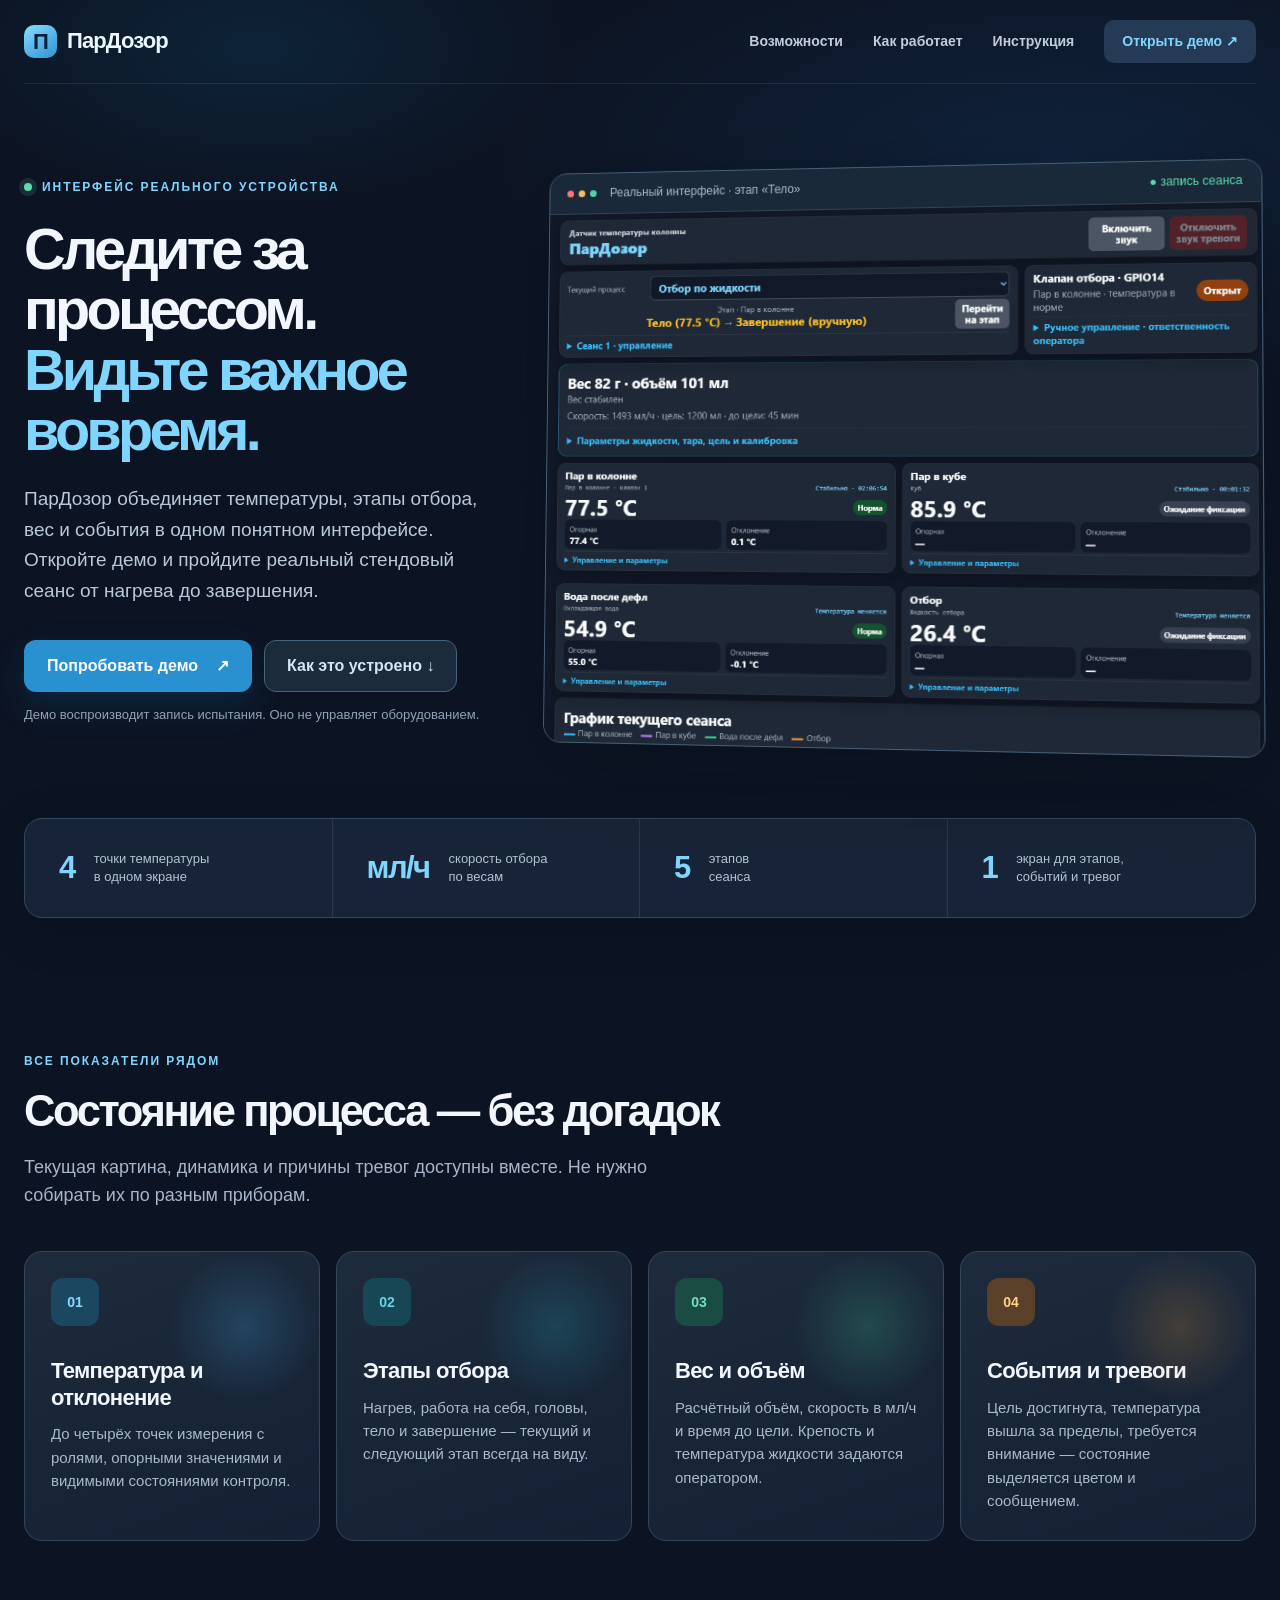
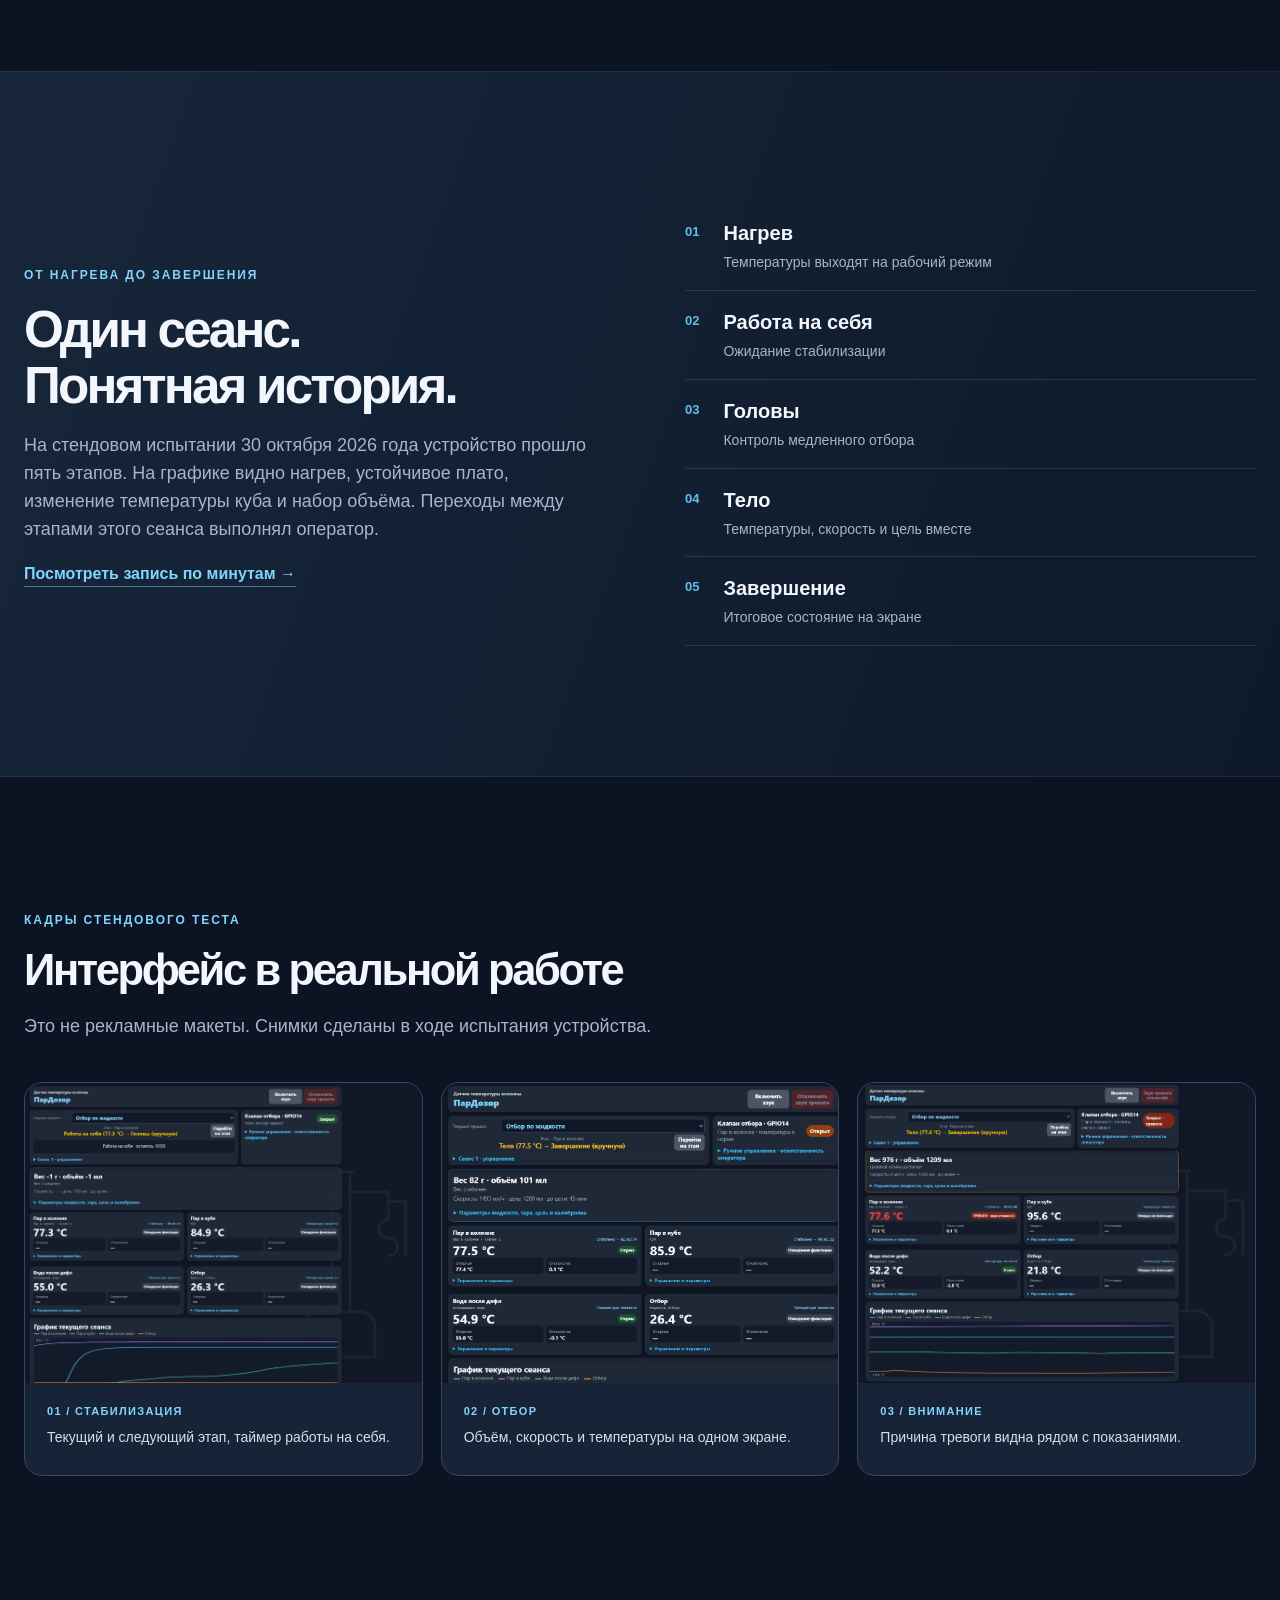
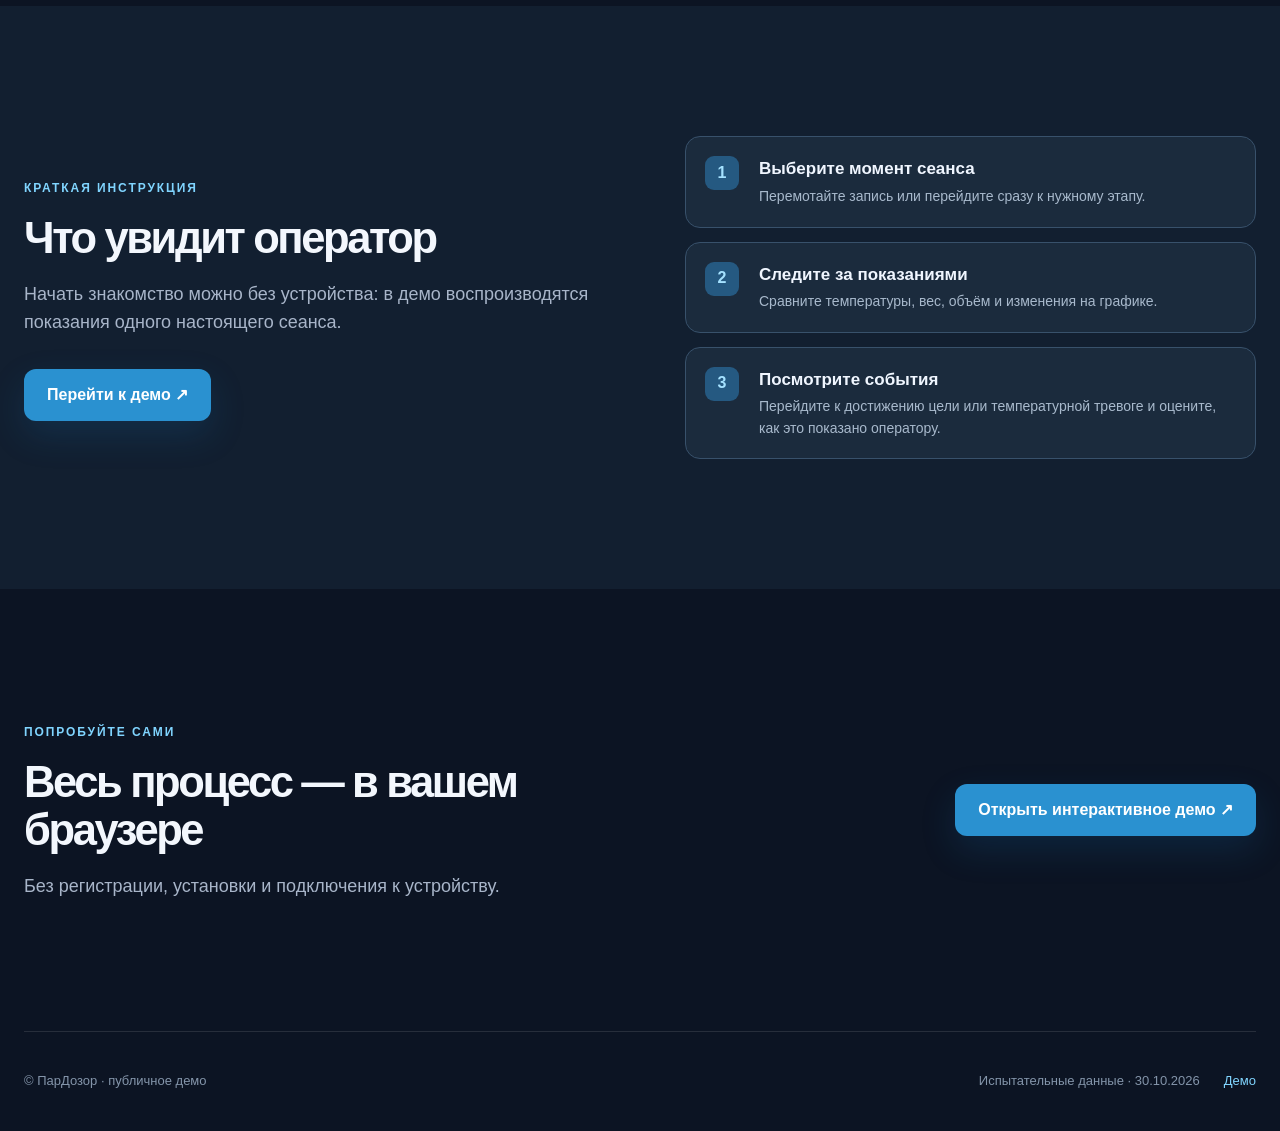
==== index.html @ 3ac6698d "Build public Pardozor presentation and replay demo" ====
<!doctype html>
<html lang="ru">
<head>
  <meta charset="utf-8">
  <meta name="viewport" content="width=device-width, initial-scale=1">
  <meta name="description" content="ПарДозор — контроль температуры и отбора с понятной историей процесса. Посмотрите интерфейс и интерактивное демо на записи реального стендового сеанса.">
  <meta name="theme-color" content="#0c1423">
  <title>ПарДозор — процесс под контролем</title>
  <link rel="stylesheet" href="styles.css">
</head>
<body>
  <header class="site-header">
    <a class="brand" href="index.html" aria-label="ПарДозор — главная"><span class="brand-mark">П</span><span>ПарДозор</span></a>
    <nav class="site-nav" aria-label="Основная навигация">
      <a href="#possibilities">Возможности</a><a href="#how">Как работает</a><a href="#guide">Инструкция</a><a class="nav-demo" href="demo.html">Открыть демо ↗</a>
    </nav>
  </header>

  <main>
    <section class="hero shell">
      <div class="hero-copy">
        <span class="eyebrow"><span class="live-dot"></span> Интерфейс реального устройства</span>
        <h1>Следите за процессом.<br><span>Видьте важное вовремя.</span></h1>
        <p class="lead">ПарДозор объединяет температуры, этапы отбора, вес и события в одном понятном интерфейсе. Откройте демо и пройдите реальный стендовый сеанс от нагрева до завершения.</p>
        <div class="hero-actions"><a class="button primary" href="demo.html">Попробовать демо <span aria-hidden="true">↗</span></a><a class="button secondary" href="#how">Как это устроено ↓</a></div>
        <p class="fine-print">Демо воспроизводит запись испытания. Оно не управляет оборудованием.</p>
      </div>
      <div class="hero-visual">
        <div class="screen-top"><span class="dots"><i></i><i></i><i></i></span><span>Реальный интерфейс · этап «Тело»</span><span class="screen-live">● запись сеанса</span></div>
        <img src="assets/interface-body.png" alt="Реальный интерфейс ПарДозора: четыре температуры, вес, скорость отбора и график" width="1446" height="825">
      </div>
    </section>

    <section class="metric-band shell" aria-label="Что показывает устройство">
      <div><strong>4</strong><span>точки температуры<br>в одном экране</span></div>
      <div><strong>мл/ч</strong><span>скорость отбора<br>по весам</span></div>
      <div><strong>5</strong><span>этапов<br>сеанса</span></div>
      <div><strong>1</strong><span>экран для этапов,<br>событий и тревог</span></div>
    </section>

    <section class="section shell" id="possibilities">
      <div class="section-heading"><span class="eyebrow">Все показатели рядом</span><h2>Состояние процесса — без догадок</h2><p>Текущая картина, динамика и причины тревог доступны вместе. Не нужно собирать их по разным приборам.</p></div>
      <div class="feature-grid">
        <article class="feature-card accent-blue"><span class="feature-icon">01</span><h3>Температура и отклонение</h3><p>До четырёх точек измерения с ролями, опорными значениями и видимыми состояниями контроля.</p></article>
        <article class="feature-card accent-cyan"><span class="feature-icon">02</span><h3>Этапы отбора</h3><p>Нагрев, работа на себя, головы, тело и завершение — текущий и следующий этап всегда на виду.</p></article>
        <article class="feature-card accent-green"><span class="feature-icon">03</span><h3>Вес и объём</h3><p>Расчётный объём, скорость в мл/ч и время до цели. Крепость и температура жидкости задаются оператором.</p></article>
        <article class="feature-card accent-orange"><span class="feature-icon">04</span><h3>События и тревоги</h3><p>Цель достигнута, температура вышла за пределы, требуется внимание — состояние выделяется цветом и сообщением.</p></article>
      </div>
    </section>

    <section class="section story-section" id="how">
      <div class="shell story-grid">
        <div class="story-copy"><span class="eyebrow">От нагрева до завершения</span><h2>Один сеанс.<br>Понятная история.</h2><p>На стендовом испытании 30 октября 2026 года устройство прошло пять этапов. На графике видно нагрев, устойчивое плато, изменение температуры куба и набор объёма. Переходы между этапами этого сеанса выполнял оператор.</p><a class="inline-link" href="demo.html">Посмотреть запись по минутам →</a></div>
        <ol class="phase-list"><li><b>01</b><span><strong>Нагрев</strong><small>Температуры выходят на рабочий режим</small></span></li><li><b>02</b><span><strong>Работа на себя</strong><small>Ожидание стабилизации</small></span></li><li><b>03</b><span><strong>Головы</strong><small>Контроль медленного отбора</small></span></li><li><b>04</b><span><strong>Тело</strong><small>Температуры, скорость и цель вместе</small></span></li><li><b>05</b><span><strong>Завершение</strong><small>Итоговое состояние на экране</small></span></li></ol>
      </div>
    </section>

    <section class="section shell" id="evidence">
      <div class="section-heading"><span class="eyebrow">Кадры стендового теста</span><h2>Интерфейс в реальной работе</h2><p>Это не рекламные макеты. Снимки сделаны в ходе испытания устройства.</p></div>
      <div class="capture-grid">
        <figure><img loading="lazy" src="assets/interface-self-reflux.png" alt="Этап работы на себя и таймер" width="1712" height="1349"><figcaption><span>01 / Стабилизация</span>Текущий и следующий этап, таймер работы на себя.</figcaption></figure>
        <figure><img loading="lazy" src="assets/interface-body.png" alt="Отбор тела со скоростью и оценкой времени до цели" width="1446" height="825"><figcaption><span>02 / Отбор</span>Объём, скорость и температуры на одном экране.</figcaption></figure>
        <figure><img loading="lazy" src="assets/interface-alarm.png" alt="Тревога по температуре и достигнутая цель по объёму" width="1731" height="1289"><figcaption><span>03 / Внимание</span>Причина тревоги видна рядом с показаниями.</figcaption></figure>
      </div>
    </section>

    <section class="section guide-section" id="guide"><div class="shell guide-grid"><div><span class="eyebrow">Краткая инструкция</span><h2>Что увидит оператор</h2><p>Начать знакомство можно без устройства: в демо воспроизводятся показания одного настоящего сеанса.</p><a class="button primary" href="demo.html">Перейти к демо ↗</a></div><div class="guide-steps"><div><span>1</span><p><strong>Выберите момент сеанса</strong>Перемотайте запись или перейдите сразу к нужному этапу.</p></div><div><span>2</span><p><strong>Следите за показаниями</strong>Сравните температуры, вес, объём и изменения на графике.</p></div><div><span>3</span><p><strong>Посмотрите события</strong>Перейдите к достижению цели или температурной тревоге и оцените, как это показано оператору.</p></div></div></div></section>

    <section class="section shell final-cta"><div><span class="eyebrow">Попробуйте сами</span><h2>Весь процесс — в вашем браузере</h2><p>Без регистрации, установки и подключения к устройству.</p></div><a class="button primary" href="demo.html">Открыть интерактивное демо ↗</a></section>
  </main>
  <footer class="site-footer shell"><span>© ПарДозор · публичное демо</span><span>Испытательные данные · 30.10.2026</span><a href="demo.html">Демо</a></footer>
</body>
</html>
---- styles.css ----
:root{color-scheme:dark;--bg:#0c1423;--bg2:#111d2e;--panel:#1b293b;--panel2:#152235;--border:#304258;--text:#f3f7fd;--muted:#a8b5c9;--blue:#80d5ff;--cyan:#55baff;--green:#5ddbb0;--orange:#ffb75c;--red:#ff6472;--shadow:0 26px 80px #050b175c}*{box-sizing:border-box}html{scroll-behavior:smooth}body{margin:0;background:var(--bg);color:var(--text);font:16px/1.55 Inter,Segoe UI,Arial,sans-serif}body::before{content:"";position:absolute;inset:0 0 auto;height:800px;pointer-events:none;background:radial-gradient(ellipse 60% 40% at 83% 20%,#14365c64,transparent 75%),radial-gradient(ellipse 35% 28% at 20% 6%,#11567b3b,transparent 70%)}a{color:inherit;text-decoration:none}button,input,select{font:inherit}button{cursor:pointer}img{max-width:100%;display:block}.shell{width:min(1400px,calc(100% - 48px));margin-inline:auto}.site-header{position:relative;z-index:5;width:min(1400px,calc(100% - 48px));margin:auto;height:84px;display:flex;align-items:center;justify-content:space-between;gap:24px;border-bottom:1px solid #ffffff16}.brand{display:inline-flex;align-items:center;gap:10px;font-size:22px;font-weight:800;letter-spacing:-.04em;color:#eaf7ff}.brand-mark{display:grid;place-items:center;width:33px;height:33px;border-radius:10px;background:linear-gradient(145deg,#89dcff,#2d92d5);color:#09223a;font-weight:900}.site-nav{display:flex;align-items:center;gap:30px;font-size:14px;font-weight:650}.site-nav>a:not(.nav-demo){color:#c0cddd}.site-nav>a:hover,.inline-link:hover{color:var(--blue)}.nav-demo{padding:11px 18px;border-radius:10px;background:#243a55;color:var(--blue)}.hero{position:relative;min-height:670px;padding:80px 0 70px;display:grid;grid-template-columns:.78fr 1.22fr;align-items:center;gap:50px}.hero-copy{position:relative;z-index:2}.eyebrow{display:inline-flex;align-items:center;gap:10px;color:var(--blue);font-size:12px;text-transform:uppercase;letter-spacing:.16em;font-weight:800}.live-dot{display:inline-block;width:8px;height:8px;background:var(--green);border-radius:50%;box-shadow:0 0 0 5px #5ddbb022}h1,h2,h3,p{margin-top:0}.hero h1{font-size:clamp(44px,4.5vw,76px);line-height:1.05;letter-spacing:-.065em;margin:20px 0 24px}.hero h1 span{color:var(--blue)}.lead{font-size:19px;color:#bac8d9;line-height:1.6;max-width:580px}.hero-actions{display:flex;flex-wrap:wrap;gap:12px;margin:34px 0 13px}.button{display:inline-flex;align-items:center;justify-content:center;gap:18px;border:1px solid transparent;border-radius:12px;padding:15px 22px;font-weight:750;line-height:1.1;min-height:52px;transition:transform .18s,background .18s,border-color .18s}.button:hover{transform:translateY(-2px)}.button.primary{background:#2a91d0;color:white;box-shadow:0 14px 35px #1474b52e}.button.primary:hover{background:#42a7e4}.button.secondary{border-color:#49627b;color:#d2e6f8;background:#1b2b3c}.fine-print{font-size:13px;color:#91a1b3}.hero-visual{border:1px solid #486078;border-radius:18px;overflow:hidden;background:#101c2e;box-shadow:var(--shadow);transform:perspective(1400px) rotateY(-6deg) rotateX(2deg);transform-origin:center;max-height:590px}.screen-top{height:42px;display:flex;align-items:center;gap:14px;padding:0 18px;border-bottom:1px solid #ffffff1c;background:#1a293a;color:#a9b9cc;font-size:12px}.dots{display:flex;gap:5px}.dots i{width:7px;height:7px;border-radius:50%;background:#607488}.dots i:first-child{background:#ff766f}.dots i:nth-child(2){background:#f5bf65}.dots i:last-child{background:#56cfa5}.screen-live{margin-left:auto;color:var(--green)}.hero-visual img{width:100%;height:540px;object-fit:cover;object-position:top left}.metric-band{display:grid;grid-template-columns:repeat(4,1fr);border:1px solid #33475e;border-radius:18px;background:#172437;box-shadow:0 12px 45px #03081238}.metric-band>div{padding:25px 34px;display:flex;align-items:center;gap:19px;border-right:1px solid #ffffff16}.metric-band>div:last-child{border:0}.metric-band strong{font-size:31px;letter-spacing:-.05em;color:var(--blue)}.metric-band span{font-size:13px;line-height:1.35;color:#b2c1d2}.section{padding-top:130px;padding-bottom:130px}.section-heading{max-width:750px;margin-bottom:42px}.section h2{font-size:clamp(34px,3.4vw,56px);letter-spacing:-.055em;line-height:1.1;margin:15px 0 18px}.section-heading p,.story-copy p,.guide-grid>div>p,.final-cta p{font-size:18px;color:var(--muted);max-width:690px}.feature-grid{display:grid;grid-template-columns:repeat(4,1fr);gap:16px}.feature-card{min-height:290px;border:1px solid #34475d;border-radius:18px;padding:26px;background:linear-gradient(160deg,#1d2b3c,#142033);position:relative;overflow:hidden}.feature-card:before{content:"";position:absolute;top:0;right:0;width:150px;height:150px;background:radial-gradient(circle,var(--glow),transparent 70%);opacity:.2}.feature-card .feature-icon{display:grid;place-items:center;width:48px;height:48px;border-radius:12px;background:var(--chip);color:var(--tone);font-weight:800;font-size:14px}.feature-card h3{font-size:22px;line-height:1.2;letter-spacing:-.03em;margin:32px 0 11px}.feature-card p{font-size:15px;color:#aab9ca;margin:0}.accent-blue{--tone:#8bd7ff;--chip:#1c4761;--glow:#4ab9ff}.accent-cyan{--tone:#65d2e7;--chip:#174755;--glow:#2bb6d0}.accent-green{--tone:#75dfb7;--chip:#1b4c44;--glow:#45d7a0}.accent-orange{--tone:#ffd088;--chip:#5a4028;--glow:#ed9c39}.story-section{background:linear-gradient(110deg,#17263a,#0e192a);border-block:1px solid #ffffff10}.story-grid{display:grid;grid-template-columns:1fr 1fr;gap:90px;align-items:center}.story-copy h2{font-size:clamp(42px,4vw,62px)}.inline-link{font-weight:750;color:var(--blue);border-bottom:1px solid #80d5ff7a;padding-bottom:4px}.phase-list{list-style:none;margin:0;padding:0}.phase-list li{display:flex;gap:24px;padding:16px 0;border-bottom:1px solid #ffffff1b}.phase-list b{font-size:13px;color:#61bce9;margin-top:4px}.phase-list strong{display:block;font-size:20px}.phase-list small{display:block;color:var(--muted);font-size:14px;margin-top:3px}.capture-grid{display:grid;grid-template-columns:repeat(3,1fr);gap:18px}.capture-grid figure{margin:0;border:1px solid #34485f;border-radius:18px;overflow:hidden;background:#172437}.capture-grid img{width:100%;height:300px;object-fit:cover;object-position:top left}.capture-grid figcaption{padding:20px 22px;min-height:92px;color:#d2dfec;font-size:14px}.capture-grid figcaption span{display:block;color:var(--blue);font-size:11px;font-weight:800;letter-spacing:.12em;text-transform:uppercase;margin-bottom:6px}.guide-section{background:#121f30}.guide-grid{display:grid;grid-template-columns:1fr 1fr;gap:90px;align-items:center}.guide-grid .button{margin-top:14px}.guide-steps{display:grid;gap:14px}.guide-steps>div{display:flex;gap:20px;padding:19px;border:1px solid #38516b;border-radius:15px;background:#1b2b3d}.guide-steps span{display:grid;place-items:center;flex:0 0 34px;height:34px;border-radius:9px;background:#255981;color:#a5e2ff;font-weight:800}.guide-steps p{margin:0;color:#a8b9cc;font-size:14px}.guide-steps strong{display:block;color:#f0f6ff;font-size:17px;margin-bottom:3px}.final-cta{display:flex;align-items:center;justify-content:space-between;gap:30px}.final-cta h2{max-width:650px}.final-cta p{margin:0}.site-footer{min-height:100px;border-top:1px solid #ffffff1c;display:flex;align-items:center;gap:24px;color:#8495aa;font-size:13px}.site-footer span:nth-child(2){margin-left:auto}.site-footer a{color:var(--blue)}
/* Interactive replay */
.demo-page::before{height:500px}.demo-shell{padding-top:54px;padding-bottom:50px}.demo-intro{display:flex;align-items:end;justify-content:space-between;gap:32px;margin-bottom:32px}.demo-intro h1{font-size:clamp(38px,4.5vw,62px);line-height:1.05;letter-spacing:-.055em;margin:12px 0}.demo-intro p{color:var(--muted);max-width:730px;margin-bottom:0}.demo-safety{border:1px solid #315b67;border-radius:13px;background:#183139;padding:13px 18px;white-space:nowrap;color:#8fc5cc;font-size:12px}.demo-safety strong{display:block;color:#d9f5f6;font-size:14px}.demo-label{color:var(--green);font-size:12px}.player,.panel{background:var(--panel);border:1px solid var(--border);border-radius:18px}.player{padding:19px 24px 16px;margin-bottom:18px;box-shadow:0 14px 50px #050c1735}.player-main{display:flex;align-items:center;gap:19px}.play-button{min-width:178px}.player-time{display:flex;gap:8px;align-items:baseline}.player-time strong{font-size:23px;font-variant-numeric:tabular-nums}.player-time span,.speed-control{color:var(--muted);font-size:13px}.speed-control{margin-left:auto;display:flex;align-items:center;gap:9px}.speed-control select{background:#101b2b;border:1px solid #4a617a;border-radius:9px;color:var(--text);padding:7px 9px}.player input[type=range]{width:100%;accent-color:#69c7f4;margin:19px 0 3px;cursor:pointer}.timeline-ends{display:flex;justify-content:space-between;color:#8497ab;font-size:11px}.chapter-row{display:flex;gap:9px;flex-wrap:wrap;margin-top:17px}.chapter-row button{background:#142337;border:1px solid #3a536e;border-radius:999px;color:#c5d4e2;padding:6px 13px;font-size:12px;font-weight:700}.chapter-row button.active,.chapter-row button:hover{background:#235b82;color:white;border-color:#4da8dd}.demo-layout{display:grid;grid-template-columns:minmax(0,1fr) 310px;gap:18px}.demo-primary,.demo-aside{display:grid;align-content:start;gap:18px}.panel{padding:22px}.panel-kicker{color:var(--blue);font-size:11px;font-weight:850;text-transform:uppercase;letter-spacing:.12em}.process-line,.section-card-heading{display:flex;justify-content:space-between;gap:16px;align-items:center}.process-line h2{color:#ffd24c;font-size:28px;line-height:1.1;letter-spacing:-.035em;margin:8px 0 3px}.process-line p{color:#aab9ca;font-size:14px;margin:0}.elapsed-pill{padding:8px 12px;border-radius:9px;background:#132136;color:#d3e8fa;font-variant-numeric:tabular-nums;font-size:13px}.process-progress{height:5px;margin:22px 0 0;background:#101b2c;border-radius:10px;overflow:hidden}.process-progress span{display:block;width:0;height:100%;background:#59baf0;transition:width .2s}.demo-caption{font-size:12px;color:#91a3b8;margin:12px 0 0}.weight-card{border-color:#32617e}.section-card-heading h2{font-size:25px;letter-spacing:-.03em;margin:6px 0 0}.weight-card h2 span{color:#65839a}.status-badge{display:inline-block;padding:7px 10px;border-radius:100px;background:#35465a;color:#d6e5f5;font-weight:800;font-size:11px;white-space:nowrap}.status-badge.good{background:#1e563d;color:#a7efc6}.status-badge.alert{background:#874120;color:#ffe0aa}.weight-stats{display:grid;grid-template-columns:repeat(3,1fr);gap:9px;margin-top:20px}.weight-stats>div{background:#101c2e;border-radius:10px;padding:12px}.weight-stats small{display:block;color:#91a2b6;font-size:11px}.weight-stats strong{display:block;margin-top:4px;font-size:17px}.sensor-grid{display:grid;grid-template-columns:repeat(2,1fr);gap:14px}.sensor-card{background:var(--panel);border:1px solid var(--border);border-radius:16px;padding:18px}.sensor-name{display:flex;justify-content:space-between;align-items:baseline;gap:12px}.sensor-name strong{font-size:15px}.sensor-name small{color:#94aec6;font-size:11px}.sensor-temp{font-size:36px;font-weight:800;letter-spacing:-.055em;margin:8px 0;line-height:1}.sensor-temp.alarm{color:var(--red)}.sensor-bottom{display:flex;justify-content:space-between;border-top:1px solid #ffffff18;padding-top:10px;color:#a3b4c7;font-size:11px}.sensor-bottom strong{color:#e5f1fd}.chart-legend{display:flex;flex-wrap:wrap;gap:6px 17px;margin:12px 0 20px;color:#b4c3d3;font-size:11px}.chart-legend i{display:inline-block;width:14px;height:3px;vertical-align:middle;margin-right:6px}.series-1{background:#50c4ff}.series-2{background:#b574f0}.series-3{background:#50d2a1}.series-4{background:#ef9a47}.chart-wrap{height:300px;background:#101b2c;border-radius:12px;padding:10px;overflow:hidden}.chart-wrap canvas{width:100%;height:100%}.chart-time{color:#aac1d5;font-size:12px}.chart-scale{display:flex;justify-content:space-between;color:#8196ab;font-size:11px;margin-top:8px}.event-panel{min-height:318px}.event-panel h2{font-size:24px;line-height:1.18;letter-spacing:-.035em;margin:12px 0}.event-panel>p,.context-panel p{font-size:13px;color:#acbed0}.event-divider{height:1px;background:#ffffff1d;margin:20px 0}.event-panel h3{font-size:14px;margin-bottom:11px}.event-actions{display:grid;gap:8px}.event-actions button{text-align:left;background:#132237;border:1px solid #36506a;border-radius:9px;color:#b7dfff;padding:10px;font-size:12px;font-weight:700}.event-actions button:hover{background:#234b6a}.context-panel h2{font-size:20px;line-height:1.2;margin:12px 0}.context-panel .inline-link{font-size:12px}.demo-footnote{font-size:12px;color:#8193a7;margin-top:23px;text-align:center}
@media(max-width:1100px){.hero{grid-template-columns:1fr;gap:30px;padding-top:65px}.hero-visual{transform:none;max-height:450px}.hero-visual img{height:410px}.feature-grid{grid-template-columns:repeat(2,1fr)}.metric-band>div{padding:20px}.demo-layout{grid-template-columns:1fr}.demo-aside{grid-template-columns:repeat(2,1fr)}}
@media(max-width:760px){.shell,.site-header{width:min(100% - 28px,600px)}.site-header{height:70px}.site-nav{gap:12px}.site-nav>a:not(.nav-demo),.site-nav .demo-label{display:none}.brand{font-size:19px}.hero{min-height:0;padding:60px 0}.hero h1{font-size:clamp(42px,10vw,64px)}.lead{font-size:16px}.hero-visual img{height:310px}.metric-band{grid-template-columns:repeat(2,1fr)}.metric-band>div:nth-child(2){border-right:0}.metric-band>div:nth-child(-n+2){border-bottom:1px solid #ffffff16}.metric-band>div{padding:17px;gap:10px}.metric-band strong{font-size:25px}.metric-band span{font-size:11px}.section{padding-block:75px}.feature-grid,.story-grid,.guide-grid,.capture-grid{grid-template-columns:1fr}.feature-card{min-height:220px}.story-grid,.guide-grid{gap:35px}.capture-grid img{height:310px}.final-cta{align-items:start;flex-direction:column}.site-footer{flex-wrap:wrap;justify-content:space-between;padding-block:22px;gap:5px 15px}.site-footer span:nth-child(2){margin-left:0}.demo-shell{padding-top:35px}.demo-intro{display:block}.demo-intro p{font-size:14px}.demo-safety{display:inline-block;margin-top:18px}.player{padding:16px}.player-main{flex-wrap:wrap;gap:8px}.play-button{min-width:0;flex:1}.player-time strong{font-size:18px}.speed-control{width:100%;justify-content:space-between;margin-top:8px}.demo-aside{grid-template-columns:1fr}.panel{padding:17px}.sensor-grid{gap:9px}.sensor-card{padding:13px}.sensor-temp{font-size:30px}.sensor-name strong{font-size:12px}.sensor-name small{font-size:9px}.weight-stats{grid-template-columns:repeat(3,1fr)}.weight-stats>div{padding:8px}.weight-stats strong{font-size:13px}.weight-stats small{font-size:9px}.section-card-heading h2{font-size:20px}.process-line h2{font-size:23px}.chart-wrap{height:240px}.context-panel{order:2}}
@media(max-width:410px){.hero-actions{display:grid}.screen-top{font-size:9px}.screen-live{display:none}.sensor-bottom{font-size:9px}.chapter-row button{font-size:11px;padding:6px 9px}}
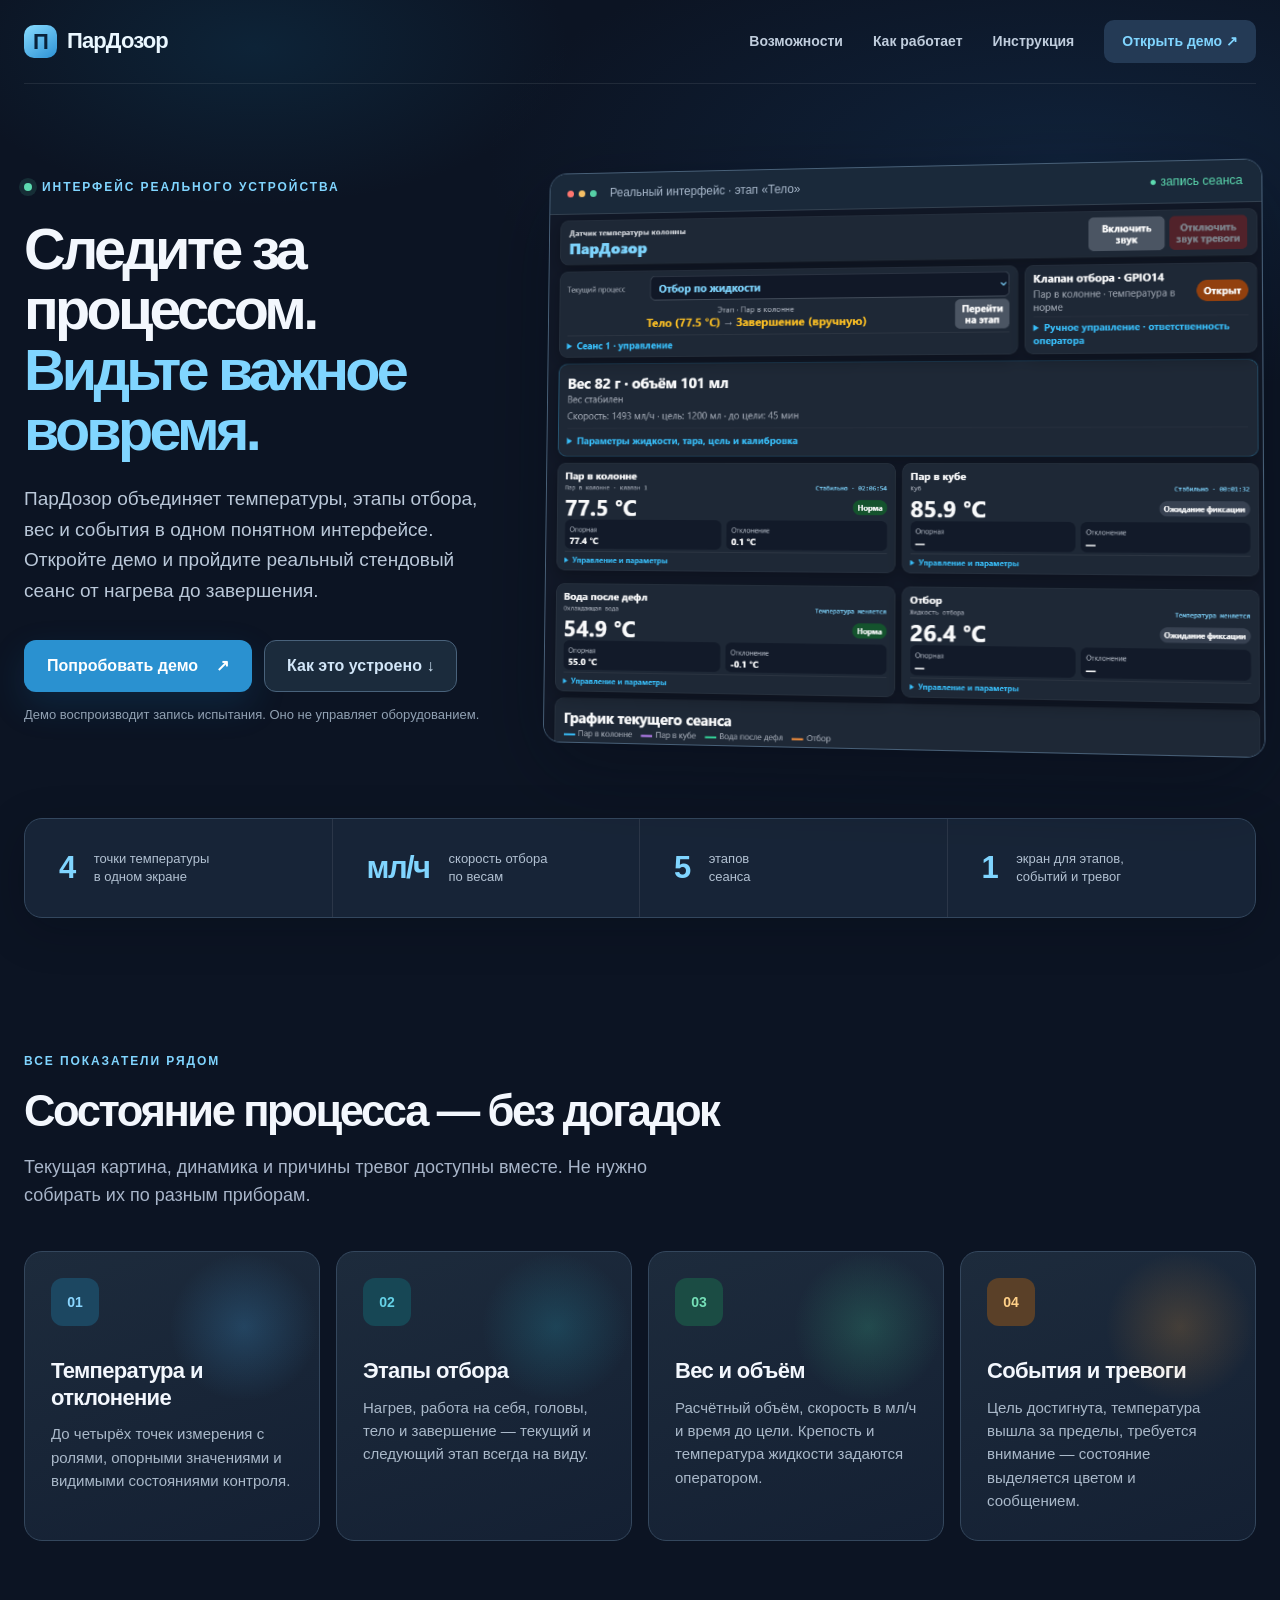
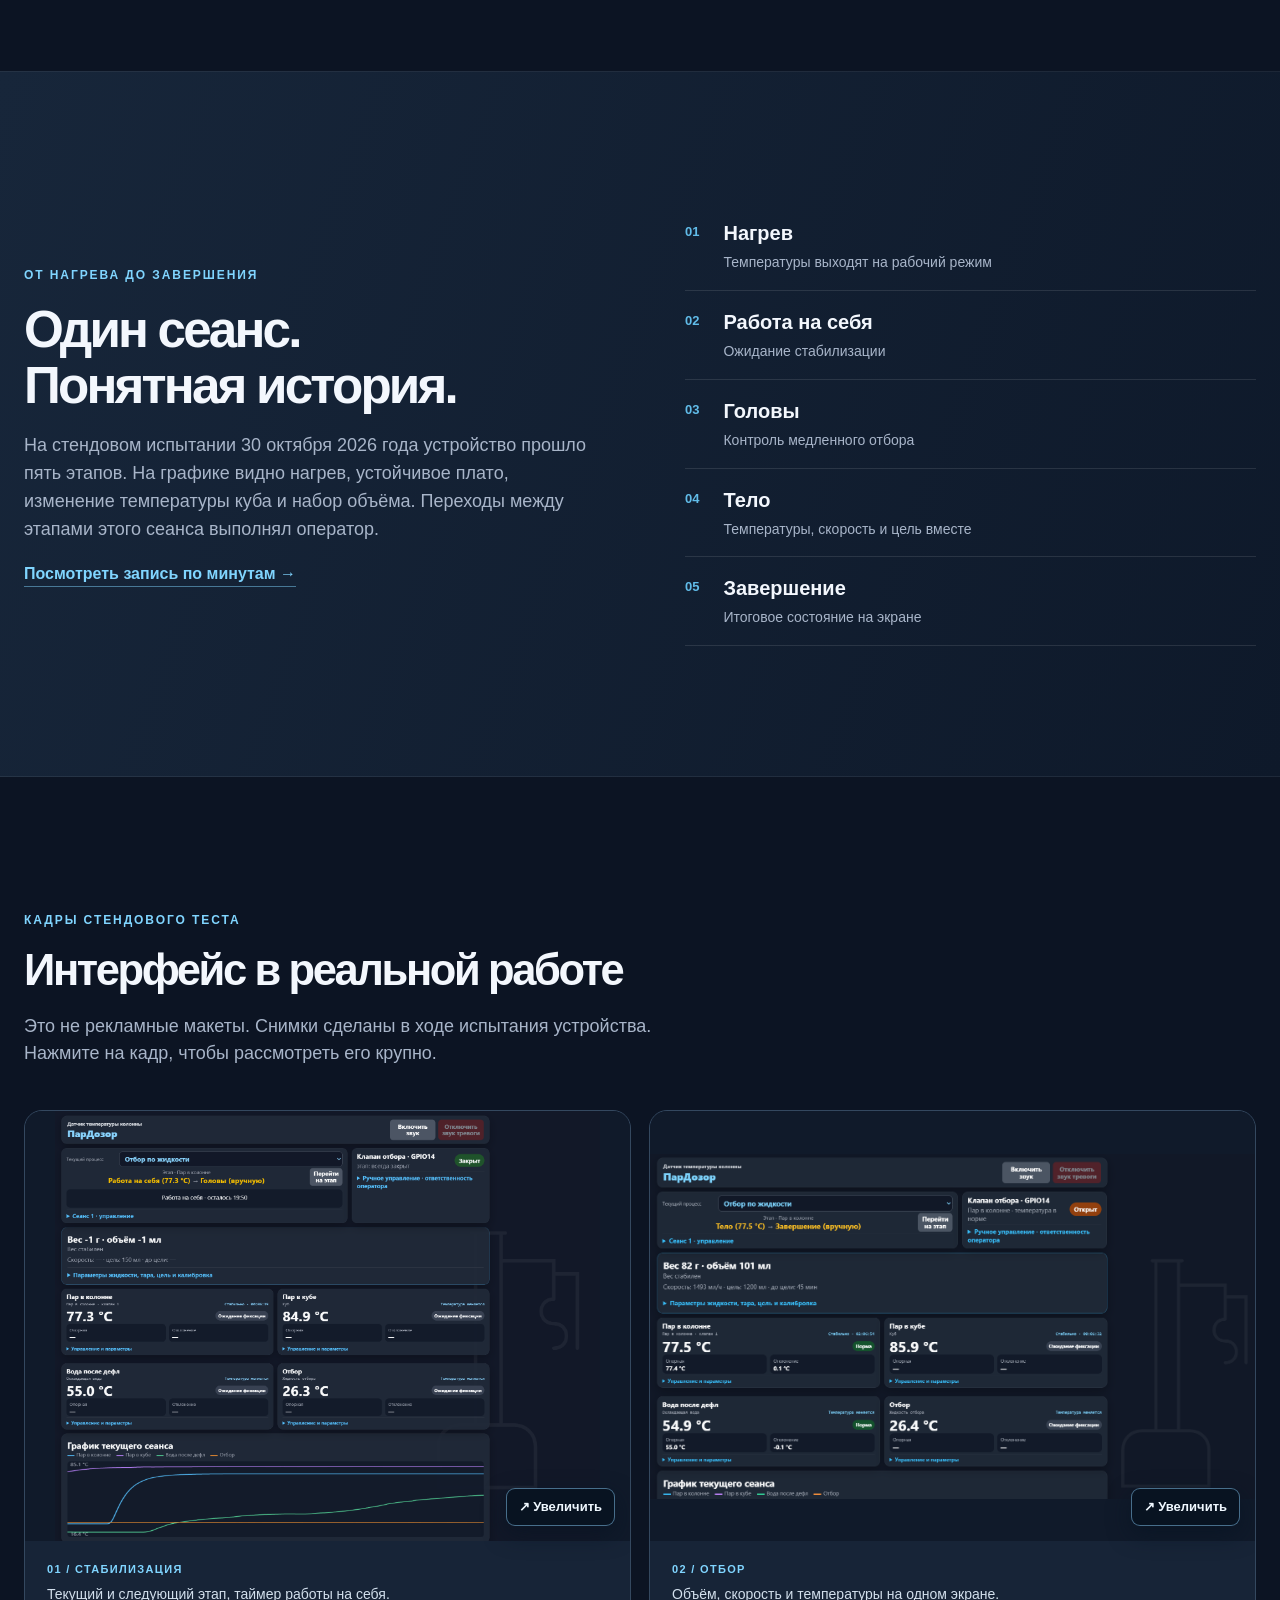
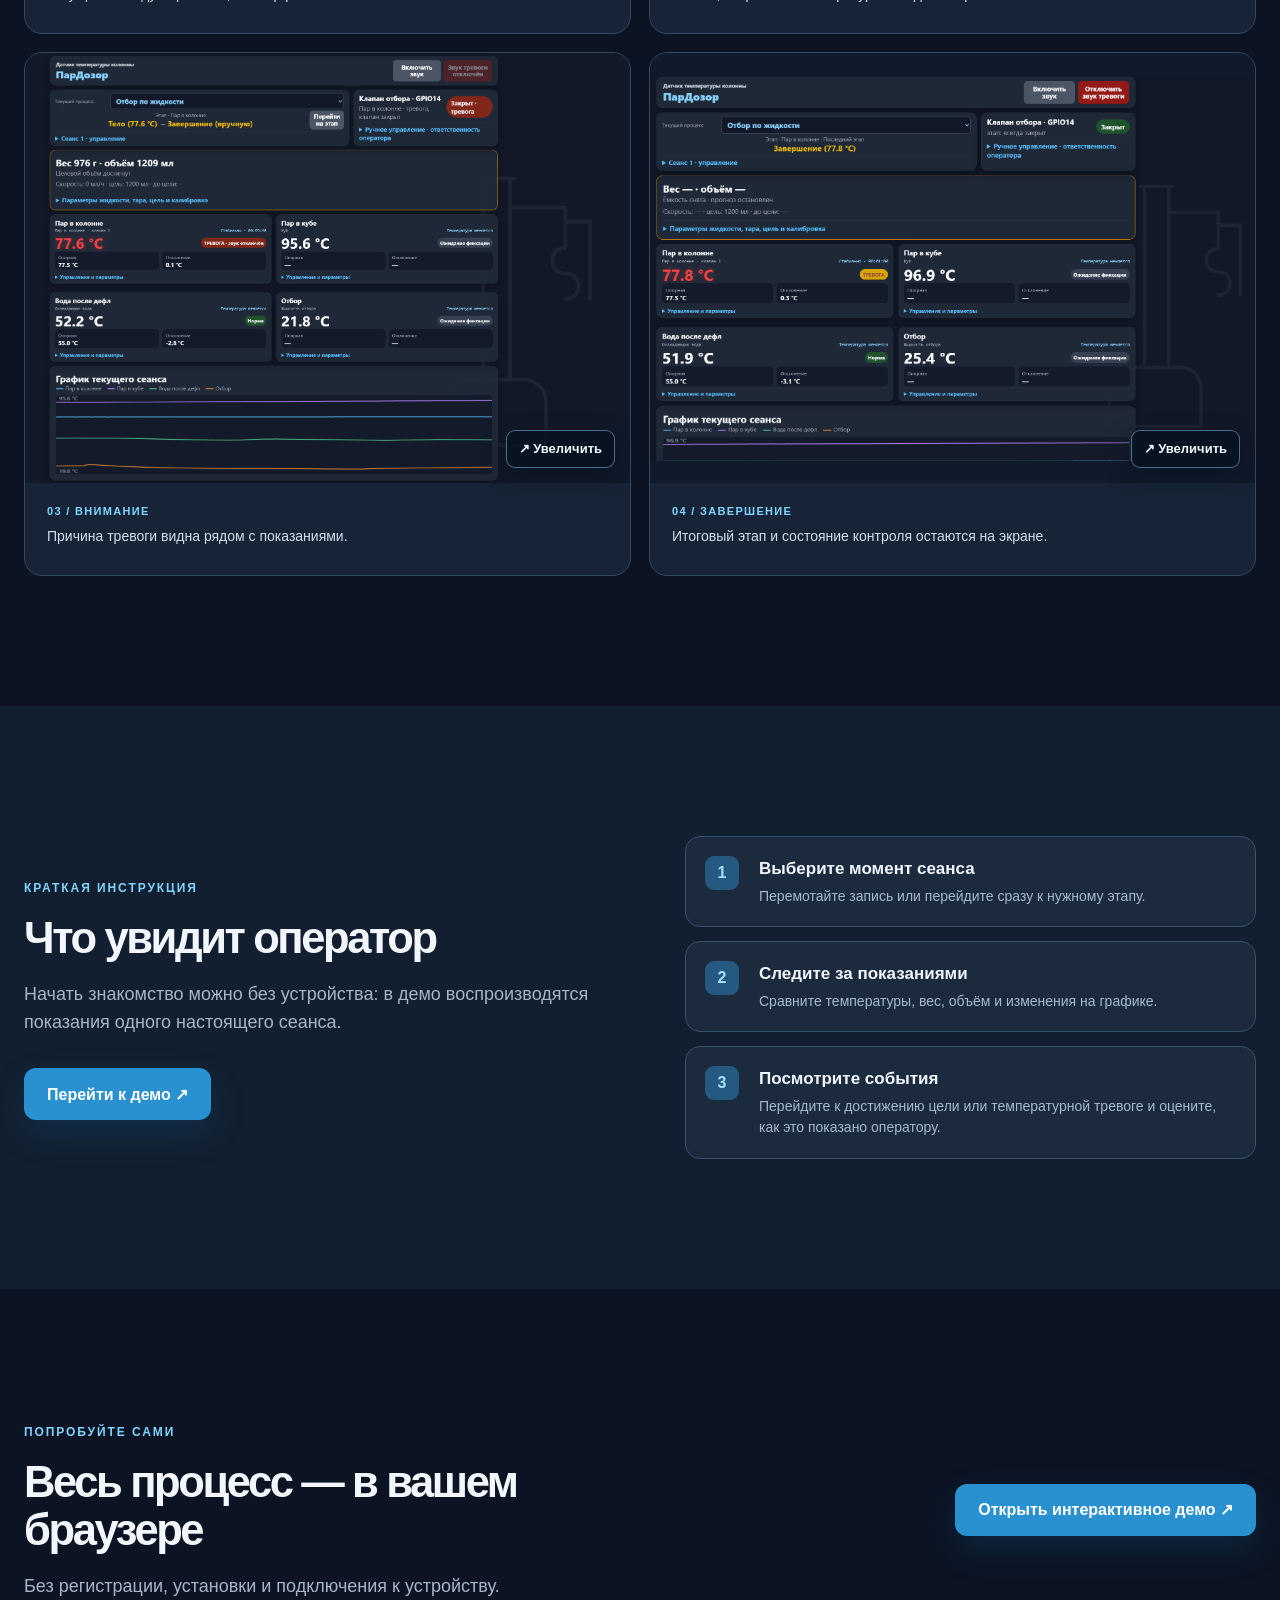
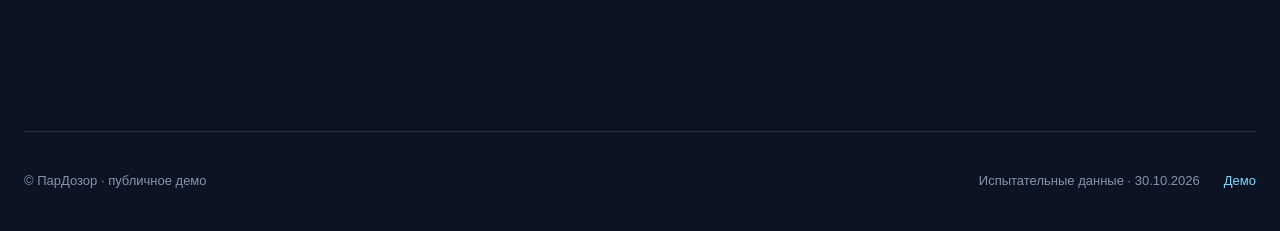
==== commit 4a3bb2dc: "Make test stand screenshots enlargeable gallery" ====
--- a/index.html
+++ b/index.html
@@ -7,6 +7,7 @@
   <meta name="theme-color" content="#0c1423">
   <title>ПарДозор — процесс под контролем</title>
   <link rel="stylesheet" href="styles.css">
+  <script src="gallery.js" defer></script>
 </head>
 <body>
   <header class="site-header">
@@ -56,13 +57,22 @@
     </section>
 
     <section class="section shell" id="evidence">
-      <div class="section-heading"><span class="eyebrow">Кадры стендового теста</span><h2>Интерфейс в реальной работе</h2><p>Это не рекламные макеты. Снимки сделаны в ходе испытания устройства.</p></div>
+      <div class="section-heading"><span class="eyebrow">Кадры стендового теста</span><h2>Интерфейс в реальной работе</h2><p>Это не рекламные макеты. Снимки сделаны в ходе испытания устройства. Нажмите на кадр, чтобы рассмотреть его крупно.</p></div>
       <div class="capture-grid">
-        <figure><img loading="lazy" src="assets/interface-self-reflux.png" alt="Этап работы на себя и таймер" width="1712" height="1349"><figcaption><span>01 / Стабилизация</span>Текущий и следующий этап, таймер работы на себя.</figcaption></figure>
-        <figure><img loading="lazy" src="assets/interface-body.png" alt="Отбор тела со скоростью и оценкой времени до цели" width="1446" height="825"><figcaption><span>02 / Отбор</span>Объём, скорость и температуры на одном экране.</figcaption></figure>
-        <figure><img loading="lazy" src="assets/interface-alarm.png" alt="Тревога по температуре и достигнутая цель по объёму" width="1731" height="1289"><figcaption><span>03 / Внимание</span>Причина тревоги видна рядом с показаниями.</figcaption></figure>
+        <figure><button class="capture-open" type="button" aria-label="Увеличить кадр: стабилизация"><img loading="lazy" src="assets/interface-self-reflux.png" alt="Этап работы на себя и таймер" width="1712" height="1349"><span class="capture-hint" aria-hidden="true">↗ Увеличить</span></button><figcaption><span>01 / Стабилизация</span>Текущий и следующий этап, таймер работы на себя.</figcaption></figure>
+        <figure><button class="capture-open" type="button" aria-label="Увеличить кадр: отбор"><img loading="lazy" src="assets/interface-body.png" alt="Отбор тела со скоростью и оценкой времени до цели" width="1446" height="825"><span class="capture-hint" aria-hidden="true">↗ Увеличить</span></button><figcaption><span>02 / Отбор</span>Объём, скорость и температуры на одном экране.</figcaption></figure>
+        <figure><button class="capture-open" type="button" aria-label="Увеличить кадр: тревога"><img loading="lazy" src="assets/interface-alarm.png" alt="Тревога по температуре и достигнутая цель по объёму" width="1731" height="1289"><span class="capture-hint" aria-hidden="true">↗ Увеличить</span></button><figcaption><span>03 / Внимание</span>Причина тревоги видна рядом с показаниями.</figcaption></figure>
+        <figure><button class="capture-open" type="button" aria-label="Увеличить кадр: завершение"><img loading="lazy" src="assets/interface-finish.png" alt="Завершение сеанса, состояние температур и весов" width="1699" height="1081"><span class="capture-hint" aria-hidden="true">↗ Увеличить</span></button><figcaption><span>04 / Завершение</span>Итоговый этап и состояние контроля остаются на экране.</figcaption></figure>
       </div>
     </section>
+
+    <dialog id="capture-dialog" class="capture-dialog" aria-label="Просмотр кадров стендового теста">
+      <div class="capture-dialog-layout">
+        <div class="capture-dialog-toolbar"><span id="capture-counter" aria-live="polite">Кадр 1 из 4</span><div class="capture-dialog-actions"><button id="capture-zoom" type="button" aria-label="Показать изображение в исходном размере">Масштаб 1:1</button><a id="capture-original" href="#" target="_blank" rel="noopener noreferrer">Открыть оригинал ↗</a><button id="capture-close" type="button" aria-label="Закрыть просмотр">✕</button></div></div>
+        <div class="capture-dialog-main"><button id="capture-prev" class="capture-arrow" type="button" aria-label="Предыдущий кадр">‹</button><div id="capture-viewport" class="capture-viewport"><img id="capture-large" alt=""></div><button id="capture-next" class="capture-arrow" type="button" aria-label="Следующий кадр">›</button></div>
+        <div id="capture-caption" class="capture-dialog-caption"></div>
+      </div>
+    </dialog>
 
     <section class="section guide-section" id="guide"><div class="shell guide-grid"><div><span class="eyebrow">Краткая инструкция</span><h2>Что увидит оператор</h2><p>Начать знакомство можно без устройства: в демо воспроизводятся показания одного настоящего сеанса.</p><a class="button primary" href="demo.html">Перейти к демо ↗</a></div><div class="guide-steps"><div><span>1</span><p><strong>Выберите момент сеанса</strong>Перемотайте запись или перейдите сразу к нужному этапу.</p></div><div><span>2</span><p><strong>Следите за показаниями</strong>Сравните температуры, вес, объём и изменения на графике.</p></div><div><span>3</span><p><strong>Посмотрите события</strong>Перейдите к достижению цели или температурной тревоге и оцените, как это показано оператору.</p></div></div></div></section>
 
--- a/styles.css
+++ b/styles.css
@@ -4,3 +4,30 @@
 @media(max-width:1100px){.hero{grid-template-columns:1fr;gap:30px;padding-top:65px}.hero-visual{transform:none;max-height:450px}.hero-visual img{height:410px}.feature-grid{grid-template-columns:repeat(2,1fr)}.metric-band>div{padding:20px}.demo-layout{grid-template-columns:1fr}.demo-aside{grid-template-columns:repeat(2,1fr)}}
 @media(max-width:760px){.shell,.site-header{width:min(100% - 28px,600px)}.site-header{height:70px}.site-nav{gap:12px}.site-nav>a:not(.nav-demo),.site-nav .demo-label{display:none}.brand{font-size:19px}.hero{min-height:0;padding:60px 0}.hero h1{font-size:clamp(42px,10vw,64px)}.lead{font-size:16px}.hero-visual img{height:310px}.metric-band{grid-template-columns:repeat(2,1fr)}.metric-band>div:nth-child(2){border-right:0}.metric-band>div:nth-child(-n+2){border-bottom:1px solid #ffffff16}.metric-band>div{padding:17px;gap:10px}.metric-band strong{font-size:25px}.metric-band span{font-size:11px}.section{padding-block:75px}.feature-grid,.story-grid,.guide-grid,.capture-grid{grid-template-columns:1fr}.feature-card{min-height:220px}.story-grid,.guide-grid{gap:35px}.capture-grid img{height:310px}.final-cta{align-items:start;flex-direction:column}.site-footer{flex-wrap:wrap;justify-content:space-between;padding-block:22px;gap:5px 15px}.site-footer span:nth-child(2){margin-left:0}.demo-shell{padding-top:35px}.demo-intro{display:block}.demo-intro p{font-size:14px}.demo-safety{display:inline-block;margin-top:18px}.player{padding:16px}.player-main{flex-wrap:wrap;gap:8px}.play-button{min-width:0;flex:1}.player-time strong{font-size:18px}.speed-control{width:100%;justify-content:space-between;margin-top:8px}.demo-aside{grid-template-columns:1fr}.panel{padding:17px}.sensor-grid{gap:9px}.sensor-card{padding:13px}.sensor-temp{font-size:30px}.sensor-name strong{font-size:12px}.sensor-name small{font-size:9px}.weight-stats{grid-template-columns:repeat(3,1fr)}.weight-stats>div{padding:8px}.weight-stats strong{font-size:13px}.weight-stats small{font-size:9px}.section-card-heading h2{font-size:20px}.process-line h2{font-size:23px}.chart-wrap{height:240px}.context-panel{order:2}}
 @media(max-width:410px){.hero-actions{display:grid}.screen-top{font-size:9px}.screen-live{display:none}.sensor-bottom{font-size:9px}.chapter-row button{font-size:11px;padding:6px 9px}}
+
+/* Full-size test-stand gallery */
+.capture-grid{grid-template-columns:repeat(2,minmax(0,1fr))}
+.capture-grid figure{transition:border-color .2s,transform .2s}
+.capture-grid figure:hover{border-color:#6bbdec;transform:translateY(-2px)}
+.capture-open{position:relative;display:block;width:100%;padding:0;border:0;background:#101a2a;color:#fff;text-align:left;cursor:zoom-in}
+.capture-open img{width:100%;height:430px;object-fit:contain;object-position:center}
+.capture-hint{position:absolute;right:15px;bottom:15px;padding:8px 12px;border-radius:9px;background:#081321dc;border:1px solid #8acffa7d;color:#f0f8ff;font-size:13px;font-weight:750;box-shadow:0 8px 22px #071323a8}
+.capture-open:hover .capture-hint,.capture-open:focus-visible .capture-hint{background:#287eb1}
+.capture-open:focus-visible,.capture-dialog button:focus-visible,.capture-dialog a:focus-visible{outline:3px solid #a8e1ff;outline-offset:3px}
+body.lightbox-open{overflow:hidden}
+.capture-dialog{width:min(96vw,1800px);height:min(94dvh,1250px);max-width:none;max-height:none;margin:auto;padding:0;overflow:hidden;border:1px solid #49627b;border-radius:16px;background:#101a29;color:var(--text);box-shadow:0 30px 100px #000b}
+.capture-dialog::backdrop{background:#020712e8;backdrop-filter:blur(6px)}
+.capture-dialog-layout{height:100%;display:flex;flex-direction:column}
+.capture-dialog-toolbar{display:flex;align-items:center;justify-content:space-between;gap:12px;padding:12px 18px;border-bottom:1px solid #ffffff1b;background:#19293c;font-size:13px;font-weight:700}
+.capture-dialog-actions{display:flex;align-items:center;gap:8px}
+.capture-dialog-actions button,.capture-dialog-actions a{display:inline-flex;align-items:center;justify-content:center;min-height:36px;border:1px solid #4a6580;border-radius:8px;padding:6px 10px;background:#233a52;color:#e5f4ff;font-size:12px;font-weight:700;white-space:nowrap}
+.capture-dialog-actions button:hover,.capture-dialog-actions a:hover{background:#2e729e}
+.capture-dialog-main{flex:1;min-height:0;display:grid;grid-template-columns:56px minmax(0,1fr) 56px;align-items:stretch}
+.capture-arrow{border:0;background:#142338;color:#cdeeff;font-size:38px;line-height:1}
+.capture-arrow:hover{background:#28516f}
+.capture-viewport{min-width:0;min-height:0;display:flex;align-items:center;justify-content:center;overflow:auto;overscroll-behavior:contain;background:#0d1625}
+.capture-viewport img{display:block;max-width:100%;max-height:100%;width:auto;height:auto;object-fit:contain;cursor:zoom-in}
+.capture-viewport.is-zoomed{align-items:flex-start;justify-content:flex-start}
+.capture-viewport.is-zoomed img{max-width:none;max-height:none;cursor:zoom-out}
+.capture-dialog-caption{min-height:48px;padding:11px 20px;border-top:1px solid #ffffff1b;color:#c9d9e9;font-size:13px}
+@media(max-width:760px){.capture-grid{grid-template-columns:1fr}.capture-open img{height:auto;max-height:410px}.capture-dialog{width:100vw;height:100dvh;border:0;border-radius:0}.capture-dialog-toolbar{flex-wrap:wrap;padding:8px 12px}.capture-dialog-actions{margin-left:auto}.capture-dialog-actions button,.capture-dialog-actions a{font-size:11px;padding:6px 7px}.capture-dialog-main{grid-template-columns:34px minmax(0,1fr) 34px}.capture-arrow{font-size:30px}.capture-dialog-caption{font-size:12px;padding:10px 12px}}
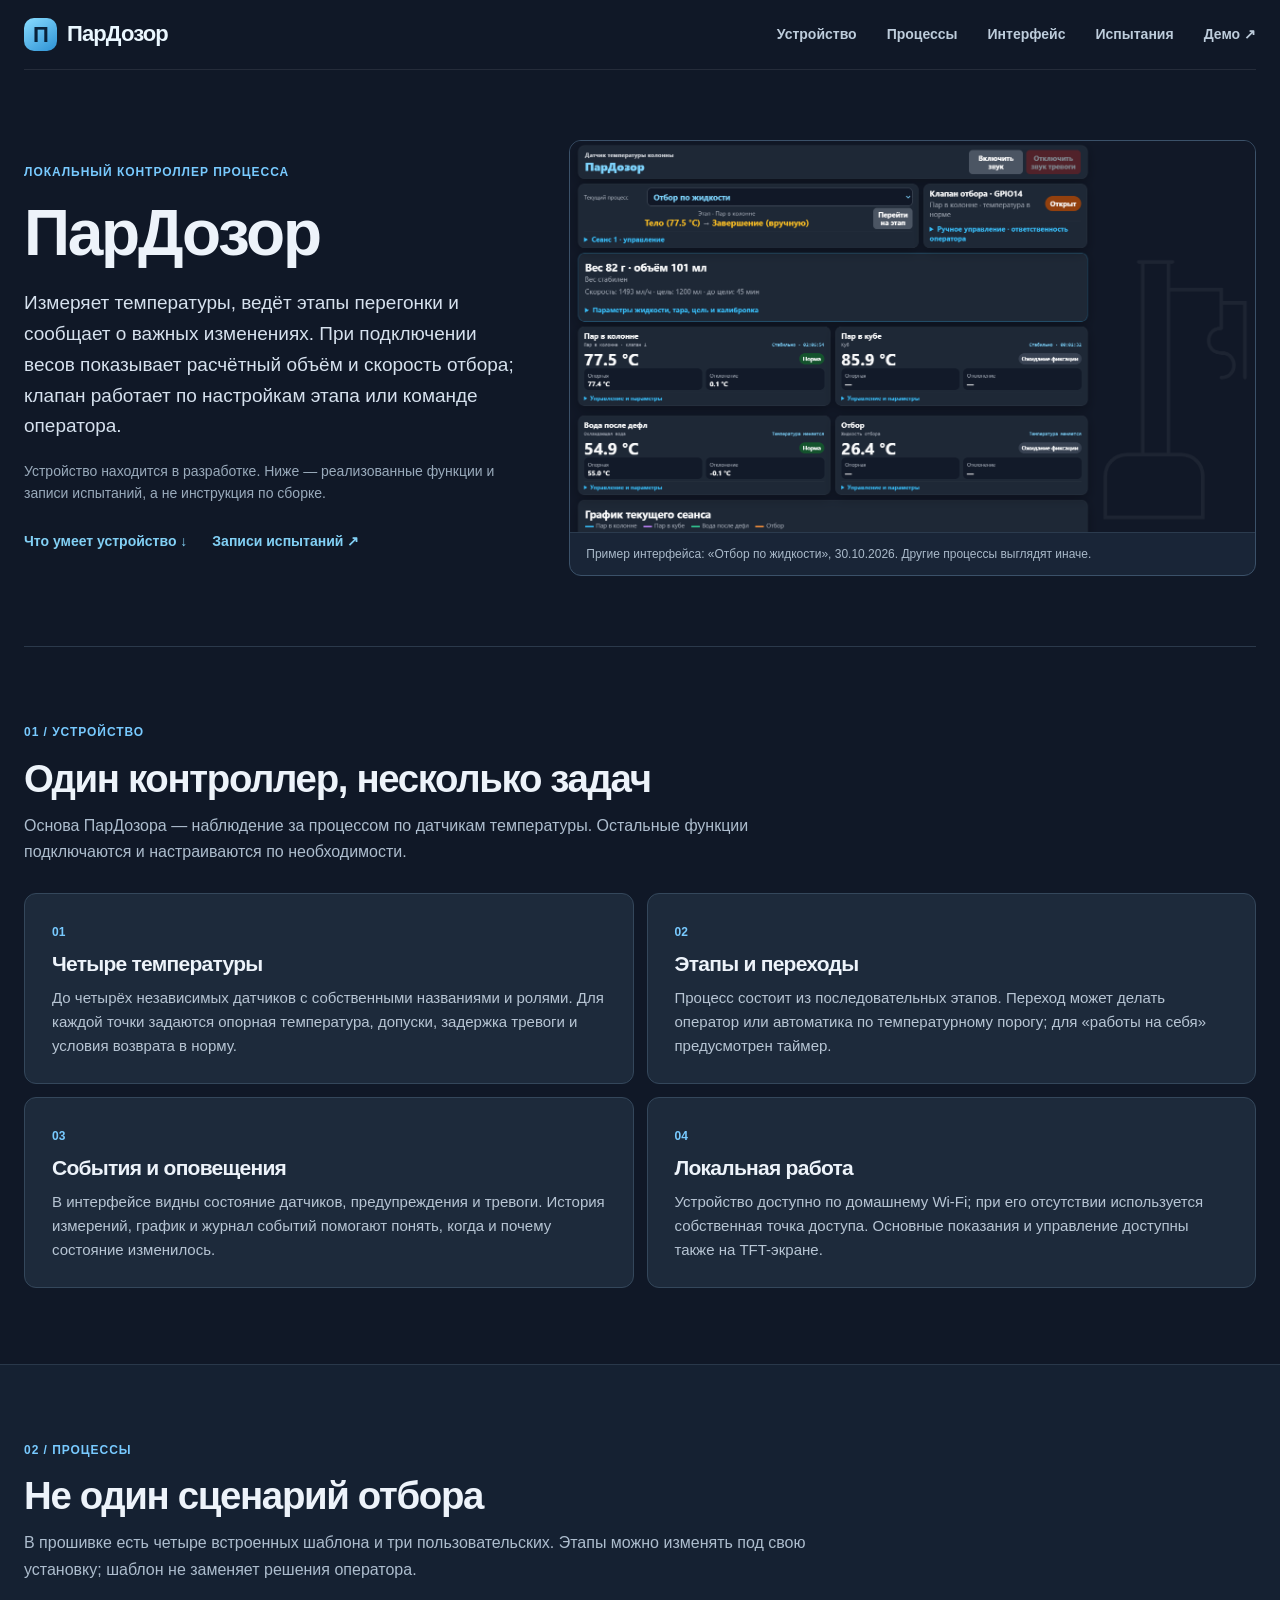
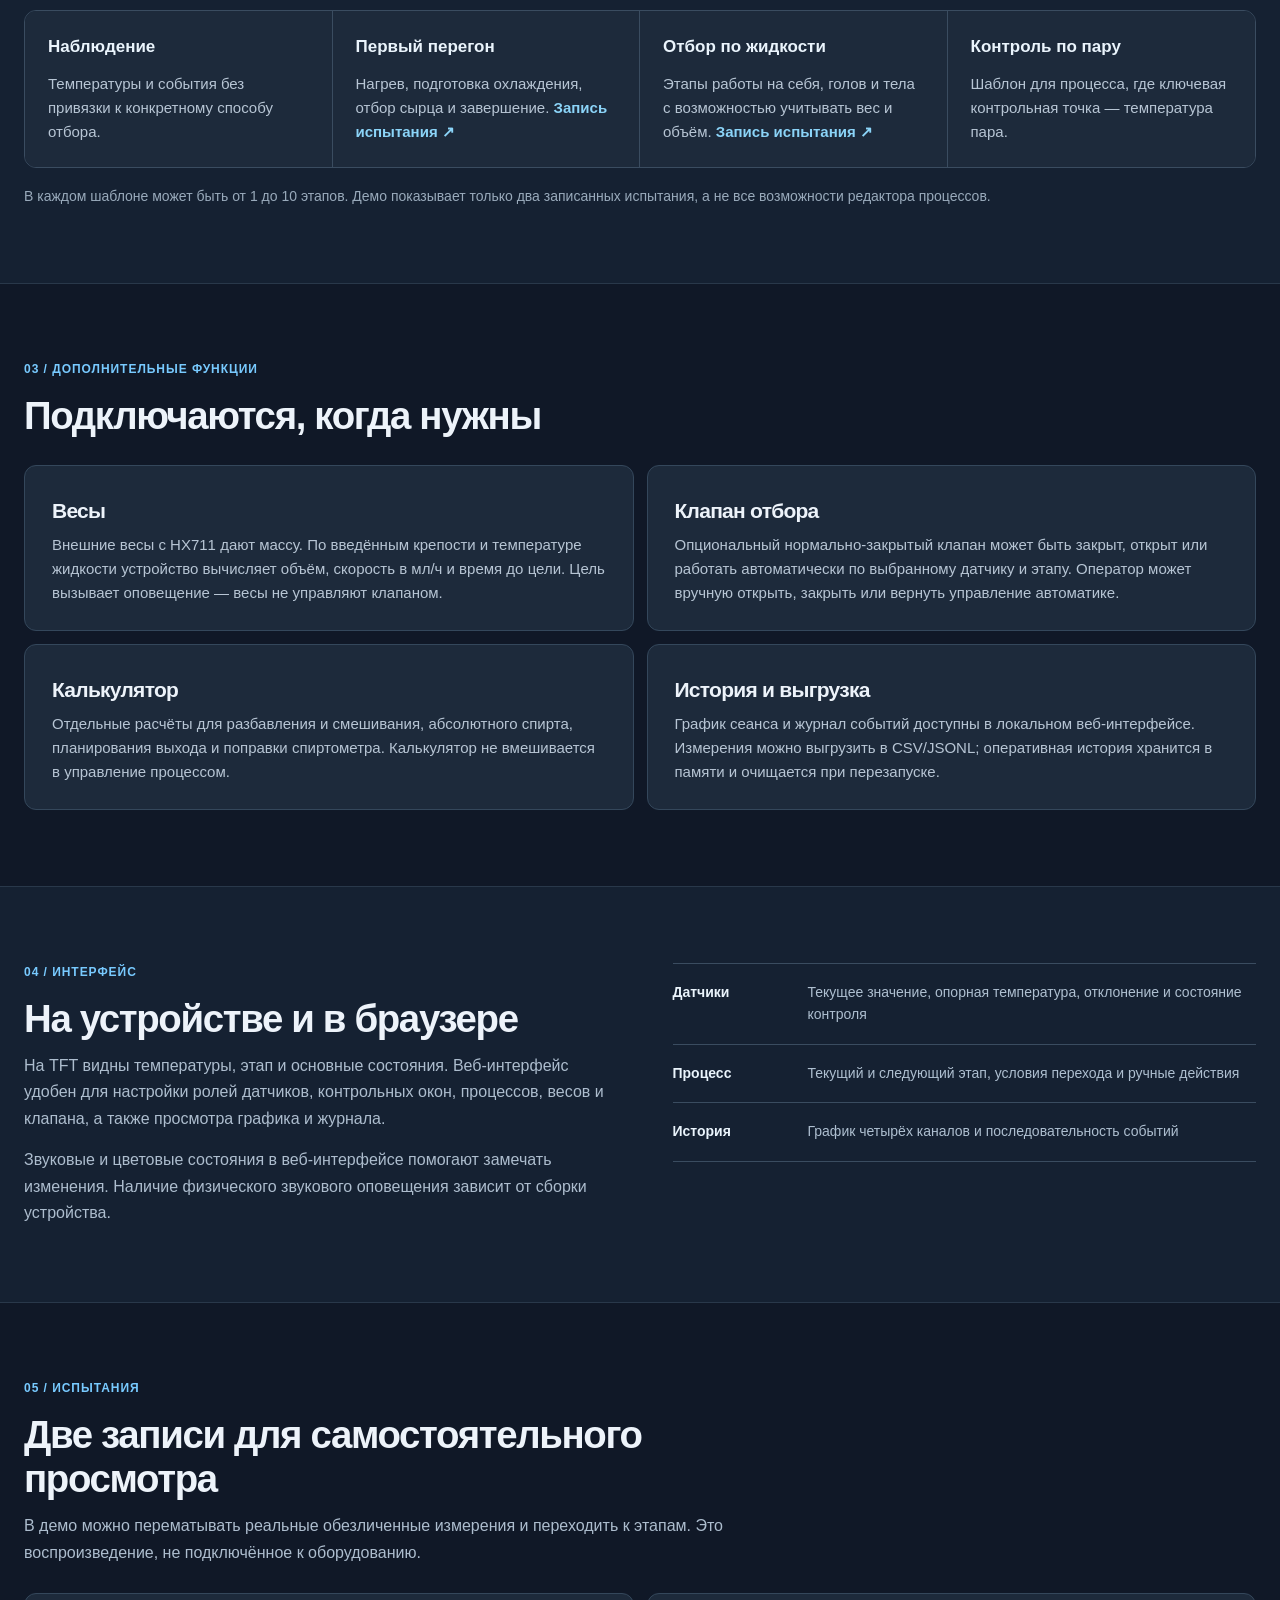
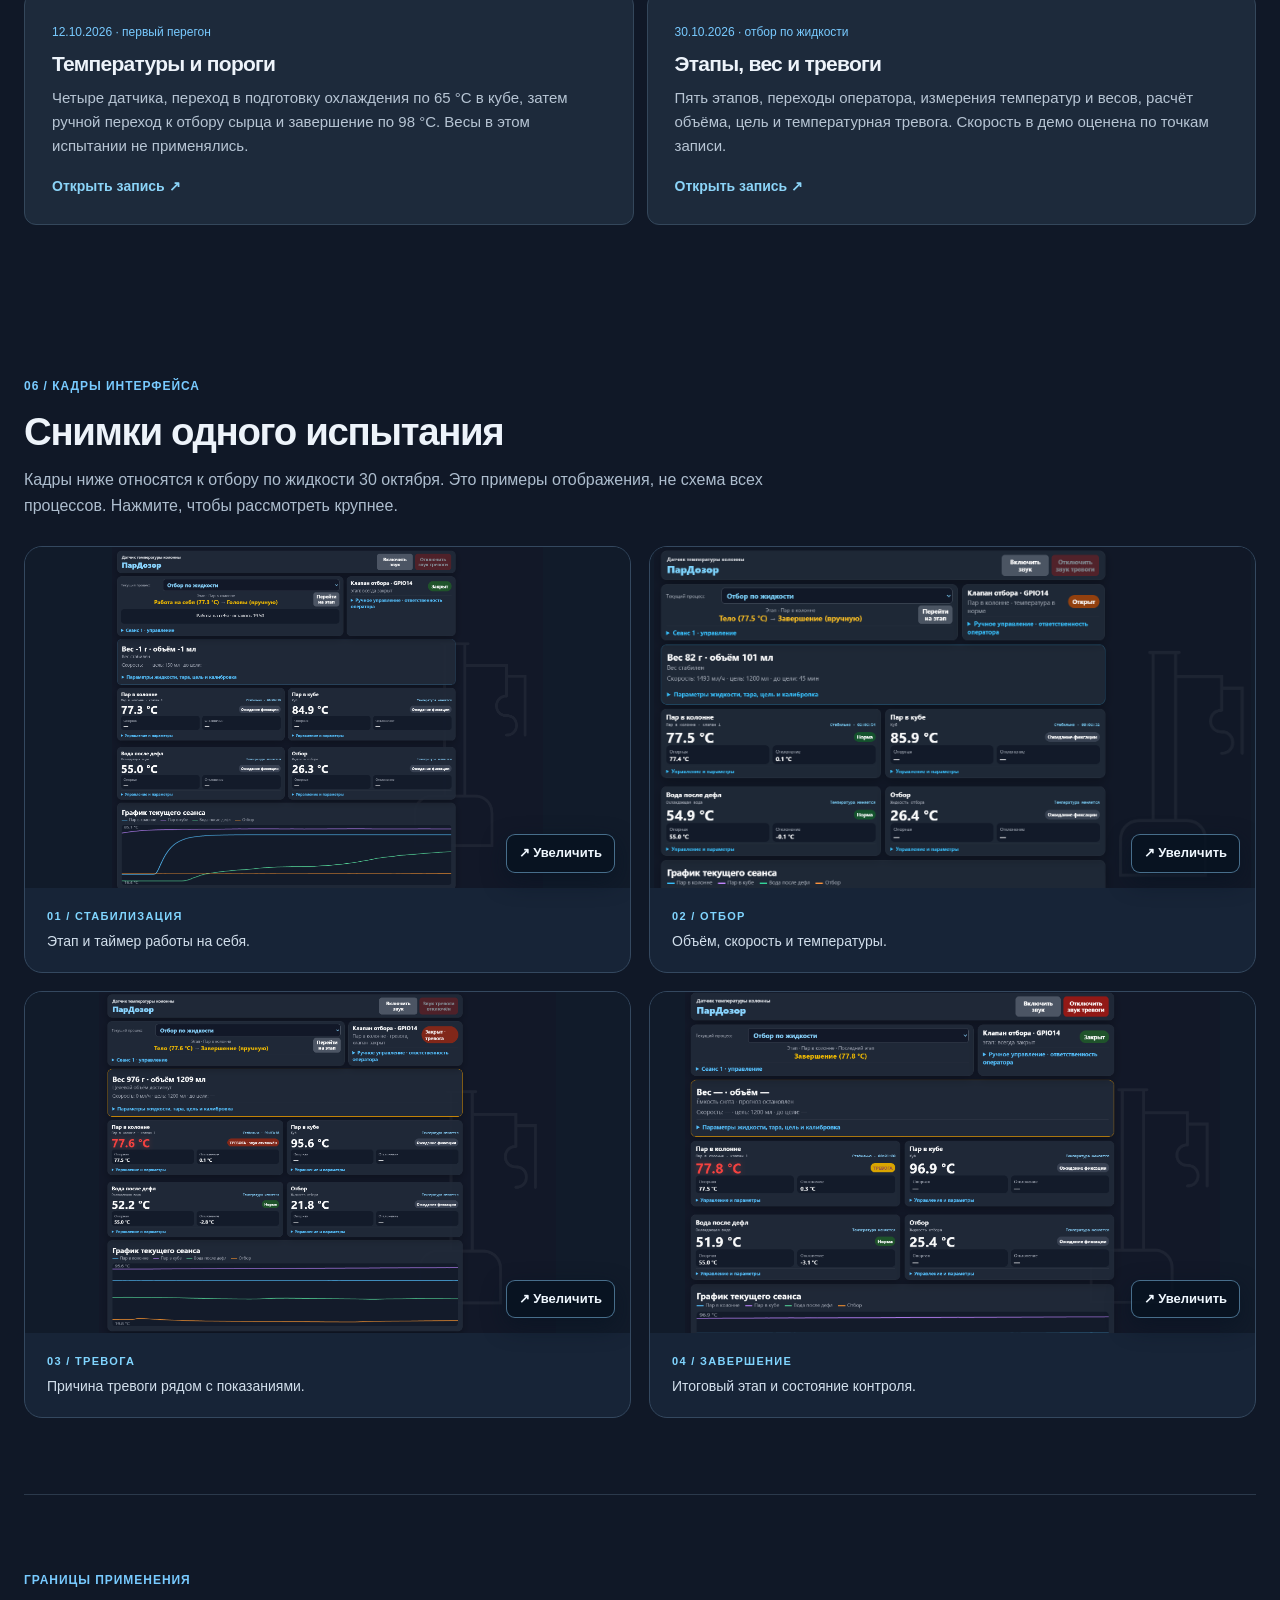
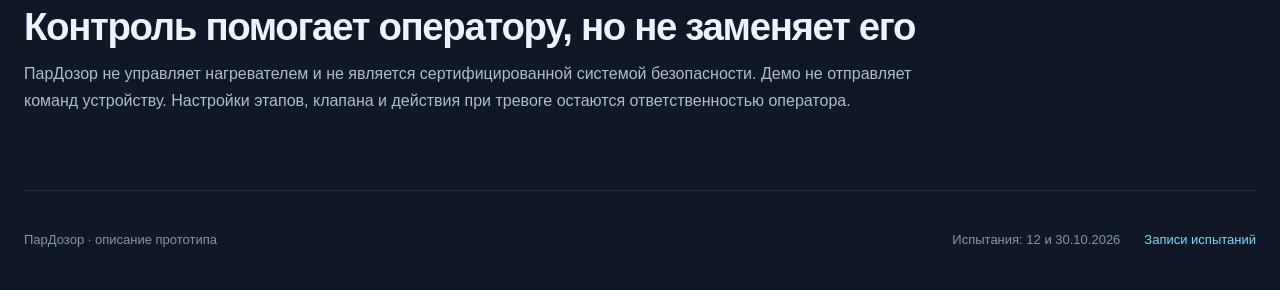
==== commit a4f45b30: "Describe full device and add first-run replay" ====
--- a/index.html
+++ b/index.html
@@ -1,83 +1,54 @@
 <!doctype html>
 <html lang="ru">
 <head>
-  <meta charset="utf-8">
-  <meta name="viewport" content="width=device-width, initial-scale=1">
-  <meta name="description" content="ПарДозор — контроль температуры и отбора с понятной историей процесса. Посмотрите интерфейс и интерактивное демо на записи реального стендового сеанса.">
-  <meta name="theme-color" content="#0c1423">
-  <title>ПарДозор — процесс под контролем</title>
-  <link rel="stylesheet" href="styles.css">
-  <script src="gallery.js" defer></script>
+  <meta charset="utf-8"><meta name="viewport" content="width=device-width, initial-scale=1">
+  <meta name="theme-color" content="#101827">
+  <meta name="description" content="ПарДозор: локальный контроль четырёх температур, этапы процесса, события, опциональные весы и клапан. Описание устройства и записи двух испытаний.">
+  <title>ПарДозор — устройство и испытания</title>
+  <link rel="stylesheet" href="styles.css"><link rel="stylesheet" href="overview.css"><script src="gallery.js" defer></script>
 </head>
-<body>
-  <header class="site-header">
-    <a class="brand" href="index.html" aria-label="ПарДозор — главная"><span class="brand-mark">П</span><span>ПарДозор</span></a>
-    <nav class="site-nav" aria-label="Основная навигация">
-      <a href="#possibilities">Возможности</a><a href="#how">Как работает</a><a href="#guide">Инструкция</a><a class="nav-demo" href="demo.html">Открыть демо ↗</a>
-    </nav>
-  </header>
+<body class="overview-page">
+  <header class="site-header"><a class="brand" href="index.html" aria-label="ПарДозор — главная"><span class="brand-mark">П</span><span>ПарДозор</span></a><nav class="site-nav" aria-label="Основная навигация"><a href="#device">Устройство</a><a href="#processes">Процессы</a><a href="#interface">Интерфейс</a><a href="#tests">Испытания</a><a href="demo.html">Демо ↗</a></nav></header>
+  <main>
+    <section class="overview-hero shell"><div><p class="overview-label">Локальный контроллер процесса</p><h1>ПарДозор</h1><p class="overview-lead">Измеряет температуры, ведёт этапы перегонки и сообщает о важных изменениях. При подключении весов показывает расчётный объём и скорость отбора; клапан работает по настройкам этапа или команде оператора.</p><p class="overview-quiet">Устройство находится в разработке. Ниже — реализованные функции и записи испытаний, а не инструкция по сборке.</p><div class="overview-links"><a href="#device">Что умеет устройство ↓</a><a href="demo.html">Записи испытаний ↗</a></div></div><figure class="overview-hero-shot"><img src="assets/interface-body.png" alt="Веб-интерфейс во время отбора по жидкости: этап, вес, четыре температуры и график" width="1446" height="825"><figcaption>Пример интерфейса: «Отбор по жидкости», 30.10.2026. Другие процессы выглядят иначе.</figcaption></figure></section>
 
-  <main>
-    <section class="hero shell">
-      <div class="hero-copy">
-        <span class="eyebrow"><span class="live-dot"></span> Интерфейс реального устройства</span>
-        <h1>Следите за процессом.<br><span>Видьте важное вовремя.</span></h1>
-        <p class="lead">ПарДозор объединяет температуры, этапы отбора, вес и события в одном понятном интерфейсе. Откройте демо и пройдите реальный стендовый сеанс от нагрева до завершения.</p>
-        <div class="hero-actions"><a class="button primary" href="demo.html">Попробовать демо <span aria-hidden="true">↗</span></a><a class="button secondary" href="#how">Как это устроено ↓</a></div>
-        <p class="fine-print">Демо воспроизводит запись испытания. Оно не управляет оборудованием.</p>
-      </div>
-      <div class="hero-visual">
-        <div class="screen-top"><span class="dots"><i></i><i></i><i></i></span><span>Реальный интерфейс · этап «Тело»</span><span class="screen-live">● запись сеанса</span></div>
-        <img src="assets/interface-body.png" alt="Реальный интерфейс ПарДозора: четыре температуры, вес, скорость отбора и график" width="1446" height="825">
-      </div>
-    </section>
+    <section class="overview-section shell" id="device"><div class="overview-heading"><span class="overview-label">01 / Устройство</span><h2>Один контроллер, несколько задач</h2><p>Основа ПарДозора — наблюдение за процессом по датчикам температуры. Остальные функции подключаются и настраиваются по необходимости.</p></div><div class="overview-grid">
+      <article class="overview-card"><span class="overview-num">01</span><h3>Четыре температуры</h3><p>До четырёх независимых датчиков с собственными названиями и ролями. Для каждой точки задаются опорная температура, допуски, задержка тревоги и условия возврата в норму.</p></article>
+      <article class="overview-card"><span class="overview-num">02</span><h3>Этапы и переходы</h3><p>Процесс состоит из последовательных этапов. Переход может делать оператор или автоматика по температурному порогу; для «работы на себя» предусмотрен таймер.</p></article>
+      <article class="overview-card"><span class="overview-num">03</span><h3>События и оповещения</h3><p>В интерфейсе видны состояние датчиков, предупреждения и тревоги. История измерений, график и журнал событий помогают понять, когда и почему состояние изменилось.</p></article>
+      <article class="overview-card"><span class="overview-num">04</span><h3>Локальная работа</h3><p>Устройство доступно по домашнему Wi‑Fi; при его отсутствии используется собственная точка доступа. Основные показания и управление доступны также на TFT-экране.</p></article>
+    </div></section>
 
-    <section class="metric-band shell" aria-label="Что показывает устройство">
-      <div><strong>4</strong><span>точки температуры<br>в одном экране</span></div>
-      <div><strong>мл/ч</strong><span>скорость отбора<br>по весам</span></div>
-      <div><strong>5</strong><span>этапов<br>сеанса</span></div>
-      <div><strong>1</strong><span>экран для этапов,<br>событий и тревог</span></div>
-    </section>
+    <section class="overview-section overview-muted" id="processes"><div class="shell"><div class="overview-heading"><span class="overview-label">02 / Процессы</span><h2>Не один сценарий отбора</h2><p>В прошивке есть четыре встроенных шаблона и три пользовательских. Этапы можно изменять под свою установку; шаблон не заменяет решения оператора.</p></div><div class="overview-processes">
+      <article><b>Наблюдение</b><p>Температуры и события без привязки к конкретному способу отбора.</p></article>
+      <article><b>Первый перегон</b><p>Нагрев, подготовка охлаждения, отбор сырца и завершение. <a href="demo.html?scenario=first">Запись испытания ↗</a></p></article>
+      <article><b>Отбор по жидкости</b><p>Этапы работы на себя, голов и тела с возможностью учитывать вес и объём. <a href="demo.html?scenario=liquid">Запись испытания ↗</a></p></article>
+      <article><b>Контроль по пару</b><p>Шаблон для процесса, где ключевая контрольная точка — температура пара.</p></article>
+    </div><p class="overview-note">В каждом шаблоне может быть от 1 до 10 этапов. Демо показывает только два записанных испытания, а не все возможности редактора процессов.</p></div></section>
 
-    <section class="section shell" id="possibilities">
-      <div class="section-heading"><span class="eyebrow">Все показатели рядом</span><h2>Состояние процесса — без догадок</h2><p>Текущая картина, динамика и причины тревог доступны вместе. Не нужно собирать их по разным приборам.</p></div>
-      <div class="feature-grid">
-        <article class="feature-card accent-blue"><span class="feature-icon">01</span><h3>Температура и отклонение</h3><p>До четырёх точек измерения с ролями, опорными значениями и видимыми состояниями контроля.</p></article>
-        <article class="feature-card accent-cyan"><span class="feature-icon">02</span><h3>Этапы отбора</h3><p>Нагрев, работа на себя, головы, тело и завершение — текущий и следующий этап всегда на виду.</p></article>
-        <article class="feature-card accent-green"><span class="feature-icon">03</span><h3>Вес и объём</h3><p>Расчётный объём, скорость в мл/ч и время до цели. Крепость и температура жидкости задаются оператором.</p></article>
-        <article class="feature-card accent-orange"><span class="feature-icon">04</span><h3>События и тревоги</h3><p>Цель достигнута, температура вышла за пределы, требуется внимание — состояние выделяется цветом и сообщением.</p></article>
-      </div>
-    </section>
+    <section class="overview-section shell" id="modules"><div class="overview-heading"><span class="overview-label">03 / Дополнительные функции</span><h2>Подключаются, когда нужны</h2></div><div class="overview-grid">
+      <article class="overview-card"><h3>Весы</h3><p>Внешние весы с HX711 дают массу. По введённым крепости и температуре жидкости устройство вычисляет объём, скорость в мл/ч и время до цели. Цель вызывает оповещение — весы не управляют клапаном.</p></article>
+      <article class="overview-card"><h3>Клапан отбора</h3><p>Опциональный нормально-закрытый клапан может быть закрыт, открыт или работать автоматически по выбранному датчику и этапу. Оператор может вручную открыть, закрыть или вернуть управление автоматике.</p></article>
+      <article class="overview-card"><h3>Калькулятор</h3><p>Отдельные расчёты для разбавления и смешивания, абсолютного спирта, планирования выхода и поправки спиртометра. Калькулятор не вмешивается в управление процессом.</p></article>
+      <article class="overview-card"><h3>История и выгрузка</h3><p>График сеанса и журнал событий доступны в локальном веб-интерфейсе. Измерения можно выгрузить в CSV/JSONL; оперативная история хранится в памяти и очищается при перезапуске.</p></article>
+    </div></section>
 
-    <section class="section story-section" id="how">
-      <div class="shell story-grid">
-        <div class="story-copy"><span class="eyebrow">От нагрева до завершения</span><h2>Один сеанс.<br>Понятная история.</h2><p>На стендовом испытании 30 октября 2026 года устройство прошло пять этапов. На графике видно нагрев, устойчивое плато, изменение температуры куба и набор объёма. Переходы между этапами этого сеанса выполнял оператор.</p><a class="inline-link" href="demo.html">Посмотреть запись по минутам →</a></div>
-        <ol class="phase-list"><li><b>01</b><span><strong>Нагрев</strong><small>Температуры выходят на рабочий режим</small></span></li><li><b>02</b><span><strong>Работа на себя</strong><small>Ожидание стабилизации</small></span></li><li><b>03</b><span><strong>Головы</strong><small>Контроль медленного отбора</small></span></li><li><b>04</b><span><strong>Тело</strong><small>Температуры, скорость и цель вместе</small></span></li><li><b>05</b><span><strong>Завершение</strong><small>Итоговое состояние на экране</small></span></li></ol>
-      </div>
-    </section>
+    <section class="overview-section overview-muted" id="interface"><div class="shell overview-interface"><div><span class="overview-label">04 / Интерфейс</span><h2>На устройстве и в браузере</h2><p>На TFT видны температуры, этап и основные состояния. Веб-интерфейс удобен для настройки ролей датчиков, контрольных окон, процессов, весов и клапана, а также просмотра графика и журнала.</p><p>Звуковые и цветовые состояния в веб-интерфейсе помогают замечать изменения. Наличие физического звукового оповещения зависит от сборки устройства.</p></div><div class="overview-interface-list"><div><strong>Датчики</strong><span>Текущее значение, опорная температура, отклонение и состояние контроля</span></div><div><strong>Процесс</strong><span>Текущий и следующий этап, условия перехода и ручные действия</span></div><div><strong>История</strong><span>График четырёх каналов и последовательность событий</span></div></div></div></section>
 
-    <section class="section shell" id="evidence">
-      <div class="section-heading"><span class="eyebrow">Кадры стендового теста</span><h2>Интерфейс в реальной работе</h2><p>Это не рекламные макеты. Снимки сделаны в ходе испытания устройства. Нажмите на кадр, чтобы рассмотреть его крупно.</p></div>
-      <div class="capture-grid">
-        <figure><button class="capture-open" type="button" aria-label="Увеличить кадр: стабилизация"><img loading="lazy" src="assets/interface-self-reflux.png" alt="Этап работы на себя и таймер" width="1712" height="1349"><span class="capture-hint" aria-hidden="true">↗ Увеличить</span></button><figcaption><span>01 / Стабилизация</span>Текущий и следующий этап, таймер работы на себя.</figcaption></figure>
-        <figure><button class="capture-open" type="button" aria-label="Увеличить кадр: отбор"><img loading="lazy" src="assets/interface-body.png" alt="Отбор тела со скоростью и оценкой времени до цели" width="1446" height="825"><span class="capture-hint" aria-hidden="true">↗ Увеличить</span></button><figcaption><span>02 / Отбор</span>Объём, скорость и температуры на одном экране.</figcaption></figure>
-        <figure><button class="capture-open" type="button" aria-label="Увеличить кадр: тревога"><img loading="lazy" src="assets/interface-alarm.png" alt="Тревога по температуре и достигнутая цель по объёму" width="1731" height="1289"><span class="capture-hint" aria-hidden="true">↗ Увеличить</span></button><figcaption><span>03 / Внимание</span>Причина тревоги видна рядом с показаниями.</figcaption></figure>
-        <figure><button class="capture-open" type="button" aria-label="Увеличить кадр: завершение"><img loading="lazy" src="assets/interface-finish.png" alt="Завершение сеанса, состояние температур и весов" width="1699" height="1081"><span class="capture-hint" aria-hidden="true">↗ Увеличить</span></button><figcaption><span>04 / Завершение</span>Итоговый этап и состояние контроля остаются на экране.</figcaption></figure>
-      </div>
-    </section>
+    <section class="overview-section shell" id="tests"><div class="overview-heading"><span class="overview-label">05 / Испытания</span><h2>Две записи для самостоятельного просмотра</h2><p>В демо можно перематывать реальные обезличенные измерения и переходить к этапам. Это воспроизведение, не подключённое к оборудованию.</p></div><div class="overview-grid">
+      <article class="overview-card overview-test"><span>12.10.2026 · первый перегон</span><h3>Температуры и пороги</h3><p>Четыре датчика, переход в подготовку охлаждения по 65 °C в кубе, затем ручной переход к отбору сырца и завершение по 98 °C. Весы в этом испытании не применялись.</p><a href="demo.html?scenario=first">Открыть запись ↗</a></article>
+      <article class="overview-card overview-test"><span>30.10.2026 · отбор по жидкости</span><h3>Этапы, вес и тревоги</h3><p>Пять этапов, переходы оператора, измерения температур и весов, расчёт объёма, цель и температурная тревога. Скорость в демо оценена по точкам записи.</p><a href="demo.html?scenario=liquid">Открыть запись ↗</a></article>
+    </div></section>
 
-    <dialog id="capture-dialog" class="capture-dialog" aria-label="Просмотр кадров стендового теста">
-      <div class="capture-dialog-layout">
-        <div class="capture-dialog-toolbar"><span id="capture-counter" aria-live="polite">Кадр 1 из 4</span><div class="capture-dialog-actions"><button id="capture-zoom" type="button" aria-label="Показать изображение в исходном размере">Масштаб 1:1</button><a id="capture-original" href="#" target="_blank" rel="noopener noreferrer">Открыть оригинал ↗</a><button id="capture-close" type="button" aria-label="Закрыть просмотр">✕</button></div></div>
-        <div class="capture-dialog-main"><button id="capture-prev" class="capture-arrow" type="button" aria-label="Предыдущий кадр">‹</button><div id="capture-viewport" class="capture-viewport"><img id="capture-large" alt=""></div><button id="capture-next" class="capture-arrow" type="button" aria-label="Следующий кадр">›</button></div>
-        <div id="capture-caption" class="capture-dialog-caption"></div>
-      </div>
-    </dialog>
-
-    <section class="section guide-section" id="guide"><div class="shell guide-grid"><div><span class="eyebrow">Краткая инструкция</span><h2>Что увидит оператор</h2><p>Начать знакомство можно без устройства: в демо воспроизводятся показания одного настоящего сеанса.</p><a class="button primary" href="demo.html">Перейти к демо ↗</a></div><div class="guide-steps"><div><span>1</span><p><strong>Выберите момент сеанса</strong>Перемотайте запись или перейдите сразу к нужному этапу.</p></div><div><span>2</span><p><strong>Следите за показаниями</strong>Сравните температуры, вес, объём и изменения на графике.</p></div><div><span>3</span><p><strong>Посмотрите события</strong>Перейдите к достижению цели или температурной тревоге и оцените, как это показано оператору.</p></div></div></div></section>
-
-    <section class="section shell final-cta"><div><span class="eyebrow">Попробуйте сами</span><h2>Весь процесс — в вашем браузере</h2><p>Без регистрации, установки и подключения к устройству.</p></div><a class="button primary" href="demo.html">Открыть интерактивное демо ↗</a></section>
+    <section class="overview-section shell" id="evidence"><div class="overview-heading"><span class="overview-label">06 / Кадры интерфейса</span><h2>Снимки одного испытания</h2><p>Кадры ниже относятся к отбору по жидкости 30 октября. Это примеры отображения, не схема всех процессов. Нажмите, чтобы рассмотреть крупнее.</p></div><div class="capture-grid">
+      <figure><button class="capture-open" type="button" aria-label="Увеличить кадр: стабилизация"><img loading="lazy" src="assets/interface-self-reflux.png" alt="Этап работы на себя и таймер" width="1712" height="1349"><span class="capture-hint" aria-hidden="true">↗ Увеличить</span></button><figcaption><span>01 / Стабилизация</span>Этап и таймер работы на себя.</figcaption></figure>
+      <figure><button class="capture-open" type="button" aria-label="Увеличить кадр: отбор"><img loading="lazy" src="assets/interface-body.png" alt="Отбор тела со скоростью и оценкой времени до цели" width="1446" height="825"><span class="capture-hint" aria-hidden="true">↗ Увеличить</span></button><figcaption><span>02 / Отбор</span>Объём, скорость и температуры.</figcaption></figure>
+      <figure><button class="capture-open" type="button" aria-label="Увеличить кадр: тревога"><img loading="lazy" src="assets/interface-alarm.png" alt="Тревога по температуре и достигнутая цель по объёму" width="1731" height="1289"><span class="capture-hint" aria-hidden="true">↗ Увеличить</span></button><figcaption><span>03 / Тревога</span>Причина тревоги рядом с показаниями.</figcaption></figure>
+      <figure><button class="capture-open" type="button" aria-label="Увеличить кадр: завершение"><img loading="lazy" src="assets/interface-finish.png" alt="Завершение сеанса, состояние температур и весов" width="1699" height="1081"><span class="capture-hint" aria-hidden="true">↗ Увеличить</span></button><figcaption><span>04 / Завершение</span>Итоговый этап и состояние контроля.</figcaption></figure>
+    </div></section>
+    <dialog id="capture-dialog" class="capture-dialog" aria-label="Просмотр кадров стендового теста"><div class="capture-dialog-layout"><div class="capture-dialog-toolbar"><span id="capture-counter" aria-live="polite">Кадр 1 из 4</span><div class="capture-dialog-actions"><button id="capture-zoom" type="button" aria-label="Показать изображение в исходном размере">Масштаб 1:1</button><a id="capture-original" href="#" target="_blank" rel="noopener noreferrer">Открыть оригинал ↗</a><button id="capture-close" type="button" aria-label="Закрыть просмотр">✕</button></div></div><div class="capture-dialog-main"><button id="capture-prev" class="capture-arrow" type="button" aria-label="Предыдущий кадр">‹</button><div id="capture-viewport" class="capture-viewport"><img id="capture-large" alt=""></div><button id="capture-next" class="capture-arrow" type="button" aria-label="Следующий кадр">›</button></div><div id="capture-caption" class="capture-dialog-caption"></div></div></dialog>
+    <section class="overview-section overview-limits shell" id="limits"><span class="overview-label">Границы применения</span><h2>Контроль помогает оператору, но не заменяет его</h2><p>ПарДозор не управляет нагревателем и не является сертифицированной системой безопасности. Демо не отправляет команд устройству. Настройки этапов, клапана и действия при тревоге остаются ответственностью оператора.</p></section>
   </main>
-  <footer class="site-footer shell"><span>© ПарДозор · публичное демо</span><span>Испытательные данные · 30.10.2026</span><a href="demo.html">Демо</a></footer>
+  <footer class="site-footer shell"><span>ПарДозор · описание прототипа</span><span>Испытания: 12 и 30.10.2026</span><a href="demo.html">Записи испытаний</a></footer>
 </body>
 </html>
--- a/overview.css
+++ b/overview.css
@@ -0,0 +1,47 @@
+.overview-page::before{display:none}
+.overview-page{background:#101827;color:#edf3fa}
+.overview-page .site-header{height:70px}
+.overview-page .site-nav a{color:#bdccdb}
+.overview-page .site-nav a:hover,.overview-page a:focus-visible{color:#85d7ff}
+.overview-page h1,.overview-page h2,.overview-page h3{letter-spacing:-.035em;line-height:1.15}
+.overview-label{display:block;color:#78caff;font-size:12px;font-weight:750;letter-spacing:.08em;text-transform:uppercase;margin-bottom:15px}
+.overview-hero{display:grid;grid-template-columns:minmax(0,.84fr) minmax(0,1.16fr);gap:48px;align-items:center;padding-block:70px;border-bottom:1px solid #2b394b}
+.overview-hero h1{font-size:clamp(42px,5vw,64px);margin:0 0 18px}
+.overview-lead{font-size:19px;line-height:1.62;color:#d6e1ee;max-width:620px}
+.overview-quiet,.overview-note{font-size:14px;color:#99aabb}
+.overview-links{display:flex;flex-wrap:wrap;gap:12px 25px;margin-top:27px;font-weight:700;font-size:14px;color:#82d0f5}
+.overview-links a:hover,.overview-processes a:hover,.overview-test a:hover{text-decoration:underline}
+.overview-hero-shot{min-width:0;margin:0;border:1px solid #3b5169;border-radius:12px;background:#192537;overflow:hidden}
+.overview-hero-shot img{display:block;width:100%;height:auto;max-height:470px;object-fit:contain;object-position:top}
+.overview-hero-shot figcaption{padding:12px 16px;color:#a9b9c9;font-size:12px;border-top:1px solid #2b3b4e}
+.overview-section{padding-block:76px}
+.overview-muted{background:#152132;border-block:1px solid #29384a}
+.overview-heading{max-width:800px;margin-bottom:27px}
+.overview-heading h2,.overview-interface h2,.overview-limits h2{font-size:clamp(28px,3vw,40px);margin:0 0 12px}
+.overview-heading p,.overview-interface p,.overview-limits p{color:#adbdce;font-size:16px;line-height:1.65;margin:0}
+.overview-grid{display:grid;grid-template-columns:repeat(2,minmax(0,1fr));gap:13px}
+.overview-card{padding:25px 27px;border:1px solid #34475b;border-radius:12px;background:#1d2a3b}
+.overview-num{color:#78caff;font-size:12px;font-weight:750}
+.overview-card h3{font-size:21px;margin:8px 0 10px}
+.overview-card p,.overview-processes p{color:#b7c5d4;font-size:15px;line-height:1.6;margin:0}
+.overview-processes{display:grid;grid-template-columns:repeat(4,minmax(0,1fr));gap:0;border:1px solid #3a4c60;border-radius:12px;overflow:hidden}
+.overview-processes article{padding:23px;border-right:1px solid #3a4c60;background:#1d2a3b}
+.overview-processes article:last-child{border-right:0}
+.overview-processes b{display:block;color:#eaf4fc;font-size:17px;margin-bottom:11px}
+.overview-processes a,.overview-test a{color:#8bd4f8;font-weight:700}
+.overview-note{margin:18px 0 0}
+.overview-interface{display:grid;grid-template-columns:1fr 1fr;gap:65px}
+.overview-interface p+p{margin-top:15px}
+.overview-interface-list{border-top:1px solid #3a4c60}
+.overview-interface-list>div{display:grid;grid-template-columns:120px 1fr;gap:15px;padding:18px 0;border-bottom:1px solid #3a4c60;font-size:14px}
+.overview-interface-list strong{color:#eaf4fc}.overview-interface-list span{color:#aebfd0}
+.overview-test>span{font-size:12px;color:#78caff}
+.overview-test a{display:inline-block;margin-top:18px;font-size:14px}
+.overview-page .capture-grid{grid-template-columns:repeat(2,minmax(0,1fr))}
+.overview-page .capture-grid img{height:auto;aspect-ratio:16/9;object-fit:contain;background:#111b2a}
+.overview-page .capture-grid figcaption{min-height:0}
+.overview-limits{border-top:1px solid #2b394b}
+.overview-limits p{max-width:890px}
+[hidden]{display:none!important}
+@media(max-width:1050px){.overview-hero{grid-template-columns:1fr;gap:27px}.overview-processes{grid-template-columns:repeat(2,minmax(0,1fr))}.overview-processes article:nth-child(2){border-right:0}.overview-processes article:nth-child(-n+2){border-bottom:1px solid #3a4c60}}
+@media(max-width:760px){.overview-page .site-nav a:not(:last-child){display:none}.overview-hero{padding-block:43px}.overview-lead{font-size:16px}.overview-section{padding-block:52px}.overview-grid,.overview-interface,.overview-page .capture-grid{grid-template-columns:1fr}.overview-interface{gap:28px}.overview-processes{grid-template-columns:1fr}.overview-processes article{border-right:0!important;border-bottom:1px solid #3a4c60}.overview-processes article:last-child{border-bottom:0}.overview-card{padding:21px}.overview-page .capture-grid img{aspect-ratio:auto;max-height:480px}}
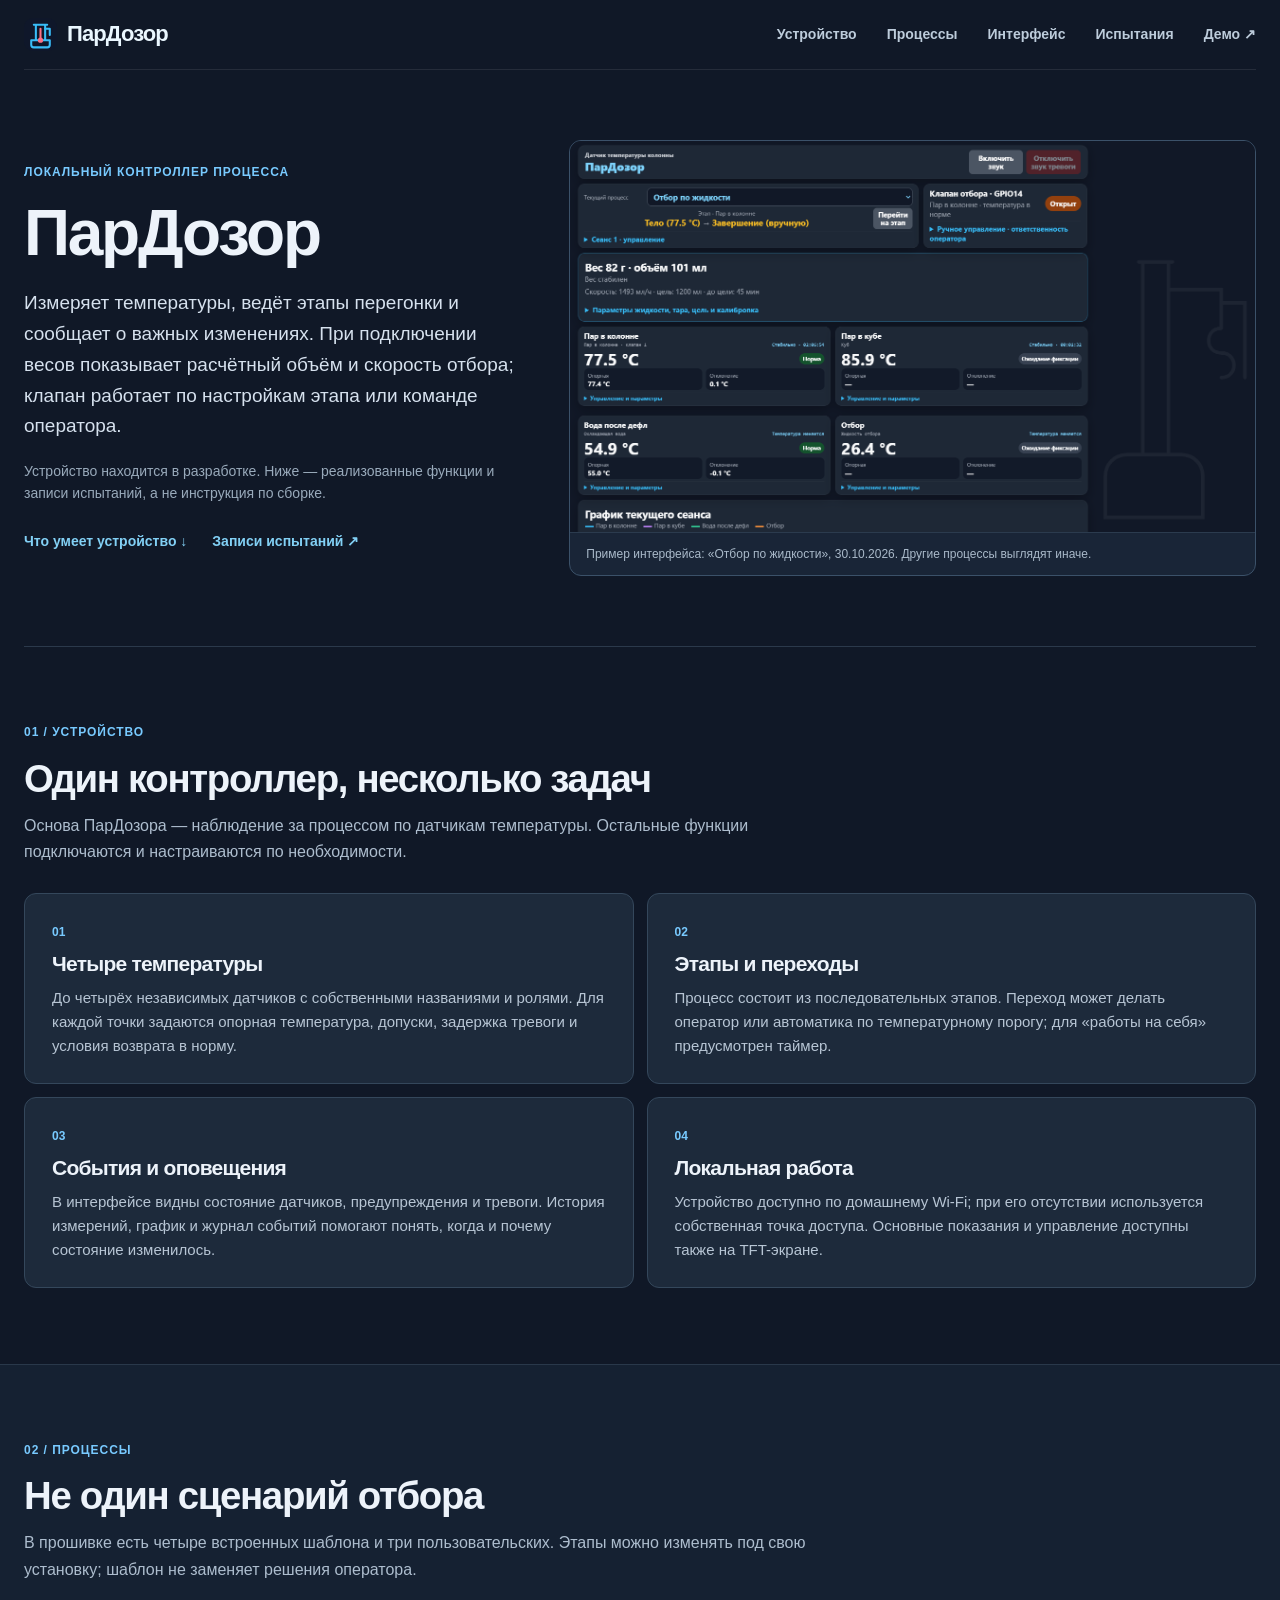
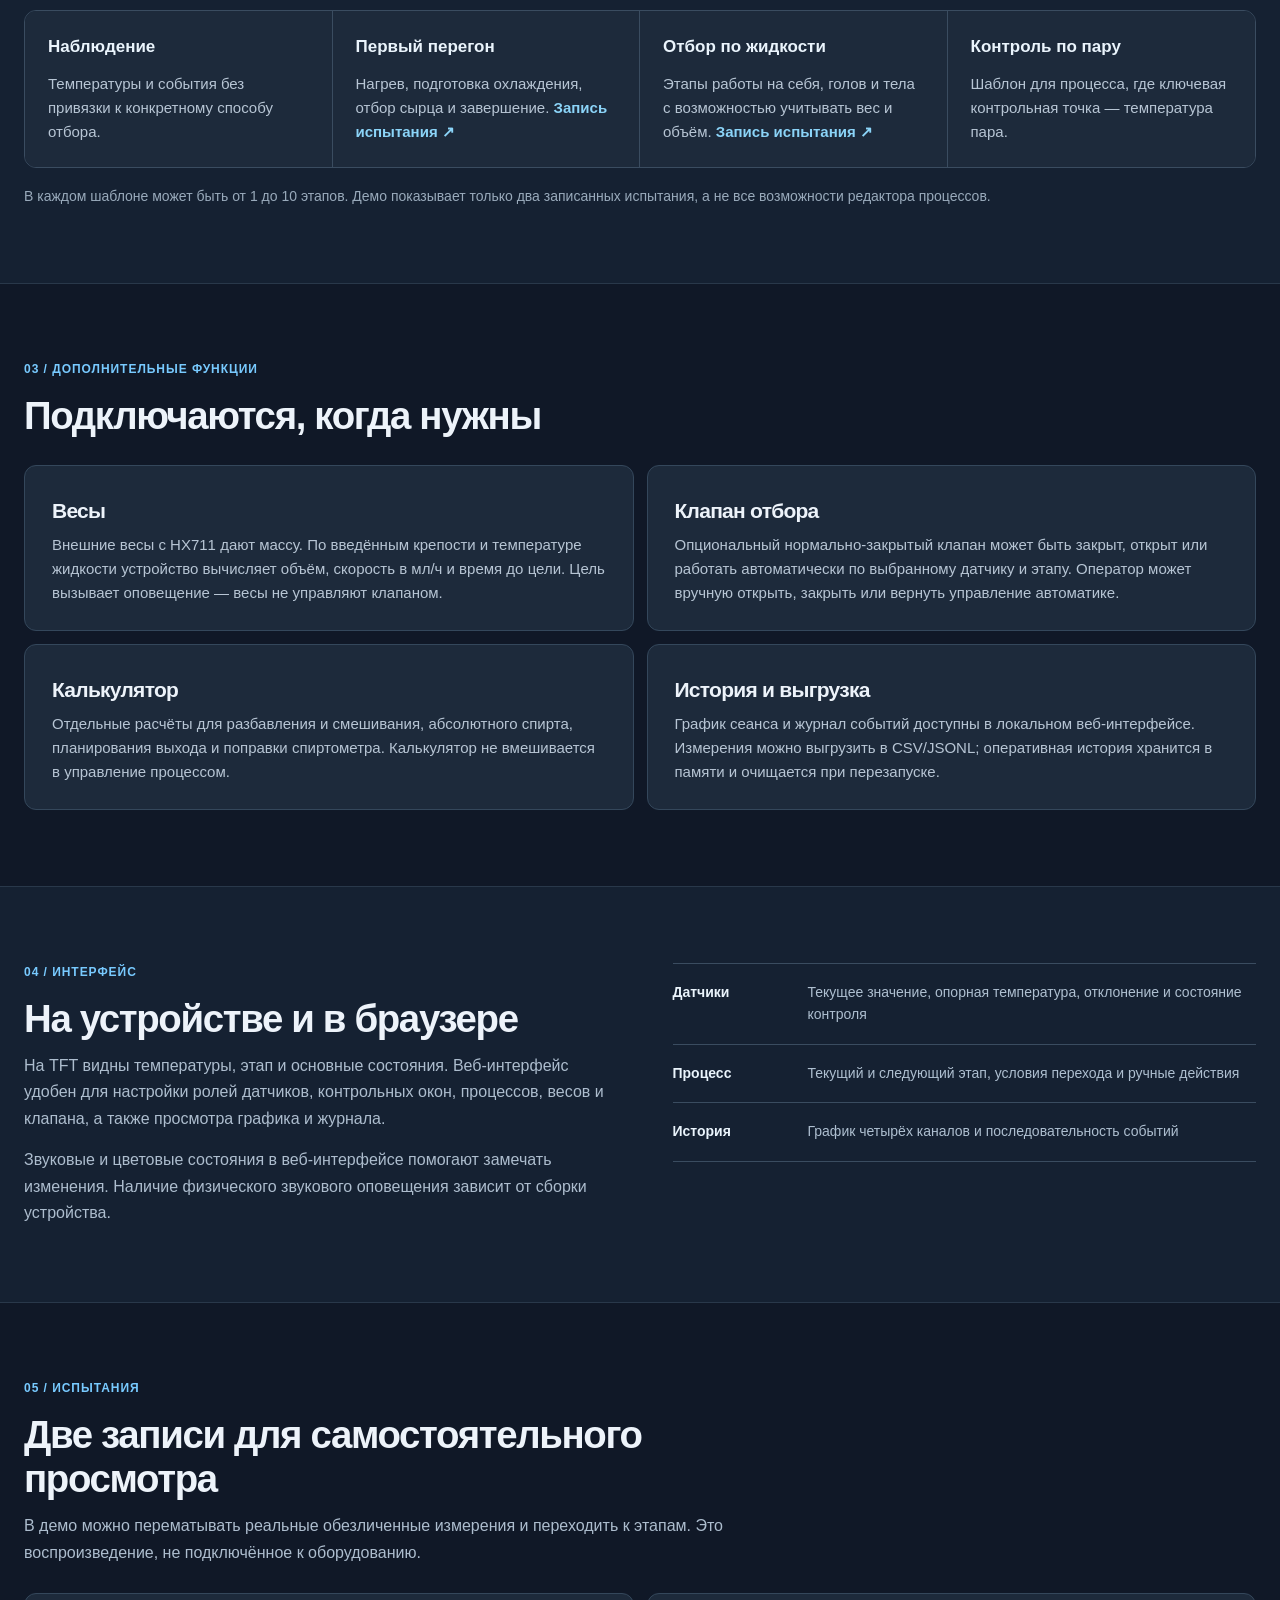
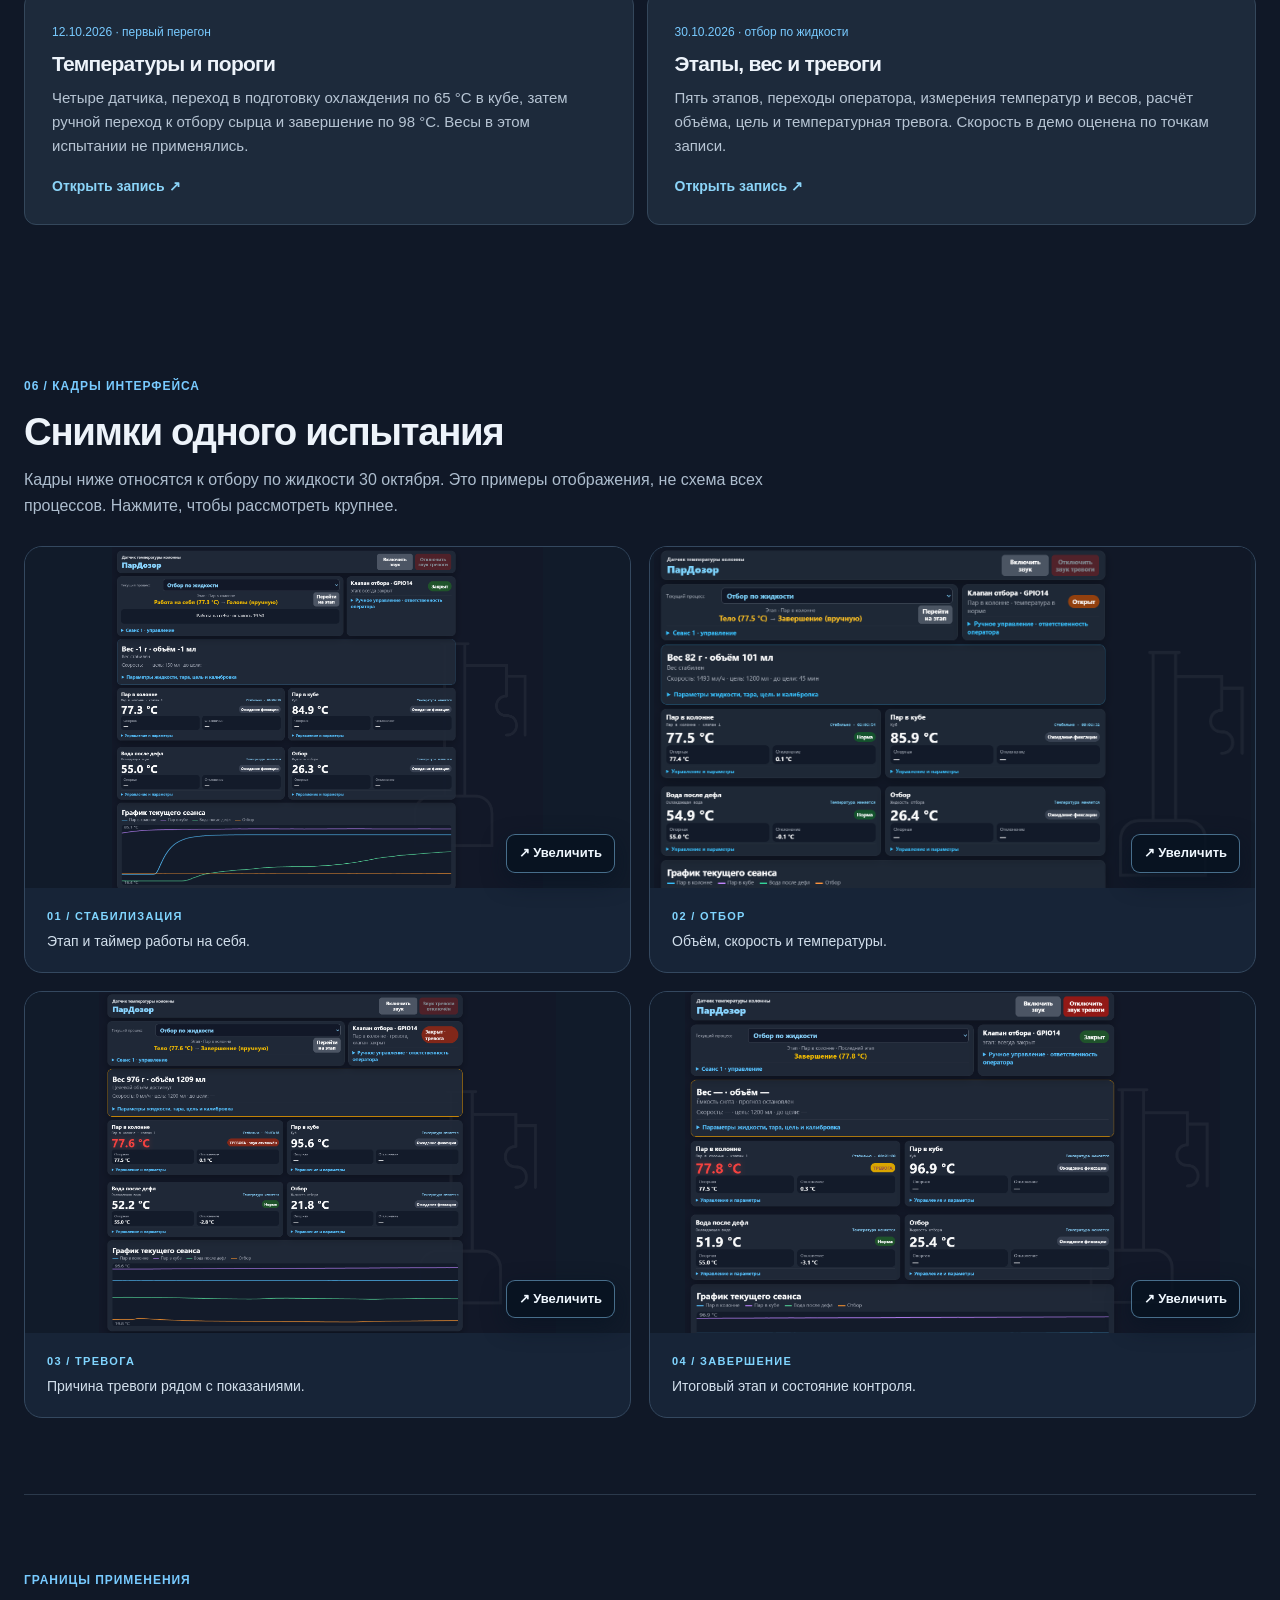
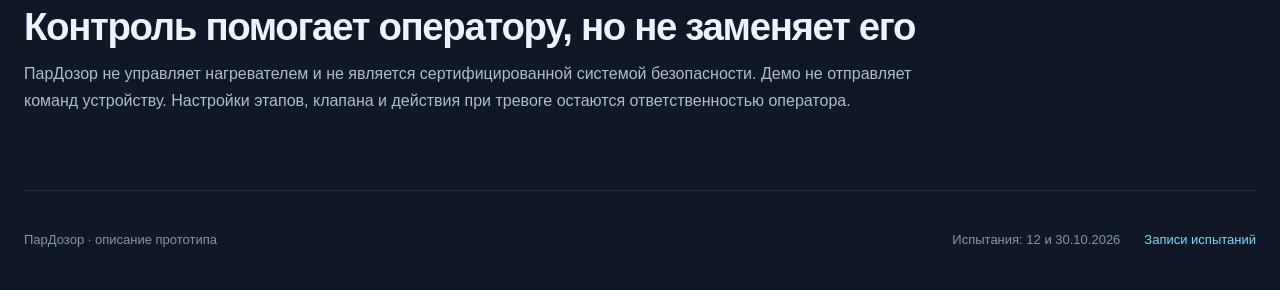
==== commit 025c86b2: "Use device icon for site favicon and brand" ====
--- a/index.html
+++ b/index.html
@@ -3,12 +3,13 @@
 <head>
   <meta charset="utf-8"><meta name="viewport" content="width=device-width, initial-scale=1">
   <meta name="theme-color" content="#101827">
+  <link rel="icon" type="image/svg+xml" href="favicon.svg">
   <meta name="description" content="ПарДозор: локальный контроль четырёх температур, этапы процесса, события, опциональные весы и клапан. Описание устройства и записи двух испытаний.">
   <title>ПарДозор — устройство и испытания</title>
   <link rel="stylesheet" href="styles.css"><link rel="stylesheet" href="overview.css"><script src="gallery.js" defer></script>
 </head>
 <body class="overview-page">
-  <header class="site-header"><a class="brand" href="index.html" aria-label="ПарДозор — главная"><span class="brand-mark">П</span><span>ПарДозор</span></a><nav class="site-nav" aria-label="Основная навигация"><a href="#device">Устройство</a><a href="#processes">Процессы</a><a href="#interface">Интерфейс</a><a href="#tests">Испытания</a><a href="demo.html">Демо ↗</a></nav></header>
+  <header class="site-header"><a class="brand" href="index.html" aria-label="ПарДозор — главная"><img class="brand-icon" src="favicon.svg" width="33" height="33" alt=""><span>ПарДозор</span></a><nav class="site-nav" aria-label="Основная навигация"><a href="#device">Устройство</a><a href="#processes">Процессы</a><a href="#interface">Интерфейс</a><a href="#tests">Испытания</a><a href="demo.html">Демо ↗</a></nav></header>
   <main>
     <section class="overview-hero shell"><div><p class="overview-label">Локальный контроллер процесса</p><h1>ПарДозор</h1><p class="overview-lead">Измеряет температуры, ведёт этапы перегонки и сообщает о важных изменениях. При подключении весов показывает расчётный объём и скорость отбора; клапан работает по настройкам этапа или команде оператора.</p><p class="overview-quiet">Устройство находится в разработке. Ниже — реализованные функции и записи испытаний, а не инструкция по сборке.</p><div class="overview-links"><a href="#device">Что умеет устройство ↓</a><a href="demo.html">Записи испытаний ↗</a></div></div><figure class="overview-hero-shot"><img src="assets/interface-body.png" alt="Веб-интерфейс во время отбора по жидкости: этап, вес, четыре температуры и график" width="1446" height="825"><figcaption>Пример интерфейса: «Отбор по жидкости», 30.10.2026. Другие процессы выглядят иначе.</figcaption></figure></section>
 
--- a/styles.css
+++ b/styles.css
@@ -6,6 +6,7 @@
 @media(max-width:410px){.hero-actions{display:grid}.screen-top{font-size:9px}.screen-live{display:none}.sensor-bottom{font-size:9px}.chapter-row button{font-size:11px;padding:6px 9px}}
 
 /* Full-size test-stand gallery */
+.brand-icon{display:block;flex:none;width:33px;height:33px;border-radius:9px}
 .capture-grid{grid-template-columns:repeat(2,minmax(0,1fr))}
 .capture-grid figure{transition:border-color .2s,transform .2s}
 .capture-grid figure:hover{border-color:#6bbdec;transform:translateY(-2px)}
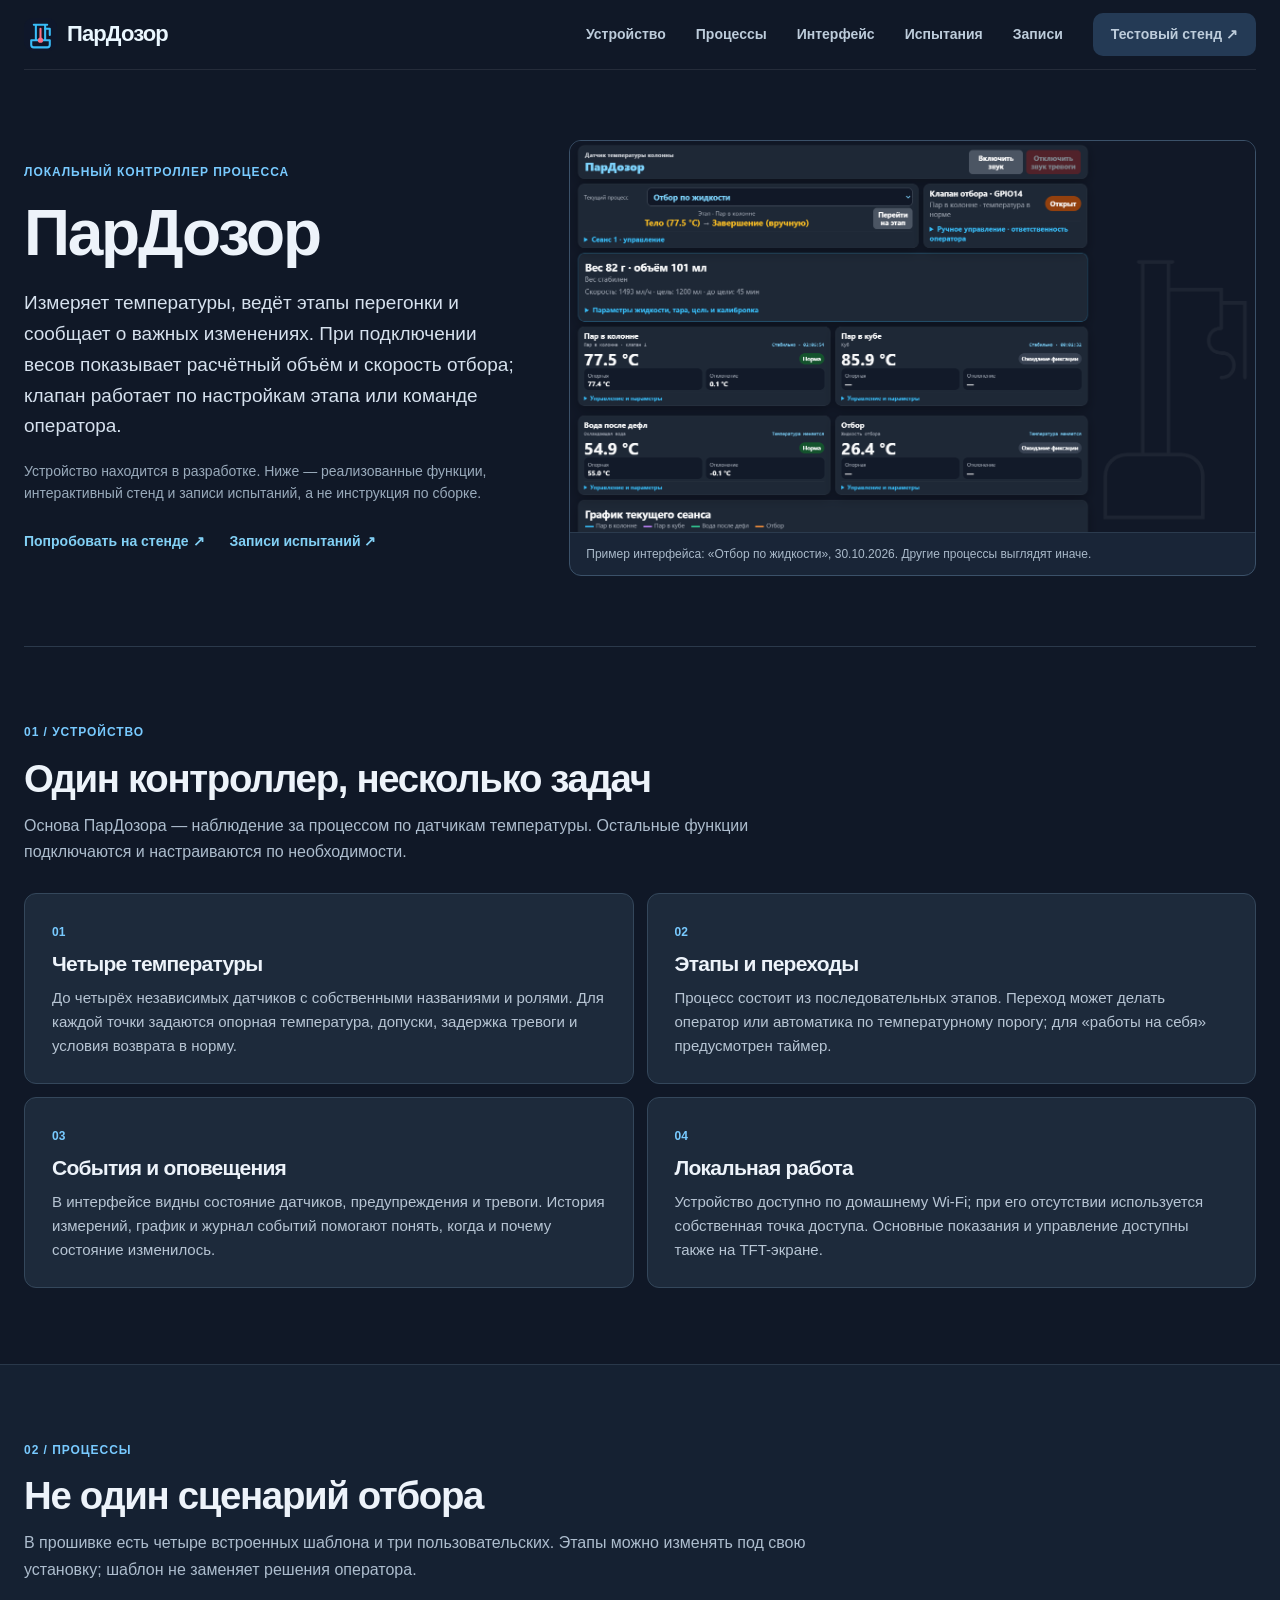
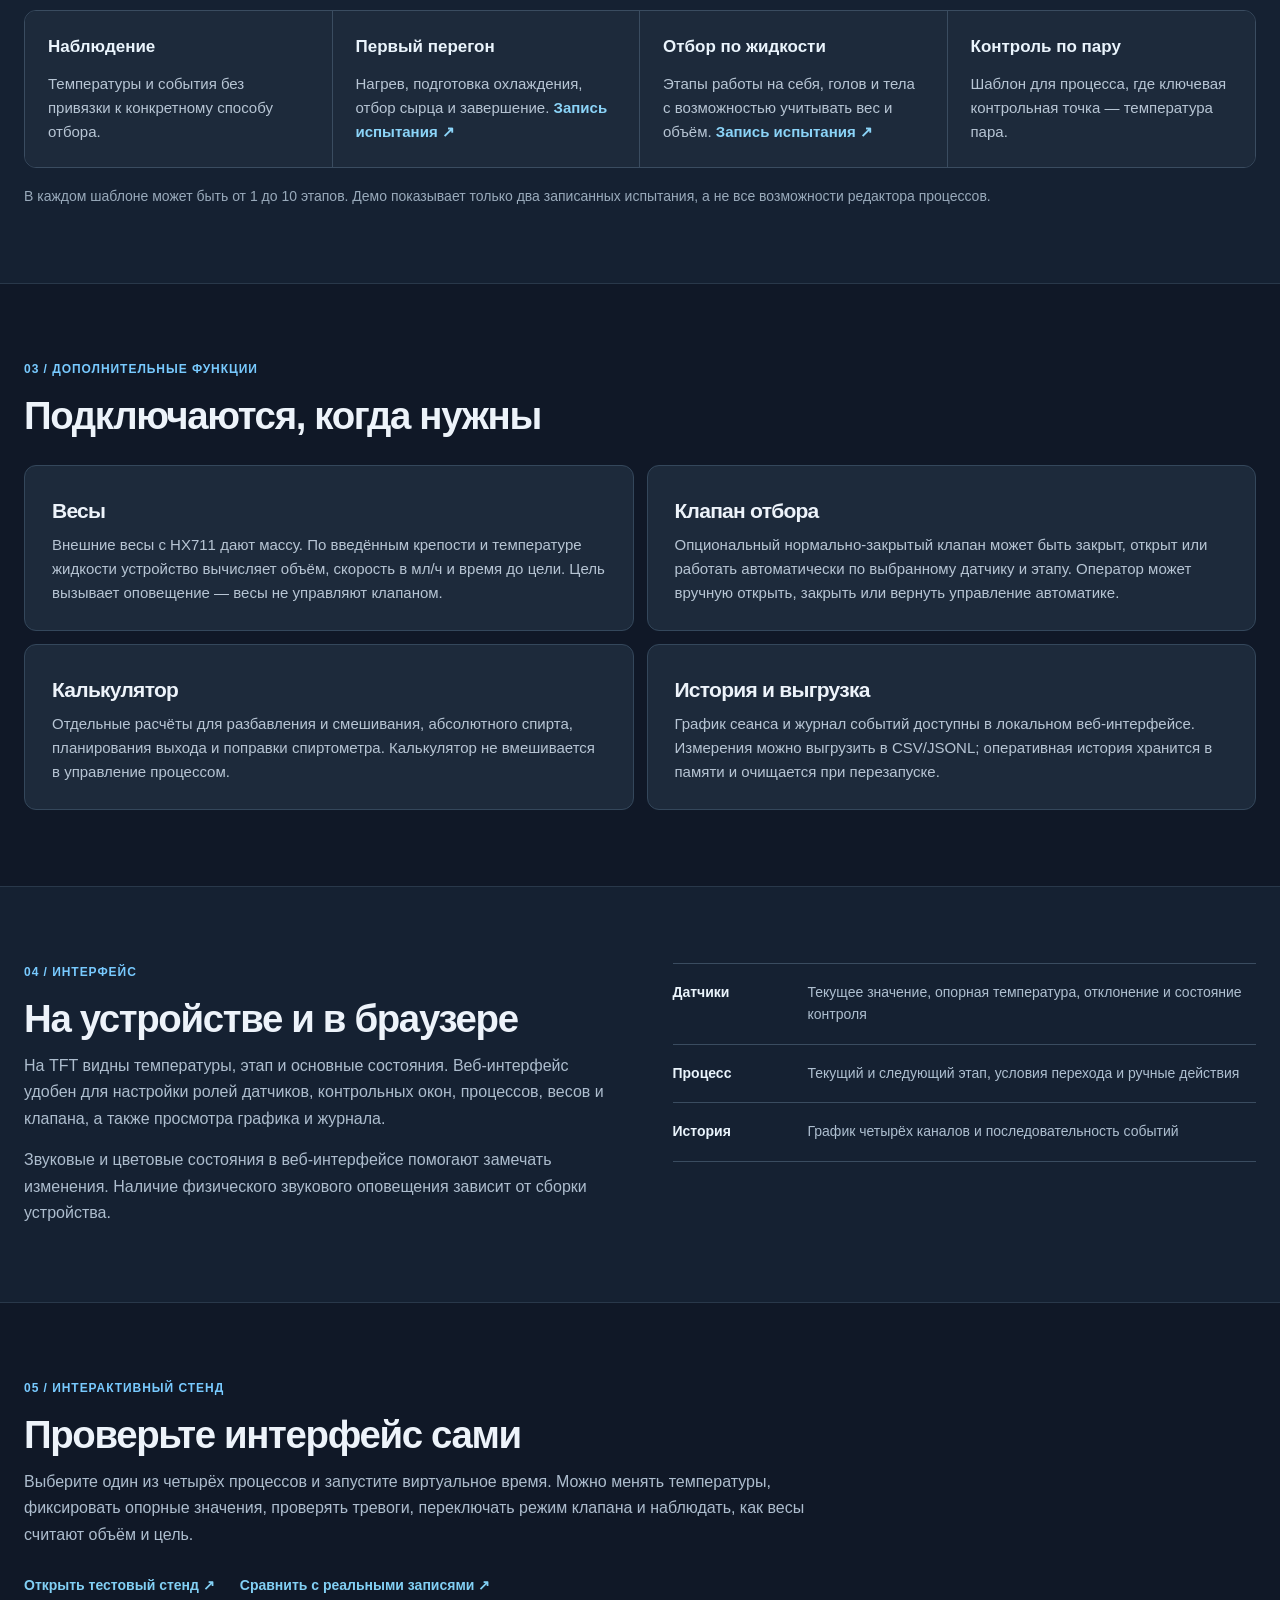
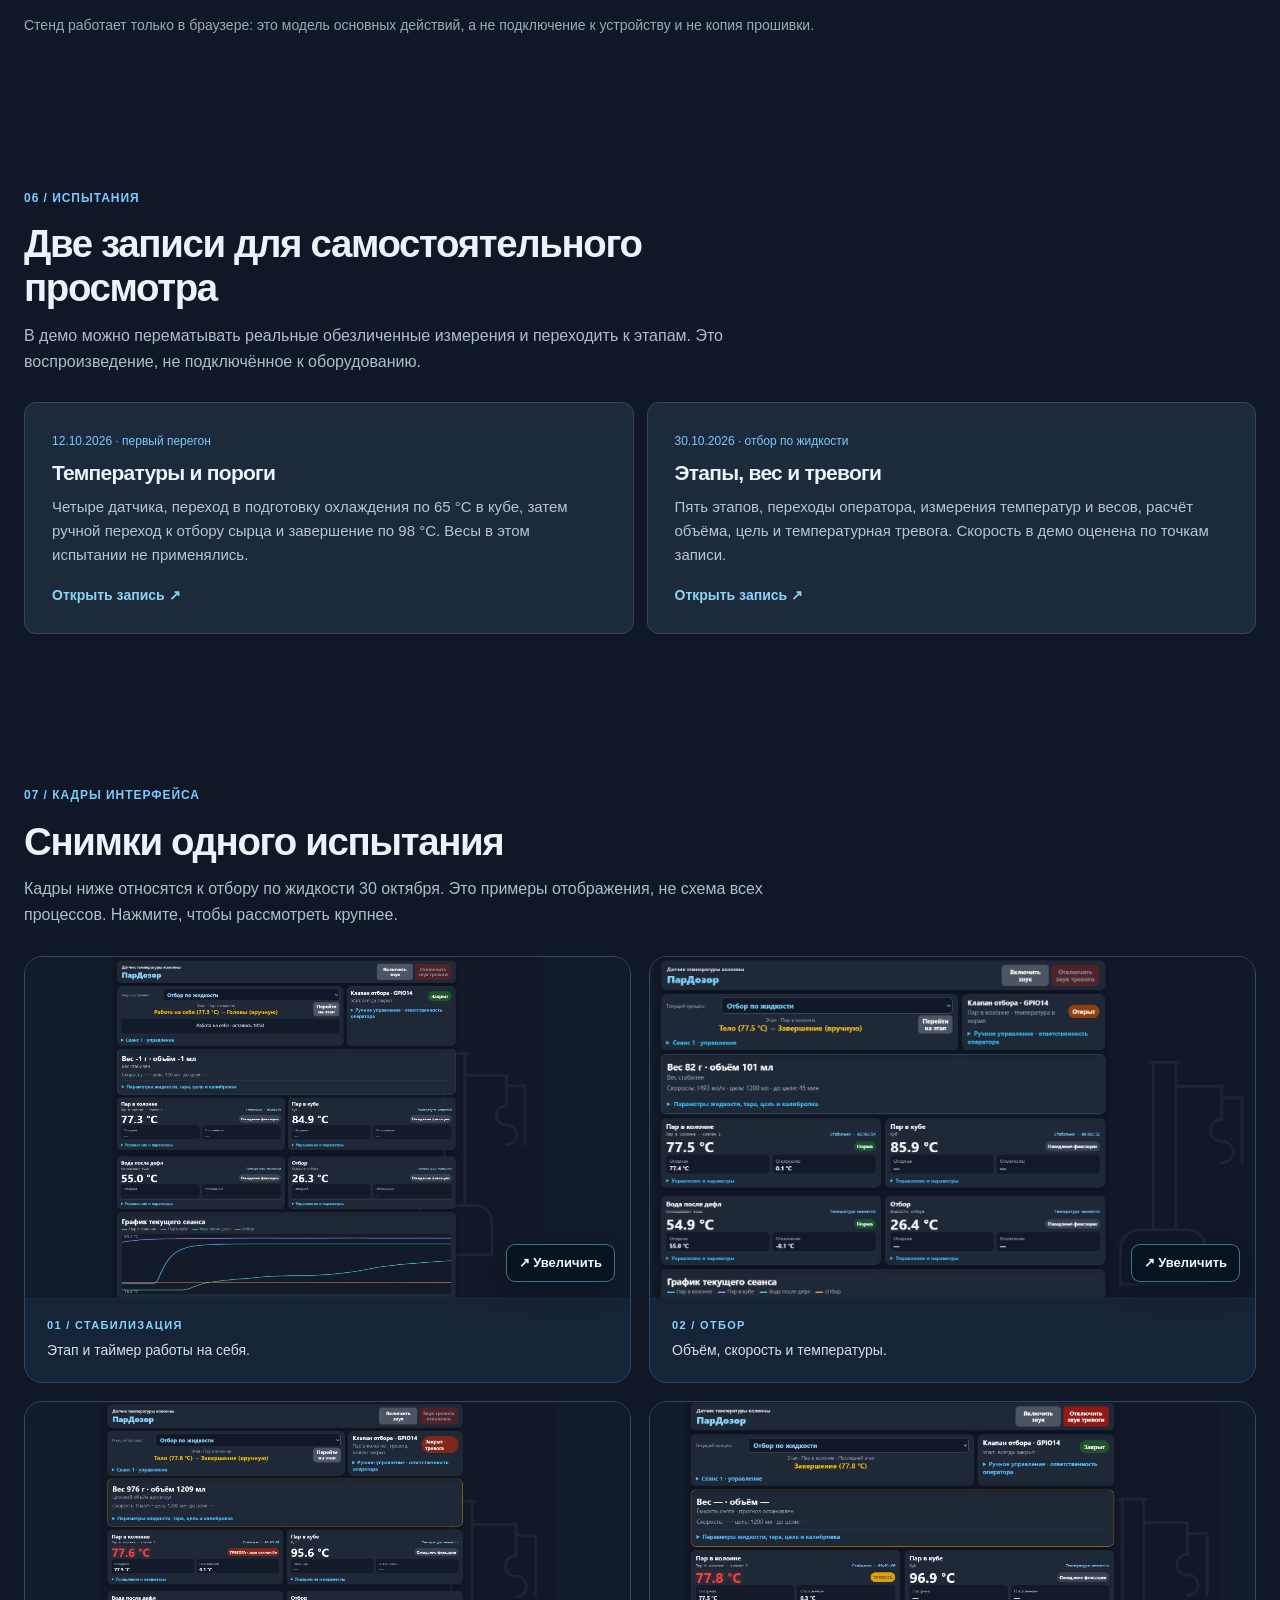
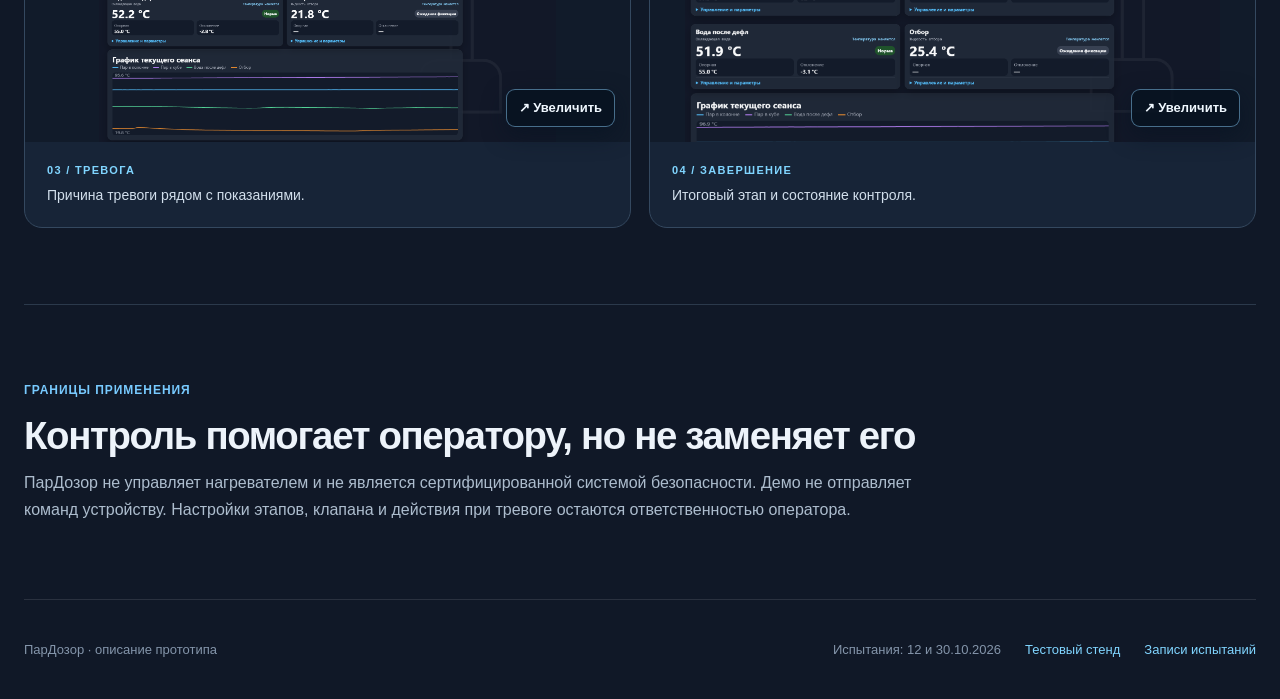
==== commit 94201aef: "Add interactive browser-only Pardozor test stand" ====
--- a/index.html
+++ b/index.html
@@ -4,14 +4,14 @@
   <meta charset="utf-8"><meta name="viewport" content="width=device-width, initial-scale=1">
   <meta name="theme-color" content="#101827">
   <link rel="icon" type="image/svg+xml" href="favicon.svg">
-  <meta name="description" content="ПарДозор: локальный контроль четырёх температур, этапы процесса, события, опциональные весы и клапан. Описание устройства и записи двух испытаний.">
+  <meta name="description" content="ПарДозор: четыре температуры, этапы процесса, опциональные весы и клапан. Описание устройства, реальные записи и интерактивный тестовый стенд.">
   <title>ПарДозор — устройство и испытания</title>
   <link rel="stylesheet" href="styles.css"><link rel="stylesheet" href="overview.css"><script src="gallery.js" defer></script>
 </head>
 <body class="overview-page">
-  <header class="site-header"><a class="brand" href="index.html" aria-label="ПарДозор — главная"><img class="brand-icon" src="favicon.svg" width="33" height="33" alt=""><span>ПарДозор</span></a><nav class="site-nav" aria-label="Основная навигация"><a href="#device">Устройство</a><a href="#processes">Процессы</a><a href="#interface">Интерфейс</a><a href="#tests">Испытания</a><a href="demo.html">Демо ↗</a></nav></header>
+  <header class="site-header"><a class="brand" href="index.html" aria-label="ПарДозор — главная"><img class="brand-icon" src="favicon.svg" width="33" height="33" alt=""><span>ПарДозор</span></a><nav class="site-nav" aria-label="Основная навигация"><a href="#device">Устройство</a><a href="#processes">Процессы</a><a href="#interface">Интерфейс</a><a href="#tests">Испытания</a><a href="demo.html">Записи</a><a class="nav-demo" href="stand.html">Тестовый стенд ↗</a></nav></header>
   <main>
-    <section class="overview-hero shell"><div><p class="overview-label">Локальный контроллер процесса</p><h1>ПарДозор</h1><p class="overview-lead">Измеряет температуры, ведёт этапы перегонки и сообщает о важных изменениях. При подключении весов показывает расчётный объём и скорость отбора; клапан работает по настройкам этапа или команде оператора.</p><p class="overview-quiet">Устройство находится в разработке. Ниже — реализованные функции и записи испытаний, а не инструкция по сборке.</p><div class="overview-links"><a href="#device">Что умеет устройство ↓</a><a href="demo.html">Записи испытаний ↗</a></div></div><figure class="overview-hero-shot"><img src="assets/interface-body.png" alt="Веб-интерфейс во время отбора по жидкости: этап, вес, четыре температуры и график" width="1446" height="825"><figcaption>Пример интерфейса: «Отбор по жидкости», 30.10.2026. Другие процессы выглядят иначе.</figcaption></figure></section>
+    <section class="overview-hero shell"><div><p class="overview-label">Локальный контроллер процесса</p><h1>ПарДозор</h1><p class="overview-lead">Измеряет температуры, ведёт этапы перегонки и сообщает о важных изменениях. При подключении весов показывает расчётный объём и скорость отбора; клапан работает по настройкам этапа или команде оператора.</p><p class="overview-quiet">Устройство находится в разработке. Ниже — реализованные функции, интерактивный стенд и записи испытаний, а не инструкция по сборке.</p><div class="overview-links"><a href="stand.html">Попробовать на стенде ↗</a><a href="demo.html">Записи испытаний ↗</a></div></div><figure class="overview-hero-shot"><img src="assets/interface-body.png" alt="Веб-интерфейс во время отбора по жидкости: этап, вес, четыре температуры и график" width="1446" height="825"><figcaption>Пример интерфейса: «Отбор по жидкости», 30.10.2026. Другие процессы выглядят иначе.</figcaption></figure></section>
 
     <section class="overview-section shell" id="device"><div class="overview-heading"><span class="overview-label">01 / Устройство</span><h2>Один контроллер, несколько задач</h2><p>Основа ПарДозора — наблюдение за процессом по датчикам температуры. Остальные функции подключаются и настраиваются по необходимости.</p></div><div class="overview-grid">
       <article class="overview-card"><span class="overview-num">01</span><h3>Четыре температуры</h3><p>До четырёх независимых датчиков с собственными названиями и ролями. Для каждой точки задаются опорная температура, допуски, задержка тревоги и условия возврата в норму.</p></article>
@@ -36,12 +36,14 @@
 
     <section class="overview-section overview-muted" id="interface"><div class="shell overview-interface"><div><span class="overview-label">04 / Интерфейс</span><h2>На устройстве и в браузере</h2><p>На TFT видны температуры, этап и основные состояния. Веб-интерфейс удобен для настройки ролей датчиков, контрольных окон, процессов, весов и клапана, а также просмотра графика и журнала.</p><p>Звуковые и цветовые состояния в веб-интерфейсе помогают замечать изменения. Наличие физического звукового оповещения зависит от сборки устройства.</p></div><div class="overview-interface-list"><div><strong>Датчики</strong><span>Текущее значение, опорная температура, отклонение и состояние контроля</span></div><div><strong>Процесс</strong><span>Текущий и следующий этап, условия перехода и ручные действия</span></div><div><strong>История</strong><span>График четырёх каналов и последовательность событий</span></div></div></div></section>
 
-    <section class="overview-section shell" id="tests"><div class="overview-heading"><span class="overview-label">05 / Испытания</span><h2>Две записи для самостоятельного просмотра</h2><p>В демо можно перематывать реальные обезличенные измерения и переходить к этапам. Это воспроизведение, не подключённое к оборудованию.</p></div><div class="overview-grid">
+    <section class="overview-section shell" id="try"><div class="overview-heading"><span class="overview-label">05 / Интерактивный стенд</span><h2>Проверьте интерфейс сами</h2><p>Выберите один из четырёх процессов и запустите виртуальное время. Можно менять температуры, фиксировать опорные значения, проверять тревоги, переключать режим клапана и наблюдать, как весы считают объём и цель.</p></div><div class="overview-links"><a href="stand.html">Открыть тестовый стенд ↗</a><a href="demo.html">Сравнить с реальными записями ↗</a></div><p class="overview-note">Стенд работает только в браузере: это модель основных действий, а не подключение к устройству и не копия прошивки.</p></section>
+
+    <section class="overview-section shell" id="tests"><div class="overview-heading"><span class="overview-label">06 / Испытания</span><h2>Две записи для самостоятельного просмотра</h2><p>В демо можно перематывать реальные обезличенные измерения и переходить к этапам. Это воспроизведение, не подключённое к оборудованию.</p></div><div class="overview-grid">
       <article class="overview-card overview-test"><span>12.10.2026 · первый перегон</span><h3>Температуры и пороги</h3><p>Четыре датчика, переход в подготовку охлаждения по 65 °C в кубе, затем ручной переход к отбору сырца и завершение по 98 °C. Весы в этом испытании не применялись.</p><a href="demo.html?scenario=first">Открыть запись ↗</a></article>
       <article class="overview-card overview-test"><span>30.10.2026 · отбор по жидкости</span><h3>Этапы, вес и тревоги</h3><p>Пять этапов, переходы оператора, измерения температур и весов, расчёт объёма, цель и температурная тревога. Скорость в демо оценена по точкам записи.</p><a href="demo.html?scenario=liquid">Открыть запись ↗</a></article>
     </div></section>
 
-    <section class="overview-section shell" id="evidence"><div class="overview-heading"><span class="overview-label">06 / Кадры интерфейса</span><h2>Снимки одного испытания</h2><p>Кадры ниже относятся к отбору по жидкости 30 октября. Это примеры отображения, не схема всех процессов. Нажмите, чтобы рассмотреть крупнее.</p></div><div class="capture-grid">
+    <section class="overview-section shell" id="evidence"><div class="overview-heading"><span class="overview-label">07 / Кадры интерфейса</span><h2>Снимки одного испытания</h2><p>Кадры ниже относятся к отбору по жидкости 30 октября. Это примеры отображения, не схема всех процессов. Нажмите, чтобы рассмотреть крупнее.</p></div><div class="capture-grid">
       <figure><button class="capture-open" type="button" aria-label="Увеличить кадр: стабилизация"><img loading="lazy" src="assets/interface-self-reflux.png" alt="Этап работы на себя и таймер" width="1712" height="1349"><span class="capture-hint" aria-hidden="true">↗ Увеличить</span></button><figcaption><span>01 / Стабилизация</span>Этап и таймер работы на себя.</figcaption></figure>
       <figure><button class="capture-open" type="button" aria-label="Увеличить кадр: отбор"><img loading="lazy" src="assets/interface-body.png" alt="Отбор тела со скоростью и оценкой времени до цели" width="1446" height="825"><span class="capture-hint" aria-hidden="true">↗ Увеличить</span></button><figcaption><span>02 / Отбор</span>Объём, скорость и температуры.</figcaption></figure>
       <figure><button class="capture-open" type="button" aria-label="Увеличить кадр: тревога"><img loading="lazy" src="assets/interface-alarm.png" alt="Тревога по температуре и достигнутая цель по объёму" width="1731" height="1289"><span class="capture-hint" aria-hidden="true">↗ Увеличить</span></button><figcaption><span>03 / Тревога</span>Причина тревоги рядом с показаниями.</figcaption></figure>
@@ -50,6 +52,6 @@
     <dialog id="capture-dialog" class="capture-dialog" aria-label="Просмотр кадров стендового теста"><div class="capture-dialog-layout"><div class="capture-dialog-toolbar"><span id="capture-counter" aria-live="polite">Кадр 1 из 4</span><div class="capture-dialog-actions"><button id="capture-zoom" type="button" aria-label="Показать изображение в исходном размере">Масштаб 1:1</button><a id="capture-original" href="#" target="_blank" rel="noopener noreferrer">Открыть оригинал ↗</a><button id="capture-close" type="button" aria-label="Закрыть просмотр">✕</button></div></div><div class="capture-dialog-main"><button id="capture-prev" class="capture-arrow" type="button" aria-label="Предыдущий кадр">‹</button><div id="capture-viewport" class="capture-viewport"><img id="capture-large" alt=""></div><button id="capture-next" class="capture-arrow" type="button" aria-label="Следующий кадр">›</button></div><div id="capture-caption" class="capture-dialog-caption"></div></div></dialog>
     <section class="overview-section overview-limits shell" id="limits"><span class="overview-label">Границы применения</span><h2>Контроль помогает оператору, но не заменяет его</h2><p>ПарДозор не управляет нагревателем и не является сертифицированной системой безопасности. Демо не отправляет команд устройству. Настройки этапов, клапана и действия при тревоге остаются ответственностью оператора.</p></section>
   </main>
-  <footer class="site-footer shell"><span>ПарДозор · описание прототипа</span><span>Испытания: 12 и 30.10.2026</span><a href="demo.html">Записи испытаний</a></footer>
+  <footer class="site-footer shell"><span>ПарДозор · описание прототипа</span><span>Испытания: 12 и 30.10.2026</span><a href="stand.html">Тестовый стенд</a><a href="demo.html">Записи испытаний</a></footer>
 </body>
 </html>
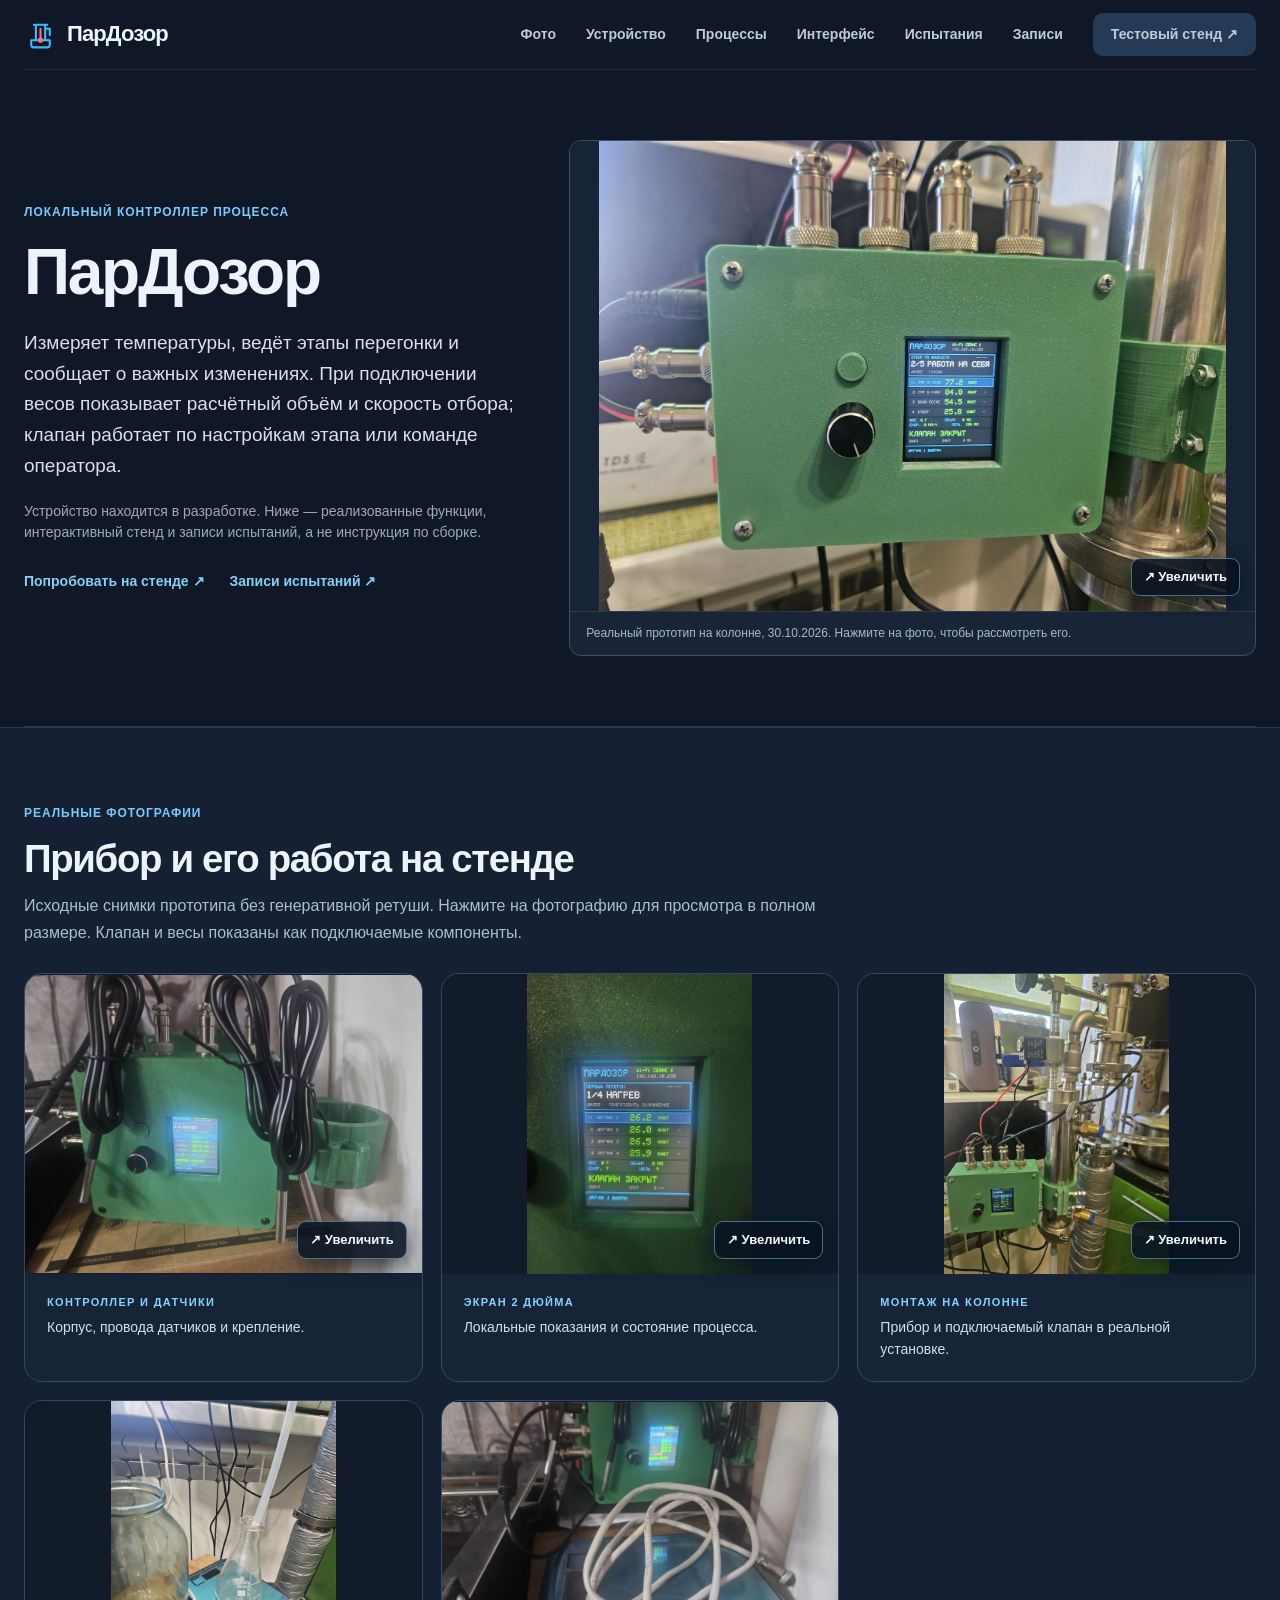
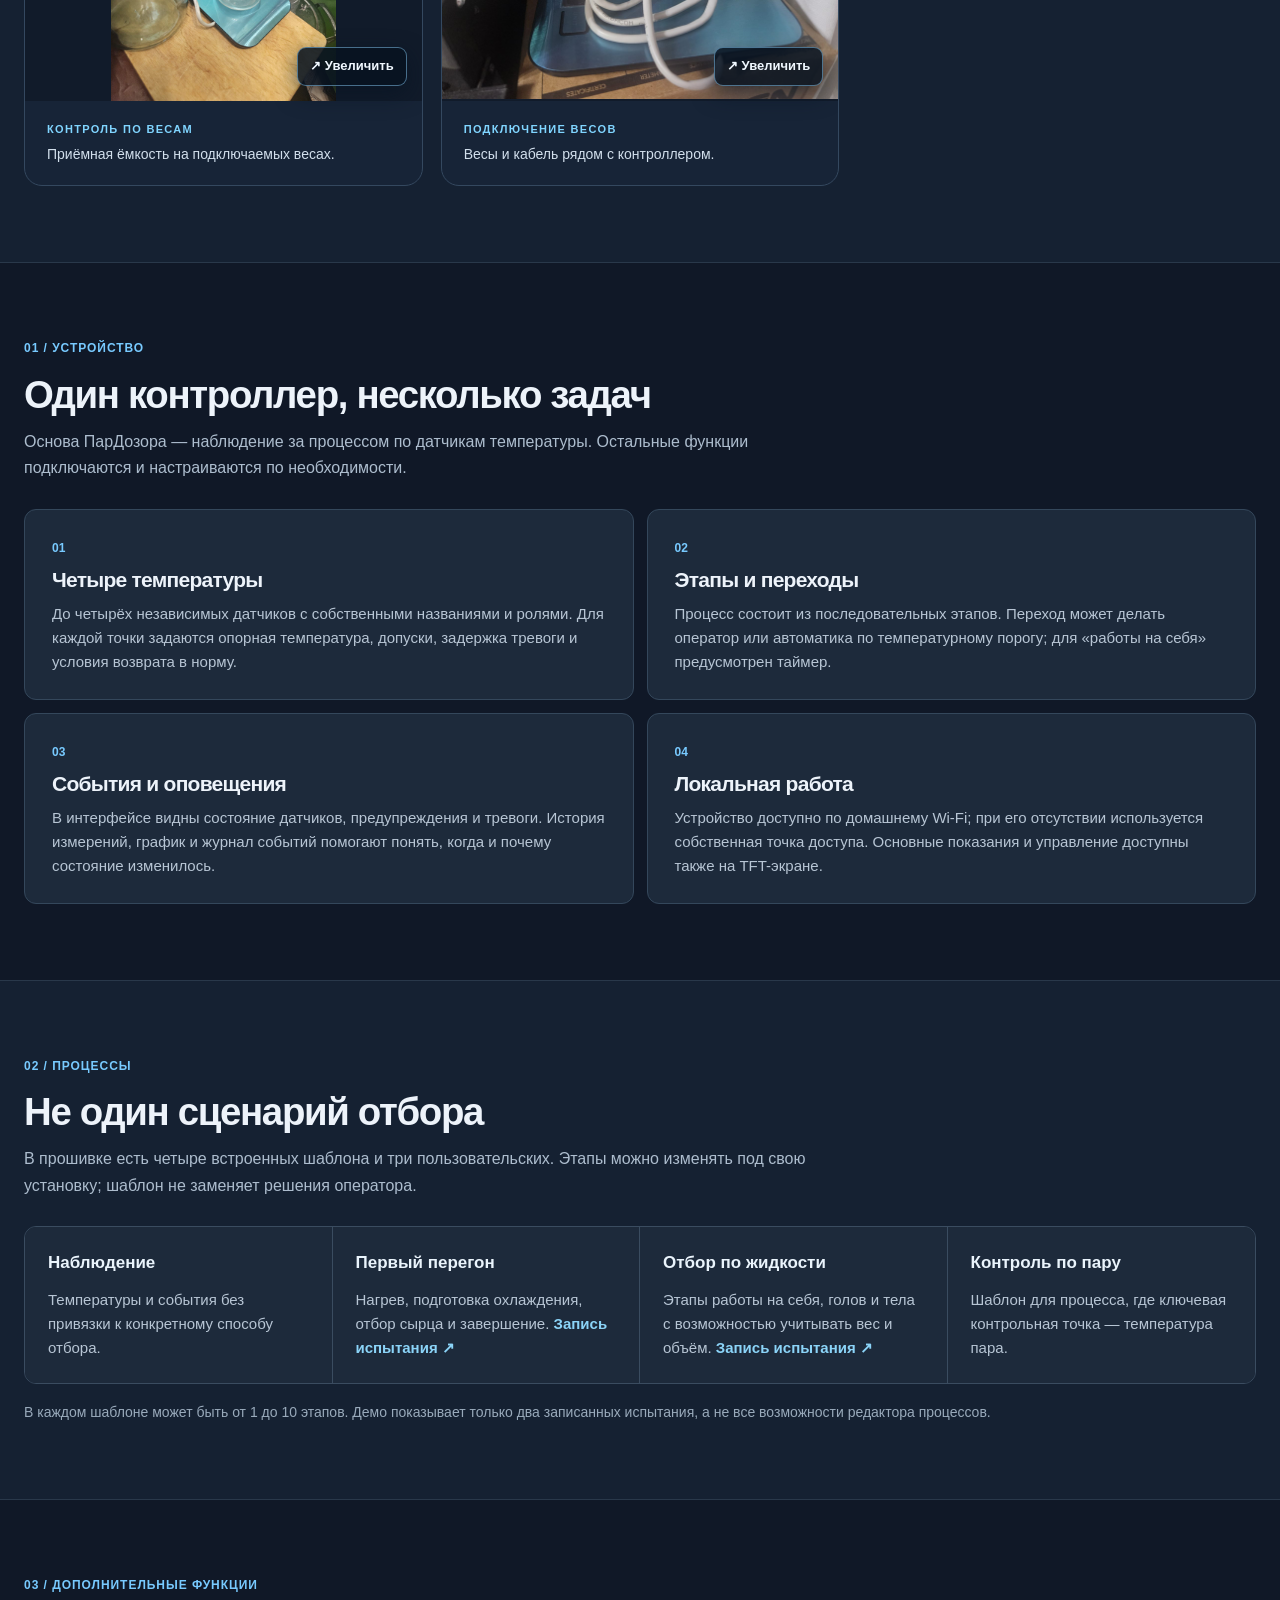
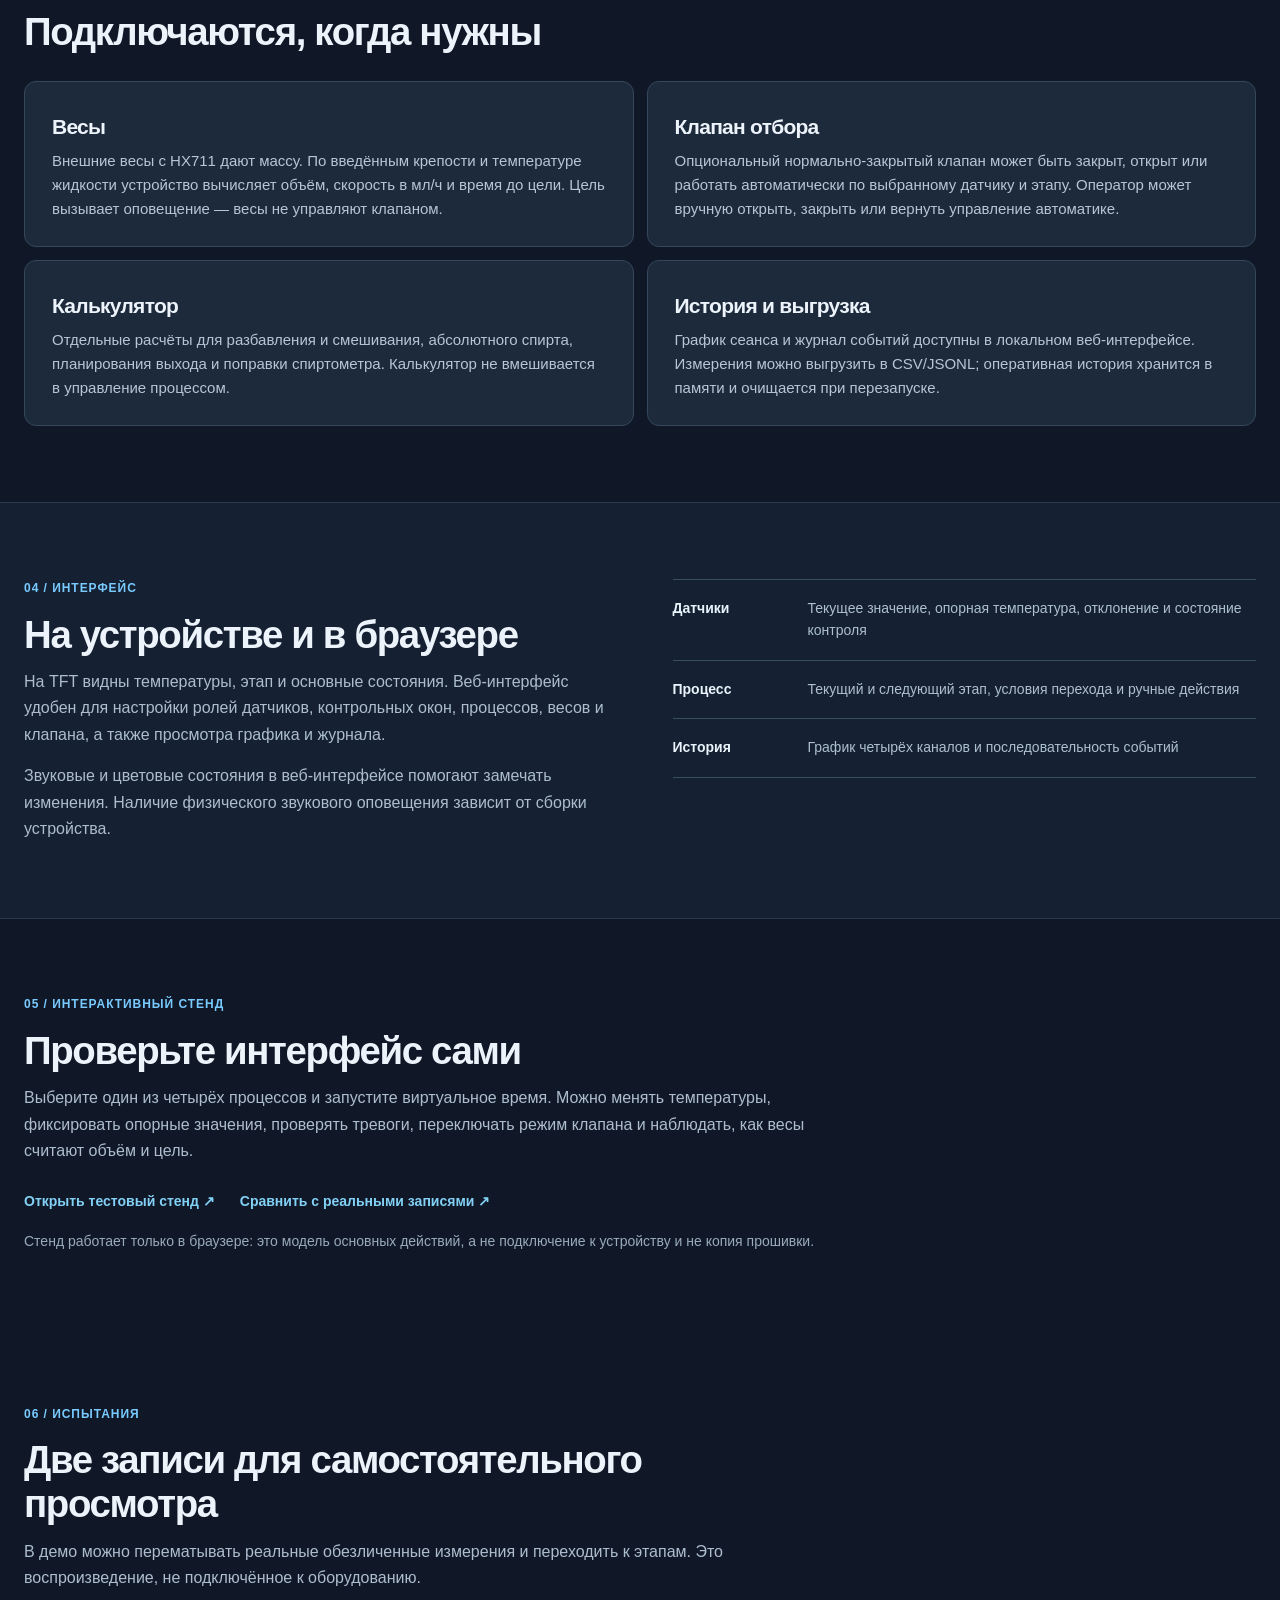
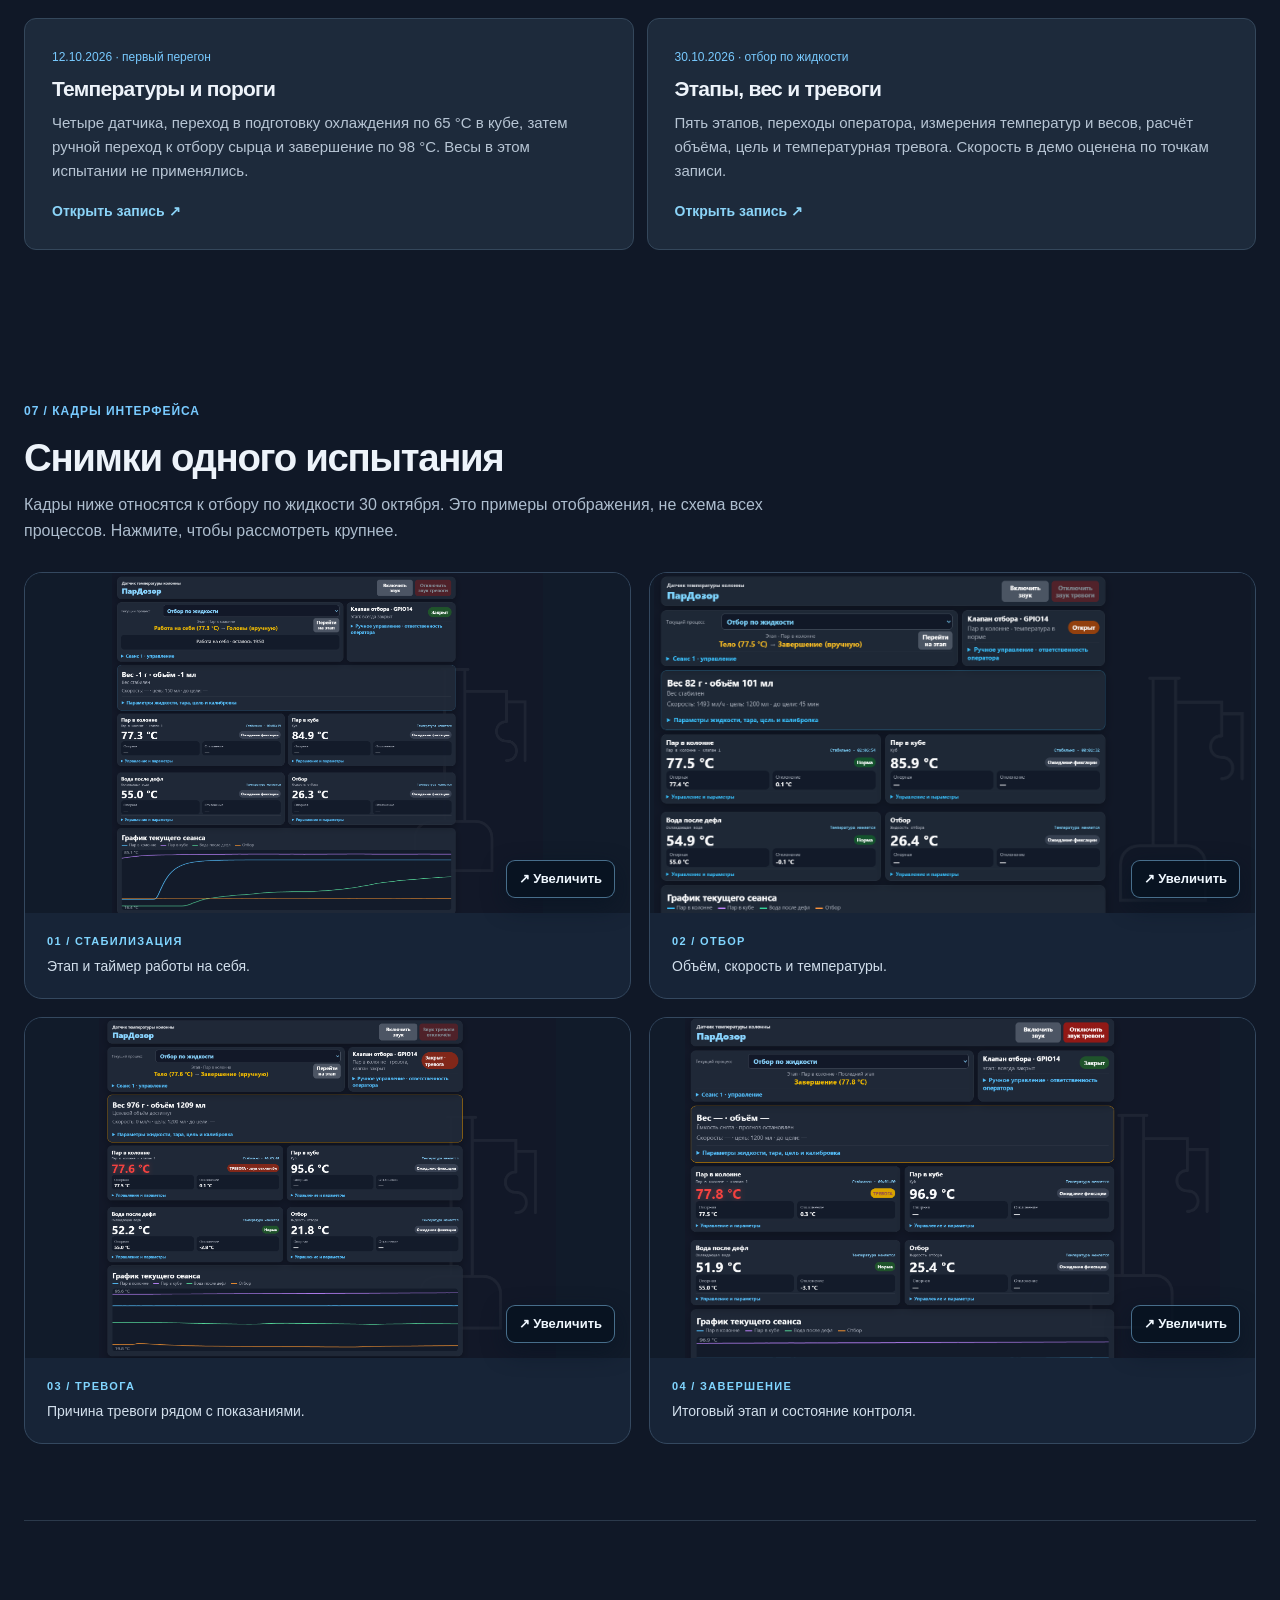
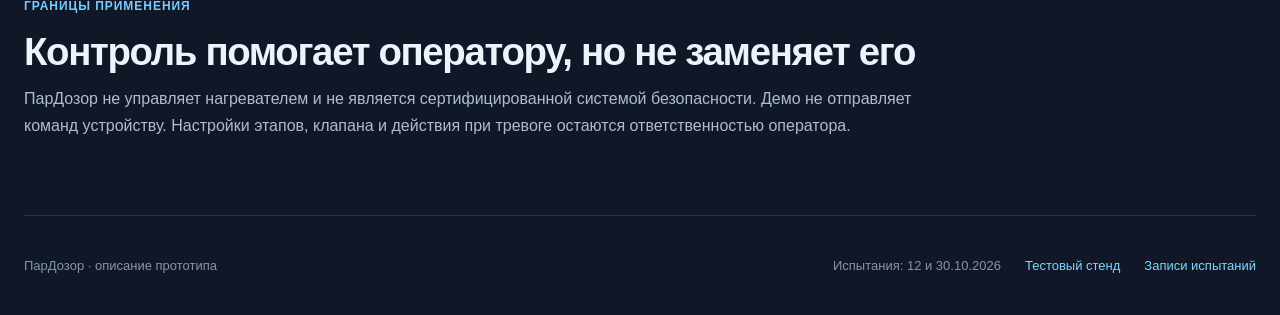
==== commit d0f52239: "Add authentic product photos and photo gallery to demo site" ====
--- a/index.html
+++ b/index.html
@@ -9,9 +9,17 @@
   <link rel="stylesheet" href="styles.css"><link rel="stylesheet" href="overview.css"><script src="gallery.js" defer></script>
 </head>
 <body class="overview-page">
-  <header class="site-header"><a class="brand" href="index.html" aria-label="ПарДозор — главная"><img class="brand-icon" src="favicon.svg" width="33" height="33" alt=""><span>ПарДозор</span></a><nav class="site-nav" aria-label="Основная навигация"><a href="#device">Устройство</a><a href="#processes">Процессы</a><a href="#interface">Интерфейс</a><a href="#tests">Испытания</a><a href="demo.html">Записи</a><a class="nav-demo" href="stand.html">Тестовый стенд ↗</a></nav></header>
+  <header class="site-header"><a class="brand" href="index.html" aria-label="ПарДозор — главная"><img class="brand-icon" src="favicon.svg" width="33" height="33" alt=""><span>ПарДозор</span></a><nav class="site-nav" aria-label="Основная навигация"><a href="#photos">Фото</a><a href="#device">Устройство</a><a href="#processes">Процессы</a><a href="#interface">Интерфейс</a><a href="#tests">Испытания</a><a href="demo.html">Записи</a><a class="nav-demo" href="stand.html">Тестовый стенд ↗</a></nav></header>
   <main>
-    <section class="overview-hero shell"><div><p class="overview-label">Локальный контроллер процесса</p><h1>ПарДозор</h1><p class="overview-lead">Измеряет температуры, ведёт этапы перегонки и сообщает о важных изменениях. При подключении весов показывает расчётный объём и скорость отбора; клапан работает по настройкам этапа или команде оператора.</p><p class="overview-quiet">Устройство находится в разработке. Ниже — реализованные функции, интерактивный стенд и записи испытаний, а не инструкция по сборке.</p><div class="overview-links"><a href="stand.html">Попробовать на стенде ↗</a><a href="demo.html">Записи испытаний ↗</a></div></div><figure class="overview-hero-shot"><img src="assets/interface-body.png" alt="Веб-интерфейс во время отбора по жидкости: этап, вес, четыре температуры и график" width="1446" height="825"><figcaption>Пример интерфейса: «Отбор по жидкости», 30.10.2026. Другие процессы выглядят иначе.</figcaption></figure></section>
+    <section class="overview-hero shell"><div><p class="overview-label">Локальный контроллер процесса</p><h1>ПарДозор</h1><p class="overview-lead">Измеряет температуры, ведёт этапы перегонки и сообщает о важных изменениях. При подключении весов показывает расчётный объём и скорость отбора; клапан работает по настройкам этапа или команде оператора.</p><p class="overview-quiet">Устройство находится в разработке. Ниже — реализованные функции, интерактивный стенд и записи испытаний, а не инструкция по сборке.</p><div class="overview-links"><a href="stand.html">Попробовать на стенде ↗</a><a href="demo.html">Записи испытаний ↗</a></div></div><figure class="overview-hero-shot"><button class="capture-open" data-gallery="photos" data-full-src="assets/photos/controller-mounted.jpg" type="button" aria-label="Увеличить фото ПарДозора на колонне"><img src="assets/photos/thumbs/controller-mounted.jpg" alt="Реальный контроллер ПарДозор, закреплённый на металлической колонне" width="1600" height="1200" fetchpriority="high"><span class="capture-hint" aria-hidden="true">↗ Увеличить</span></button><figcaption>Реальный прототип на колонне, 30.10.2026. Нажмите на фото, чтобы рассмотреть его.</figcaption></figure></section>
+
+    <section class="overview-section overview-muted" id="photos"><div class="shell"><div class="overview-heading"><span class="overview-label">Реальные фотографии</span><h2>Прибор и его работа на стенде</h2><p>Исходные снимки прототипа без генеративной ретуши. Нажмите на фотографию для просмотра в полном размере. Клапан и весы показаны как подключаемые компоненты.</p></div><div class="capture-grid photo-grid">
+      <figure><button class="capture-open" data-gallery="photos" data-full-src="assets/photos/controller-with-probes.jpg" type="button" aria-label="Увеличить фото устройства с датчиками"><img loading="lazy" decoding="async" src="assets/photos/thumbs/controller-with-probes.jpg" alt="ПарДозор с подключёнными температурными датчиками и креплением" width="1600" height="1200"><span class="capture-hint" aria-hidden="true">↗ Увеличить</span></button><figcaption><span>Контроллер и датчики</span>Корпус, провода датчиков и крепление.</figcaption></figure>
+      <figure><button class="capture-open" data-gallery="photos" data-full-src="assets/photos/display-closeup.jpg" type="button" aria-label="Увеличить фото экрана"><img loading="lazy" decoding="async" src="assets/photos/thumbs/display-closeup.jpg" alt="Крупный план экрана ПарДозора с этапом первого перегона и показаниями датчиков" width="1200" height="1600"><span class="capture-hint" aria-hidden="true">↗ Увеличить</span></button><figcaption><span>Экран 2 дюйма</span>Локальные показания и состояние процесса.</figcaption></figure>
+      <figure><button class="capture-open" data-gallery="photos" data-full-src="assets/photos/installation-with-valve.jpg" type="button" aria-label="Увеличить фото установки на колонне"><img loading="lazy" decoding="async" src="assets/photos/thumbs/installation-with-valve.jpg" alt="ПарДозор на колонне рядом с клапаном отбора" width="1200" height="1600"><span class="capture-hint" aria-hidden="true">↗ Увеличить</span></button><figcaption><span>Монтаж на колонне</span>Прибор и подключаемый клапан в реальной установке.</figcaption></figure>
+      <figure><button class="capture-open" data-gallery="photos" data-full-src="assets/photos/collection-on-scale.jpg" type="button" aria-label="Увеличить фото ёмкости на весах"><img loading="lazy" decoding="async" src="assets/photos/thumbs/collection-on-scale.jpg" alt="Приёмная колба на электронных весах под трубкой отбора" width="1200" height="1600"><span class="capture-hint" aria-hidden="true">↗ Увеличить</span></button><figcaption><span>Контроль по весам</span>Приёмная ёмкость на подключаемых весах.</figcaption></figure>
+      <figure><button class="capture-open" data-gallery="photos" data-full-src="assets/photos/scale-connection.jpg" type="button" aria-label="Увеличить фото кабеля весов"><img loading="lazy" decoding="async" src="assets/photos/thumbs/scale-connection.jpg" alt="Электронные весы, соединительный кабель и контроллер на стенде" width="1600" height="1200"><span class="capture-hint" aria-hidden="true">↗ Увеличить</span></button><figcaption><span>Подключение весов</span>Весы и кабель рядом с контроллером.</figcaption></figure>
+    </div></div></section>
 
     <section class="overview-section shell" id="device"><div class="overview-heading"><span class="overview-label">01 / Устройство</span><h2>Один контроллер, несколько задач</h2><p>Основа ПарДозора — наблюдение за процессом по датчикам температуры. Остальные функции подключаются и настраиваются по необходимости.</p></div><div class="overview-grid">
       <article class="overview-card"><span class="overview-num">01</span><h3>Четыре температуры</h3><p>До четырёх независимых датчиков с собственными названиями и ролями. Для каждой точки задаются опорная температура, допуски, задержка тревоги и условия возврата в норму.</p></article>
--- a/overview.css
+++ b/overview.css
@@ -13,6 +13,7 @@
 .overview-links a:hover,.overview-processes a:hover,.overview-test a:hover{text-decoration:underline}
 .overview-hero-shot{min-width:0;margin:0;border:1px solid #3b5169;border-radius:12px;background:#192537;overflow:hidden}
 .overview-hero-shot img{display:block;width:100%;height:auto;max-height:470px;object-fit:contain;object-position:top}
+.overview-hero-shot .capture-open{width:100%;background:#172336}
 .overview-hero-shot figcaption{padding:12px 16px;color:#a9b9c9;font-size:12px;border-top:1px solid #2b3b4e}
 .overview-section{padding-block:76px}
 .overview-muted{background:#152132;border-block:1px solid #29384a}
@@ -40,8 +41,10 @@
 .overview-page .capture-grid{grid-template-columns:repeat(2,minmax(0,1fr))}
 .overview-page .capture-grid img{height:auto;aspect-ratio:16/9;object-fit:contain;background:#111b2a}
 .overview-page .capture-grid figcaption{min-height:0}
+.overview-page .photo-grid{grid-template-columns:repeat(3,minmax(0,1fr))}
+.overview-page .photo-grid img{height:300px;aspect-ratio:auto;object-fit:contain;object-position:center}
 .overview-limits{border-top:1px solid #2b394b}
 .overview-limits p{max-width:890px}
 [hidden]{display:none!important}
-@media(max-width:1050px){.overview-hero{grid-template-columns:1fr;gap:27px}.overview-processes{grid-template-columns:repeat(2,minmax(0,1fr))}.overview-processes article:nth-child(2){border-right:0}.overview-processes article:nth-child(-n+2){border-bottom:1px solid #3a4c60}}
-@media(max-width:760px){.overview-page .site-nav a:not(:last-child){display:none}.overview-hero{padding-block:43px}.overview-lead{font-size:16px}.overview-section{padding-block:52px}.overview-grid,.overview-interface,.overview-page .capture-grid{grid-template-columns:1fr}.overview-interface{gap:28px}.overview-processes{grid-template-columns:1fr}.overview-processes article{border-right:0!important;border-bottom:1px solid #3a4c60}.overview-processes article:last-child{border-bottom:0}.overview-card{padding:21px}.overview-page .capture-grid img{aspect-ratio:auto;max-height:480px}}
+@media(max-width:1050px){.overview-hero{grid-template-columns:1fr;gap:27px}.overview-page .photo-grid{grid-template-columns:repeat(2,minmax(0,1fr))}.overview-processes{grid-template-columns:repeat(2,minmax(0,1fr))}.overview-processes article:nth-child(2){border-right:0}.overview-processes article:nth-child(-n+2){border-bottom:1px solid #3a4c60}}
+@media(max-width:760px){.overview-page .site-nav a:not(:last-child){display:none}.overview-hero{padding-block:43px}.overview-lead{font-size:16px}.overview-section{padding-block:52px}.overview-grid,.overview-interface,.overview-page .capture-grid,.overview-page .photo-grid{grid-template-columns:1fr}.overview-interface{gap:28px}.overview-processes{grid-template-columns:1fr}.overview-processes article{border-right:0!important;border-bottom:1px solid #3a4c60}.overview-processes article:last-child{border-bottom:0}.overview-card{padding:21px}.overview-page .capture-grid img{aspect-ratio:auto;max-height:480px}.overview-page .photo-grid img{height:auto;max-height:440px}}
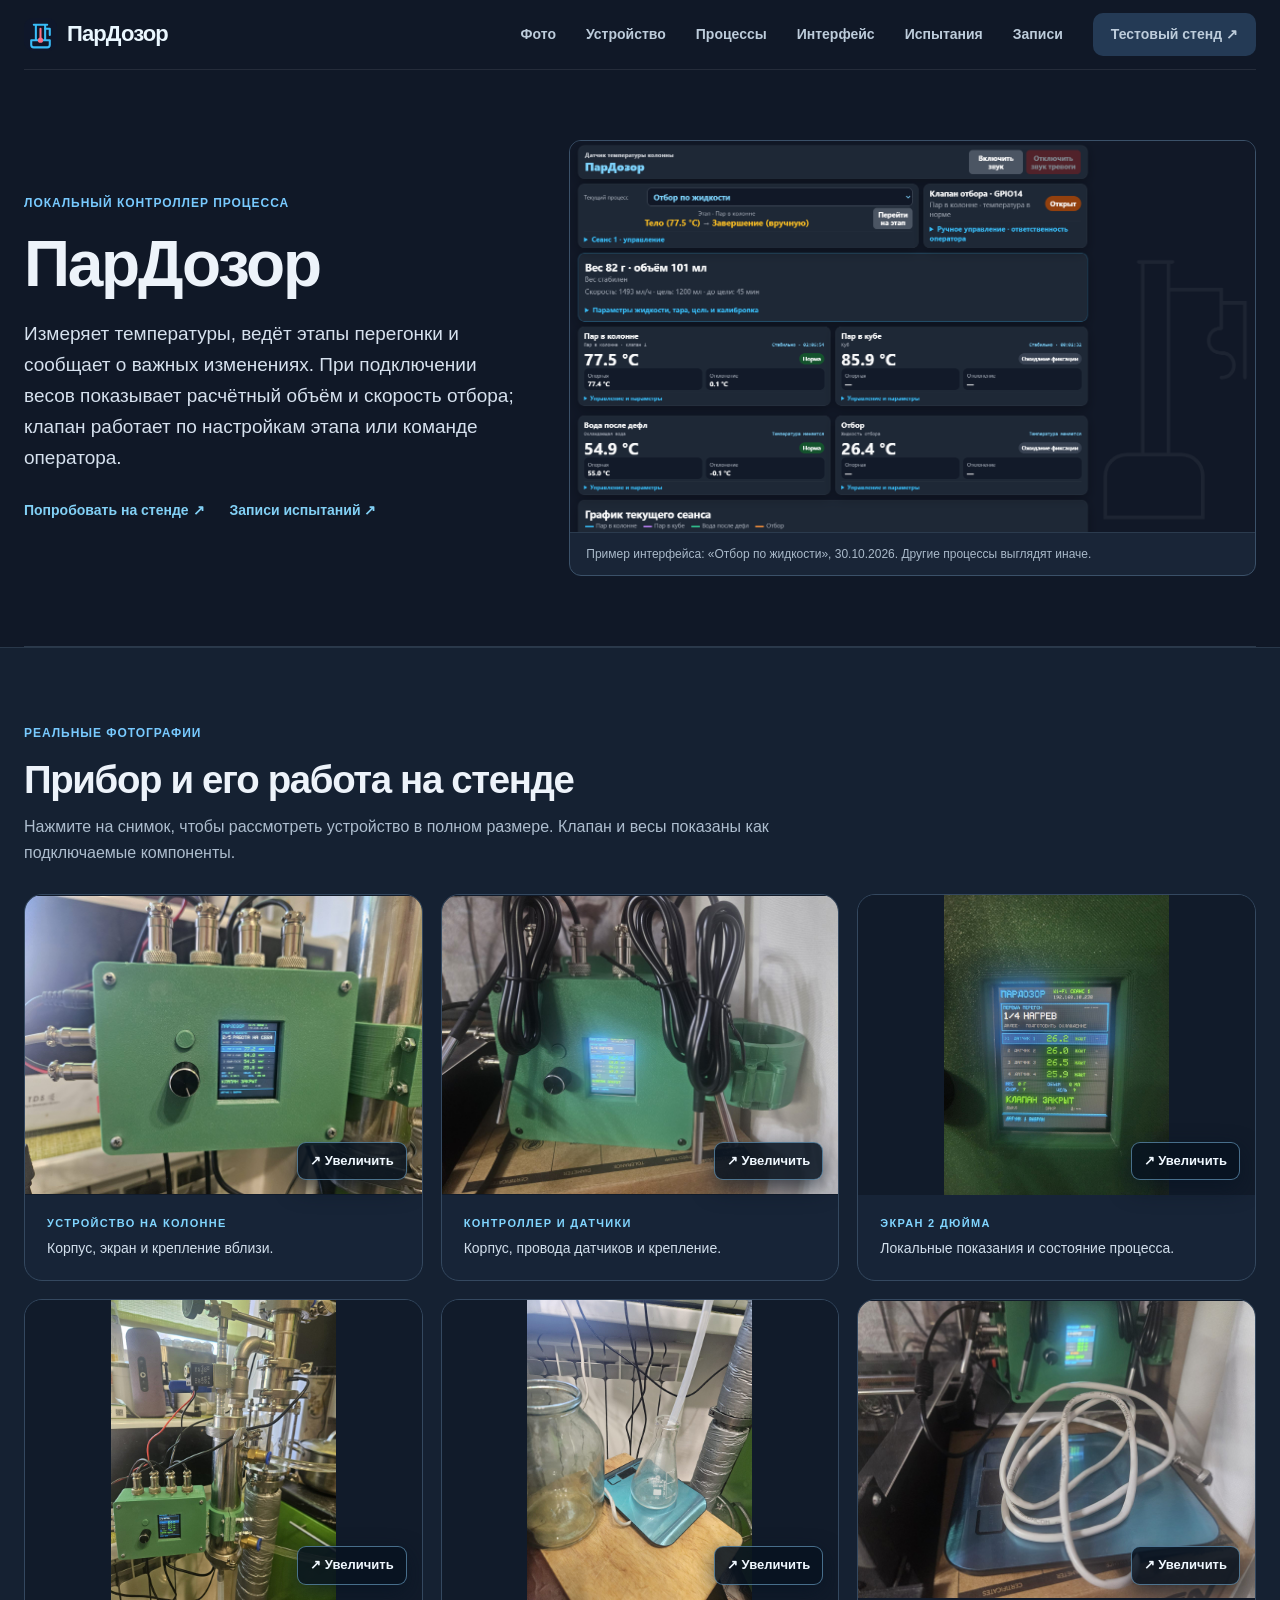
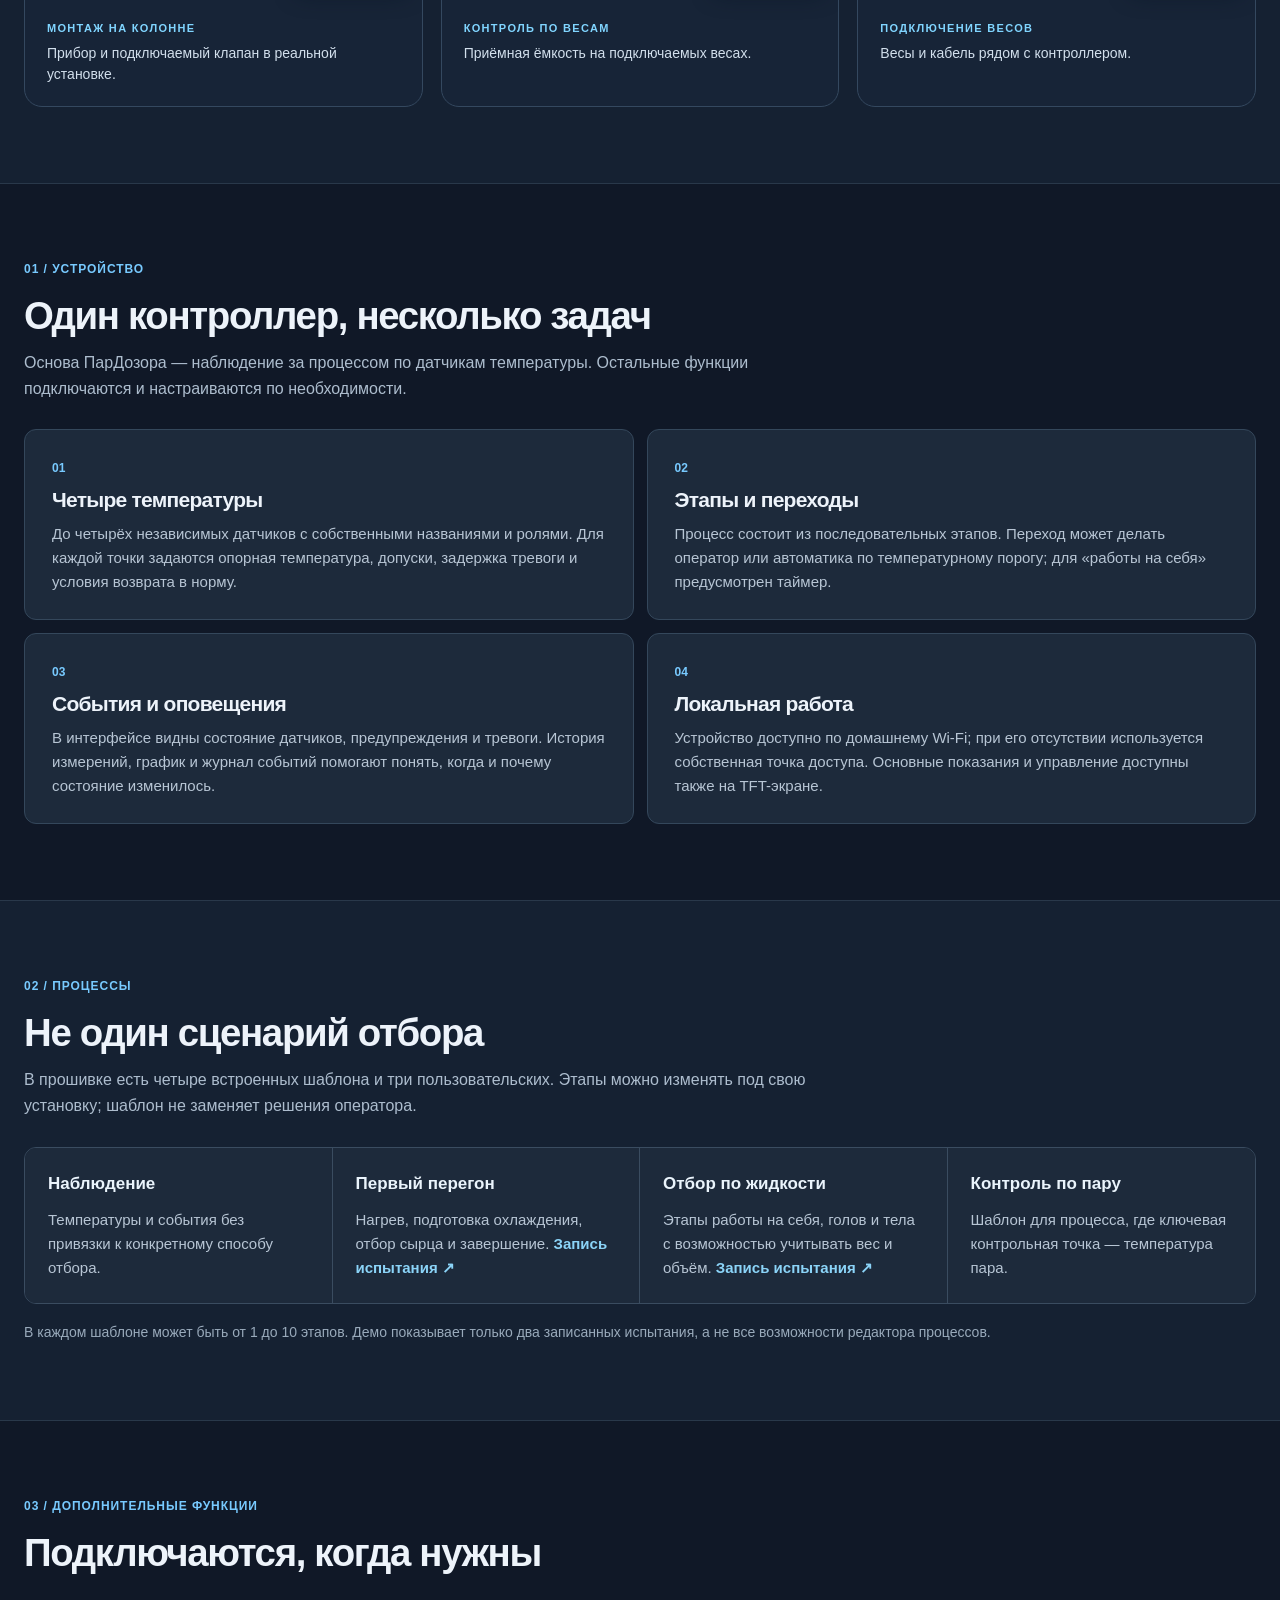
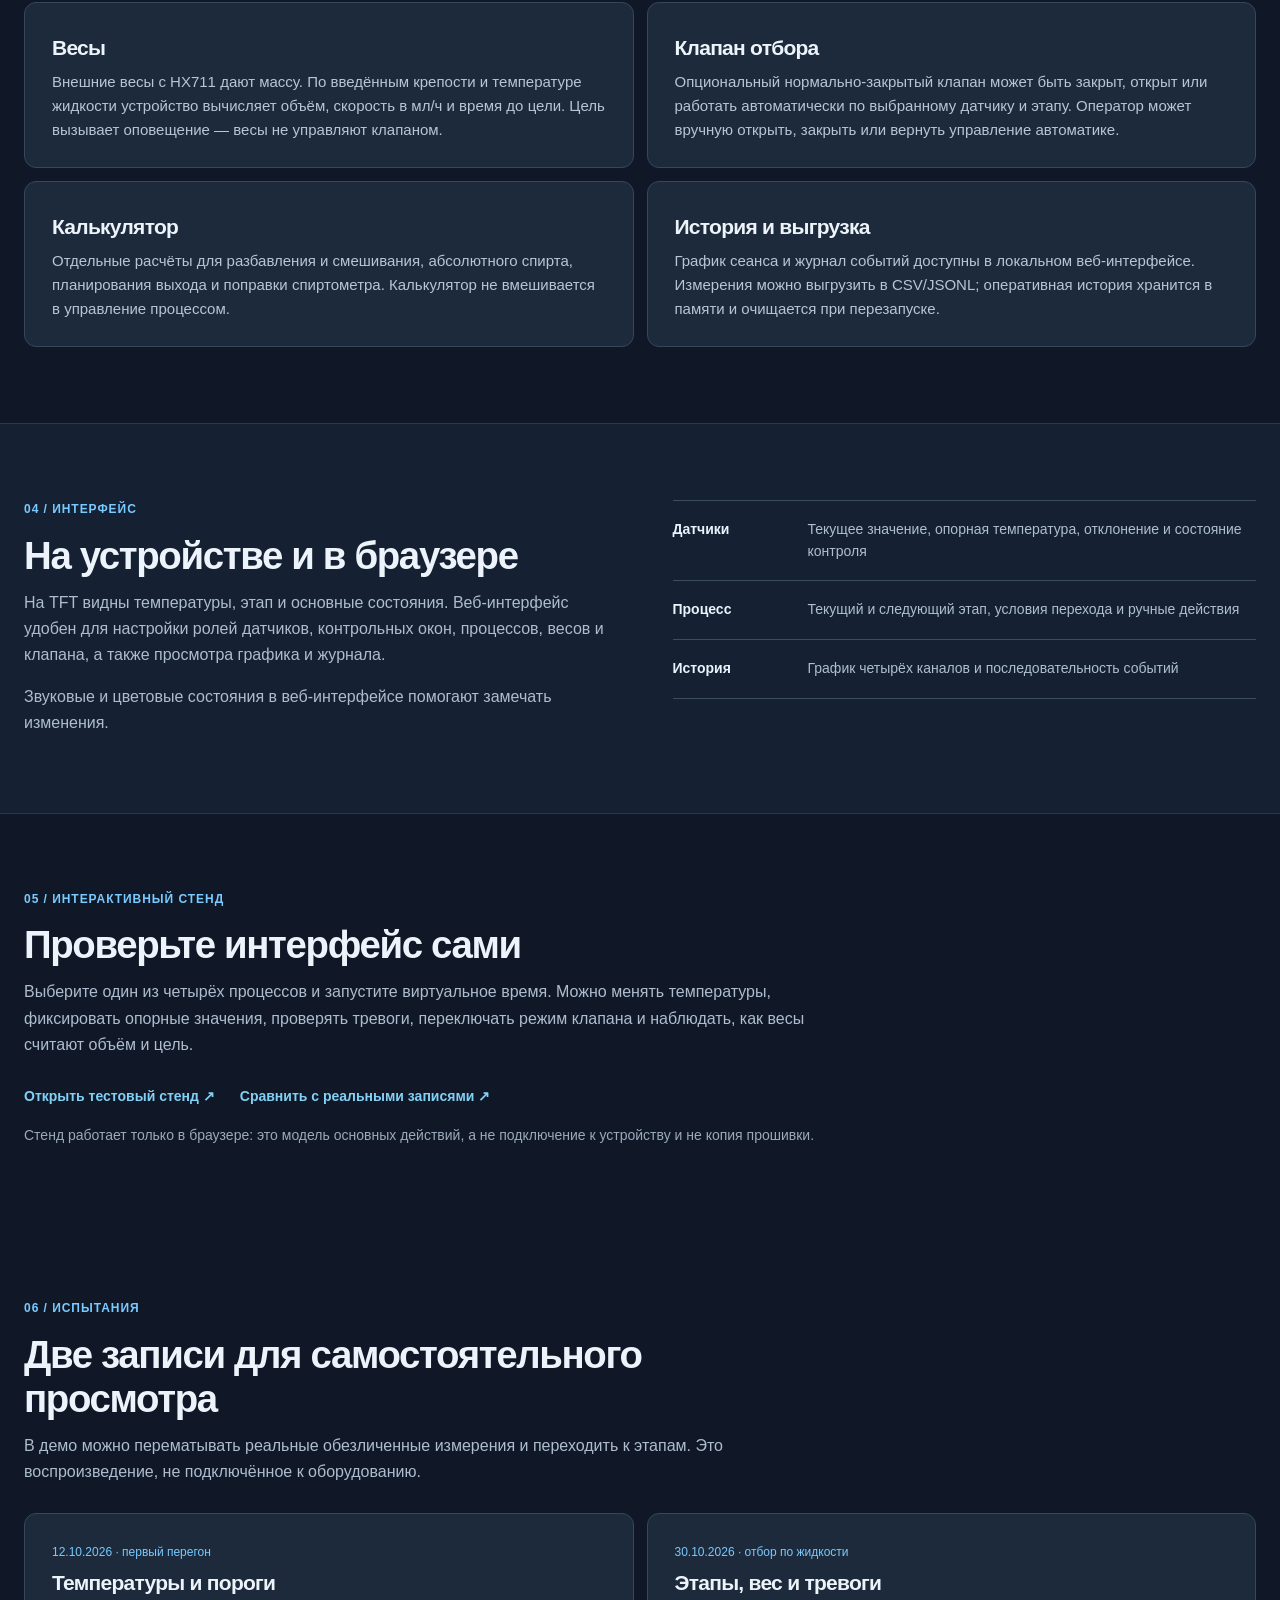
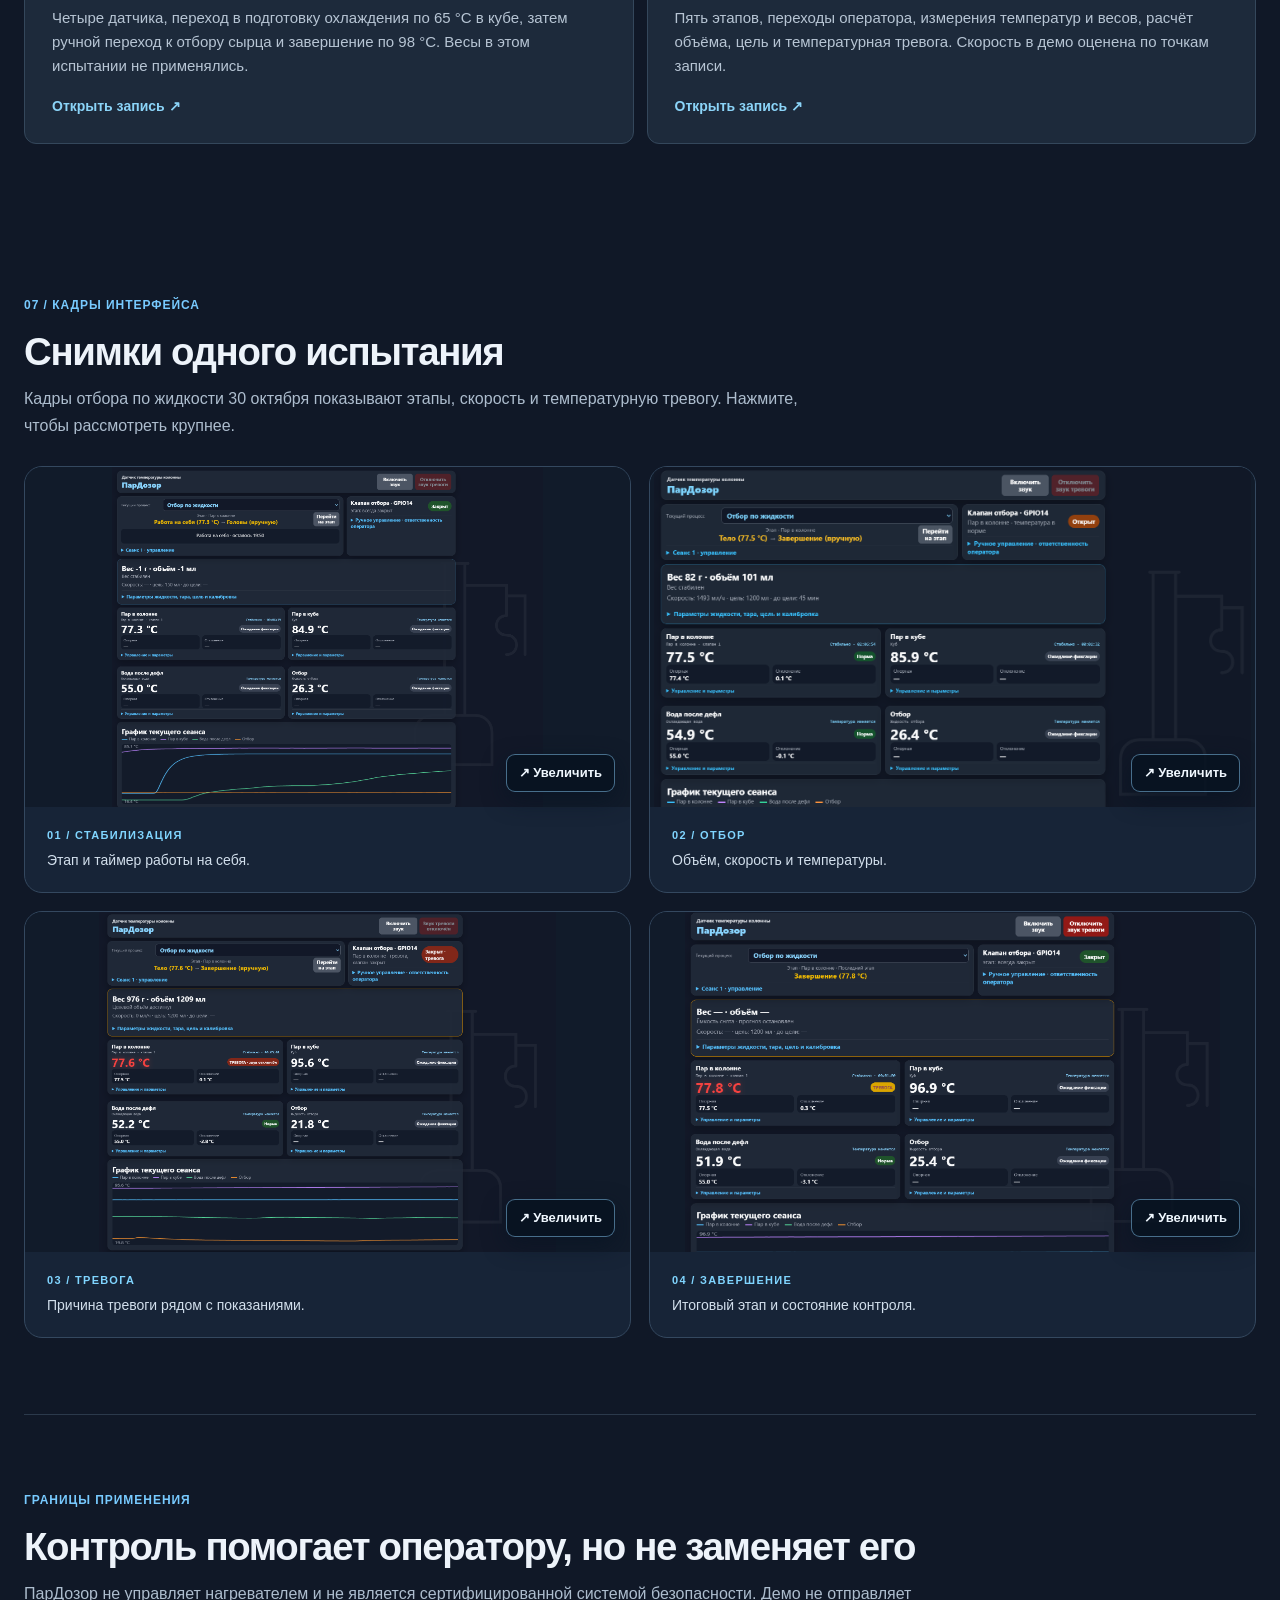
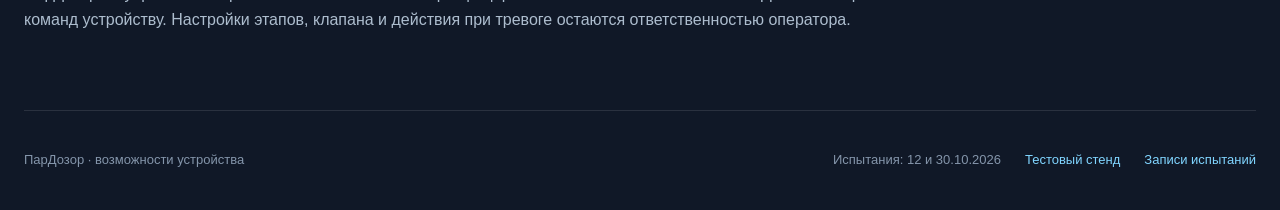
==== commit e276240c: "Restore interface hero and update device copy" ====
--- a/index.html
+++ b/index.html
@@ -11,9 +11,10 @@
 <body class="overview-page">
   <header class="site-header"><a class="brand" href="index.html" aria-label="ПарДозор — главная"><img class="brand-icon" src="favicon.svg" width="33" height="33" alt=""><span>ПарДозор</span></a><nav class="site-nav" aria-label="Основная навигация"><a href="#photos">Фото</a><a href="#device">Устройство</a><a href="#processes">Процессы</a><a href="#interface">Интерфейс</a><a href="#tests">Испытания</a><a href="demo.html">Записи</a><a class="nav-demo" href="stand.html">Тестовый стенд ↗</a></nav></header>
   <main>
-    <section class="overview-hero shell"><div><p class="overview-label">Локальный контроллер процесса</p><h1>ПарДозор</h1><p class="overview-lead">Измеряет температуры, ведёт этапы перегонки и сообщает о важных изменениях. При подключении весов показывает расчётный объём и скорость отбора; клапан работает по настройкам этапа или команде оператора.</p><p class="overview-quiet">Устройство находится в разработке. Ниже — реализованные функции, интерактивный стенд и записи испытаний, а не инструкция по сборке.</p><div class="overview-links"><a href="stand.html">Попробовать на стенде ↗</a><a href="demo.html">Записи испытаний ↗</a></div></div><figure class="overview-hero-shot"><button class="capture-open" data-gallery="photos" data-full-src="assets/photos/controller-mounted.jpg" type="button" aria-label="Увеличить фото ПарДозора на колонне"><img src="assets/photos/thumbs/controller-mounted.jpg" alt="Реальный контроллер ПарДозор, закреплённый на металлической колонне" width="1600" height="1200" fetchpriority="high"><span class="capture-hint" aria-hidden="true">↗ Увеличить</span></button><figcaption>Реальный прототип на колонне, 30.10.2026. Нажмите на фото, чтобы рассмотреть его.</figcaption></figure></section>
+    <section class="overview-hero shell"><div><p class="overview-label">Локальный контроллер процесса</p><h1>ПарДозор</h1><p class="overview-lead">Измеряет температуры, ведёт этапы перегонки и сообщает о важных изменениях. При подключении весов показывает расчётный объём и скорость отбора; клапан работает по настройкам этапа или команде оператора.</p><div class="overview-links"><a href="stand.html">Попробовать на стенде ↗</a><a href="demo.html">Записи испытаний ↗</a></div></div><figure class="overview-hero-shot"><img src="assets/interface-body.png" alt="Веб-интерфейс во время отбора по жидкости: этап, вес, четыре температуры и график" width="1446" height="825" fetchpriority="high"><figcaption>Пример интерфейса: «Отбор по жидкости», 30.10.2026. Другие процессы выглядят иначе.</figcaption></figure></section>
 
-    <section class="overview-section overview-muted" id="photos"><div class="shell"><div class="overview-heading"><span class="overview-label">Реальные фотографии</span><h2>Прибор и его работа на стенде</h2><p>Исходные снимки прототипа без генеративной ретуши. Нажмите на фотографию для просмотра в полном размере. Клапан и весы показаны как подключаемые компоненты.</p></div><div class="capture-grid photo-grid">
+    <section class="overview-section overview-muted" id="photos"><div class="shell"><div class="overview-heading"><span class="overview-label">Реальные фотографии</span><h2>Прибор и его работа на стенде</h2><p>Нажмите на снимок, чтобы рассмотреть устройство в полном размере. Клапан и весы показаны как подключаемые компоненты.</p></div><div class="capture-grid photo-grid">
+      <figure><button class="capture-open" data-gallery="photos" data-full-src="assets/photos/controller-mounted.jpg" type="button" aria-label="Увеличить фото ПарДозора на колонне"><img loading="lazy" decoding="async" src="assets/photos/thumbs/controller-mounted.jpg" alt="Контроллер ПарДозор, закреплённый на металлической колонне" width="1600" height="1200"><span class="capture-hint" aria-hidden="true">↗ Увеличить</span></button><figcaption><span>Устройство на колонне</span>Корпус, экран и крепление вблизи.</figcaption></figure>
       <figure><button class="capture-open" data-gallery="photos" data-full-src="assets/photos/controller-with-probes.jpg" type="button" aria-label="Увеличить фото устройства с датчиками"><img loading="lazy" decoding="async" src="assets/photos/thumbs/controller-with-probes.jpg" alt="ПарДозор с подключёнными температурными датчиками и креплением" width="1600" height="1200"><span class="capture-hint" aria-hidden="true">↗ Увеличить</span></button><figcaption><span>Контроллер и датчики</span>Корпус, провода датчиков и крепление.</figcaption></figure>
       <figure><button class="capture-open" data-gallery="photos" data-full-src="assets/photos/display-closeup.jpg" type="button" aria-label="Увеличить фото экрана"><img loading="lazy" decoding="async" src="assets/photos/thumbs/display-closeup.jpg" alt="Крупный план экрана ПарДозора с этапом первого перегона и показаниями датчиков" width="1200" height="1600"><span class="capture-hint" aria-hidden="true">↗ Увеличить</span></button><figcaption><span>Экран 2 дюйма</span>Локальные показания и состояние процесса.</figcaption></figure>
       <figure><button class="capture-open" data-gallery="photos" data-full-src="assets/photos/installation-with-valve.jpg" type="button" aria-label="Увеличить фото установки на колонне"><img loading="lazy" decoding="async" src="assets/photos/thumbs/installation-with-valve.jpg" alt="ПарДозор на колонне рядом с клапаном отбора" width="1200" height="1600"><span class="capture-hint" aria-hidden="true">↗ Увеличить</span></button><figcaption><span>Монтаж на колонне</span>Прибор и подключаемый клапан в реальной установке.</figcaption></figure>
@@ -42,7 +43,7 @@
       <article class="overview-card"><h3>История и выгрузка</h3><p>График сеанса и журнал событий доступны в локальном веб-интерфейсе. Измерения можно выгрузить в CSV/JSONL; оперативная история хранится в памяти и очищается при перезапуске.</p></article>
     </div></section>
 
-    <section class="overview-section overview-muted" id="interface"><div class="shell overview-interface"><div><span class="overview-label">04 / Интерфейс</span><h2>На устройстве и в браузере</h2><p>На TFT видны температуры, этап и основные состояния. Веб-интерфейс удобен для настройки ролей датчиков, контрольных окон, процессов, весов и клапана, а также просмотра графика и журнала.</p><p>Звуковые и цветовые состояния в веб-интерфейсе помогают замечать изменения. Наличие физического звукового оповещения зависит от сборки устройства.</p></div><div class="overview-interface-list"><div><strong>Датчики</strong><span>Текущее значение, опорная температура, отклонение и состояние контроля</span></div><div><strong>Процесс</strong><span>Текущий и следующий этап, условия перехода и ручные действия</span></div><div><strong>История</strong><span>График четырёх каналов и последовательность событий</span></div></div></div></section>
+    <section class="overview-section overview-muted" id="interface"><div class="shell overview-interface"><div><span class="overview-label">04 / Интерфейс</span><h2>На устройстве и в браузере</h2><p>На TFT видны температуры, этап и основные состояния. Веб-интерфейс удобен для настройки ролей датчиков, контрольных окон, процессов, весов и клапана, а также просмотра графика и журнала.</p><p>Звуковые и цветовые состояния в веб-интерфейсе помогают замечать изменения.</p></div><div class="overview-interface-list"><div><strong>Датчики</strong><span>Текущее значение, опорная температура, отклонение и состояние контроля</span></div><div><strong>Процесс</strong><span>Текущий и следующий этап, условия перехода и ручные действия</span></div><div><strong>История</strong><span>График четырёх каналов и последовательность событий</span></div></div></div></section>
 
     <section class="overview-section shell" id="try"><div class="overview-heading"><span class="overview-label">05 / Интерактивный стенд</span><h2>Проверьте интерфейс сами</h2><p>Выберите один из четырёх процессов и запустите виртуальное время. Можно менять температуры, фиксировать опорные значения, проверять тревоги, переключать режим клапана и наблюдать, как весы считают объём и цель.</p></div><div class="overview-links"><a href="stand.html">Открыть тестовый стенд ↗</a><a href="demo.html">Сравнить с реальными записями ↗</a></div><p class="overview-note">Стенд работает только в браузере: это модель основных действий, а не подключение к устройству и не копия прошивки.</p></section>
 
@@ -51,7 +52,7 @@
       <article class="overview-card overview-test"><span>30.10.2026 · отбор по жидкости</span><h3>Этапы, вес и тревоги</h3><p>Пять этапов, переходы оператора, измерения температур и весов, расчёт объёма, цель и температурная тревога. Скорость в демо оценена по точкам записи.</p><a href="demo.html?scenario=liquid">Открыть запись ↗</a></article>
     </div></section>
 
-    <section class="overview-section shell" id="evidence"><div class="overview-heading"><span class="overview-label">07 / Кадры интерфейса</span><h2>Снимки одного испытания</h2><p>Кадры ниже относятся к отбору по жидкости 30 октября. Это примеры отображения, не схема всех процессов. Нажмите, чтобы рассмотреть крупнее.</p></div><div class="capture-grid">
+    <section class="overview-section shell" id="evidence"><div class="overview-heading"><span class="overview-label">07 / Кадры интерфейса</span><h2>Снимки одного испытания</h2><p>Кадры отбора по жидкости 30 октября показывают этапы, скорость и температурную тревогу. Нажмите, чтобы рассмотреть крупнее.</p></div><div class="capture-grid">
       <figure><button class="capture-open" type="button" aria-label="Увеличить кадр: стабилизация"><img loading="lazy" src="assets/interface-self-reflux.png" alt="Этап работы на себя и таймер" width="1712" height="1349"><span class="capture-hint" aria-hidden="true">↗ Увеличить</span></button><figcaption><span>01 / Стабилизация</span>Этап и таймер работы на себя.</figcaption></figure>
       <figure><button class="capture-open" type="button" aria-label="Увеличить кадр: отбор"><img loading="lazy" src="assets/interface-body.png" alt="Отбор тела со скоростью и оценкой времени до цели" width="1446" height="825"><span class="capture-hint" aria-hidden="true">↗ Увеличить</span></button><figcaption><span>02 / Отбор</span>Объём, скорость и температуры.</figcaption></figure>
       <figure><button class="capture-open" type="button" aria-label="Увеличить кадр: тревога"><img loading="lazy" src="assets/interface-alarm.png" alt="Тревога по температуре и достигнутая цель по объёму" width="1731" height="1289"><span class="capture-hint" aria-hidden="true">↗ Увеличить</span></button><figcaption><span>03 / Тревога</span>Причина тревоги рядом с показаниями.</figcaption></figure>
@@ -60,6 +61,6 @@
     <dialog id="capture-dialog" class="capture-dialog" aria-label="Просмотр кадров стендового теста"><div class="capture-dialog-layout"><div class="capture-dialog-toolbar"><span id="capture-counter" aria-live="polite">Кадр 1 из 4</span><div class="capture-dialog-actions"><button id="capture-zoom" type="button" aria-label="Показать изображение в исходном размере">Масштаб 1:1</button><a id="capture-original" href="#" target="_blank" rel="noopener noreferrer">Открыть оригинал ↗</a><button id="capture-close" type="button" aria-label="Закрыть просмотр">✕</button></div></div><div class="capture-dialog-main"><button id="capture-prev" class="capture-arrow" type="button" aria-label="Предыдущий кадр">‹</button><div id="capture-viewport" class="capture-viewport"><img id="capture-large" alt=""></div><button id="capture-next" class="capture-arrow" type="button" aria-label="Следующий кадр">›</button></div><div id="capture-caption" class="capture-dialog-caption"></div></div></dialog>
     <section class="overview-section overview-limits shell" id="limits"><span class="overview-label">Границы применения</span><h2>Контроль помогает оператору, но не заменяет его</h2><p>ПарДозор не управляет нагревателем и не является сертифицированной системой безопасности. Демо не отправляет команд устройству. Настройки этапов, клапана и действия при тревоге остаются ответственностью оператора.</p></section>
   </main>
-  <footer class="site-footer shell"><span>ПарДозор · описание прототипа</span><span>Испытания: 12 и 30.10.2026</span><a href="stand.html">Тестовый стенд</a><a href="demo.html">Записи испытаний</a></footer>
+  <footer class="site-footer shell"><span>ПарДозор · возможности устройства</span><span>Испытания: 12 и 30.10.2026</span><a href="stand.html">Тестовый стенд</a><a href="demo.html">Записи испытаний</a></footer>
 </body>
 </html>
--- a/overview.css
+++ b/overview.css
@@ -8,12 +8,11 @@
 .overview-hero{display:grid;grid-template-columns:minmax(0,.84fr) minmax(0,1.16fr);gap:48px;align-items:center;padding-block:70px;border-bottom:1px solid #2b394b}
 .overview-hero h1{font-size:clamp(42px,5vw,64px);margin:0 0 18px}
 .overview-lead{font-size:19px;line-height:1.62;color:#d6e1ee;max-width:620px}
-.overview-quiet,.overview-note{font-size:14px;color:#99aabb}
+.overview-note{font-size:14px;color:#99aabb}
 .overview-links{display:flex;flex-wrap:wrap;gap:12px 25px;margin-top:27px;font-weight:700;font-size:14px;color:#82d0f5}
 .overview-links a:hover,.overview-processes a:hover,.overview-test a:hover{text-decoration:underline}
 .overview-hero-shot{min-width:0;margin:0;border:1px solid #3b5169;border-radius:12px;background:#192537;overflow:hidden}
 .overview-hero-shot img{display:block;width:100%;height:auto;max-height:470px;object-fit:contain;object-position:top}
-.overview-hero-shot .capture-open{width:100%;background:#172336}
 .overview-hero-shot figcaption{padding:12px 16px;color:#a9b9c9;font-size:12px;border-top:1px solid #2b3b4e}
 .overview-section{padding-block:76px}
 .overview-muted{background:#152132;border-block:1px solid #29384a}
